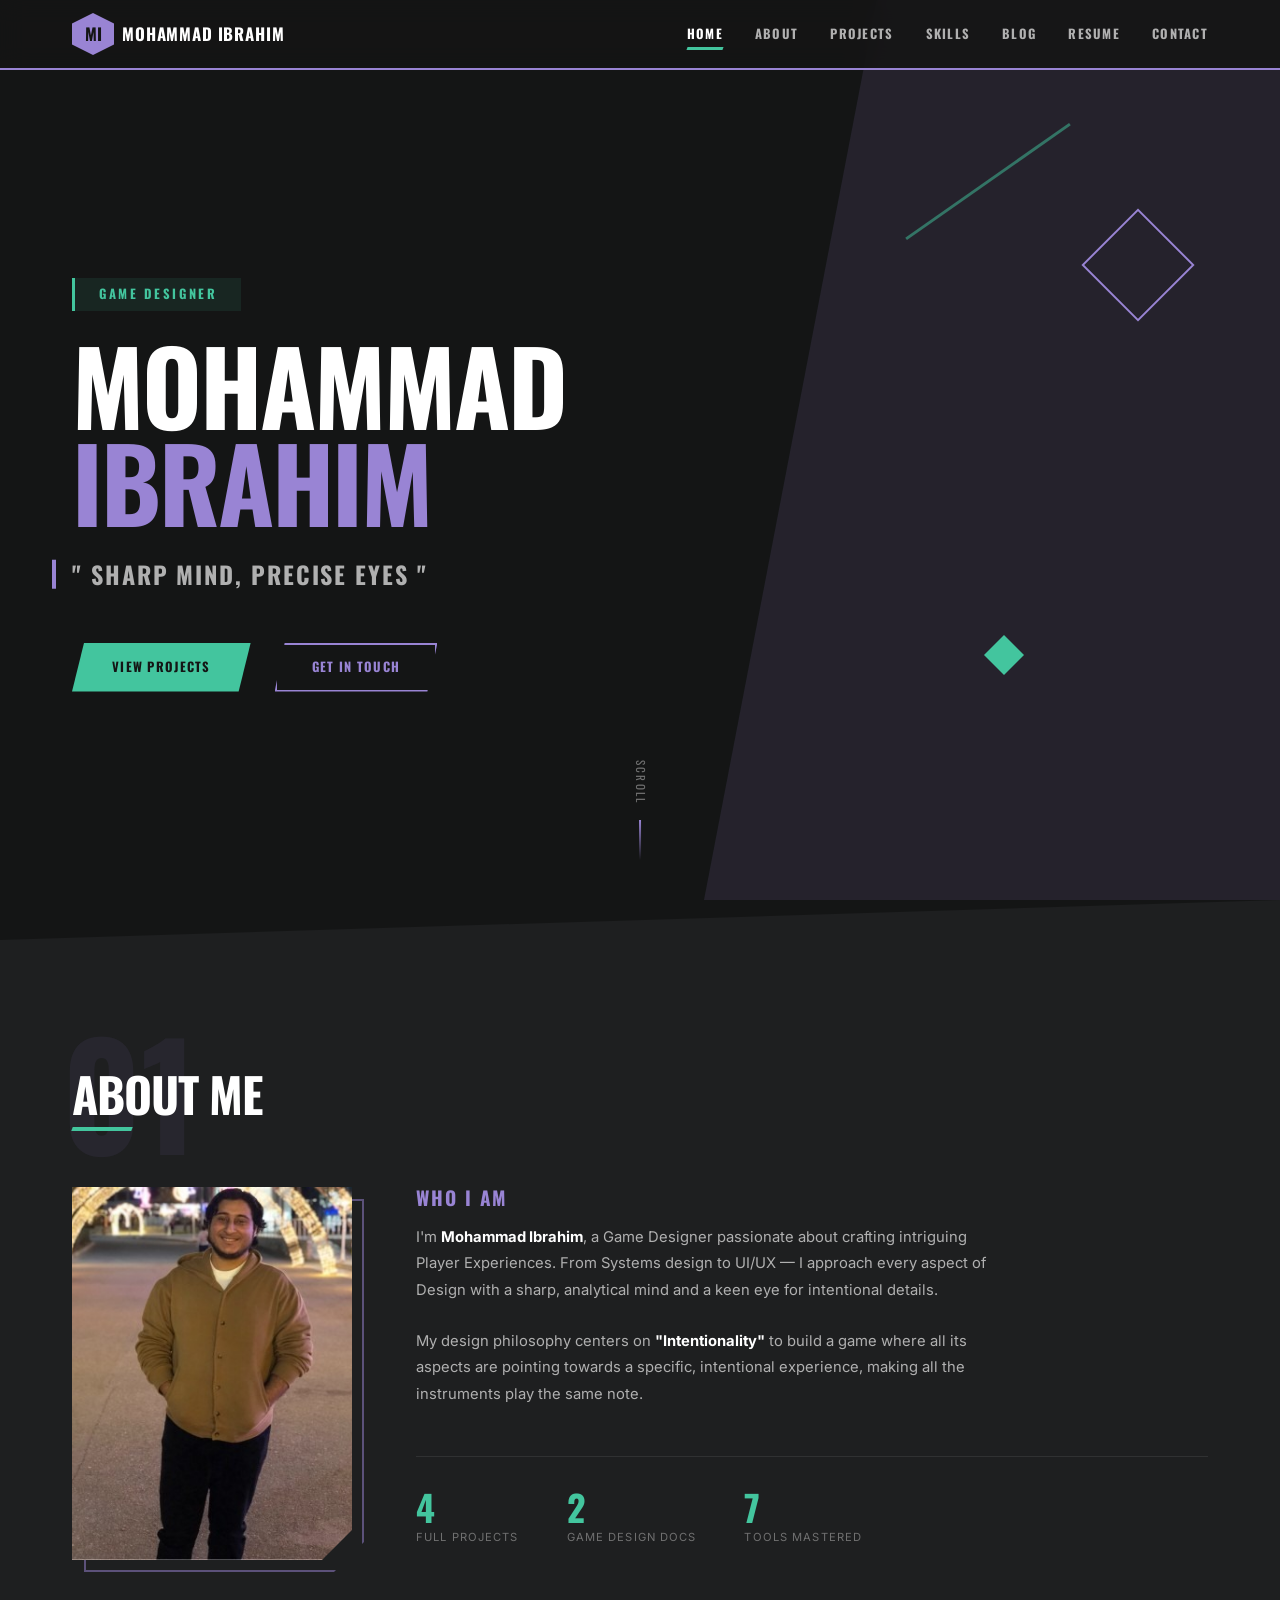
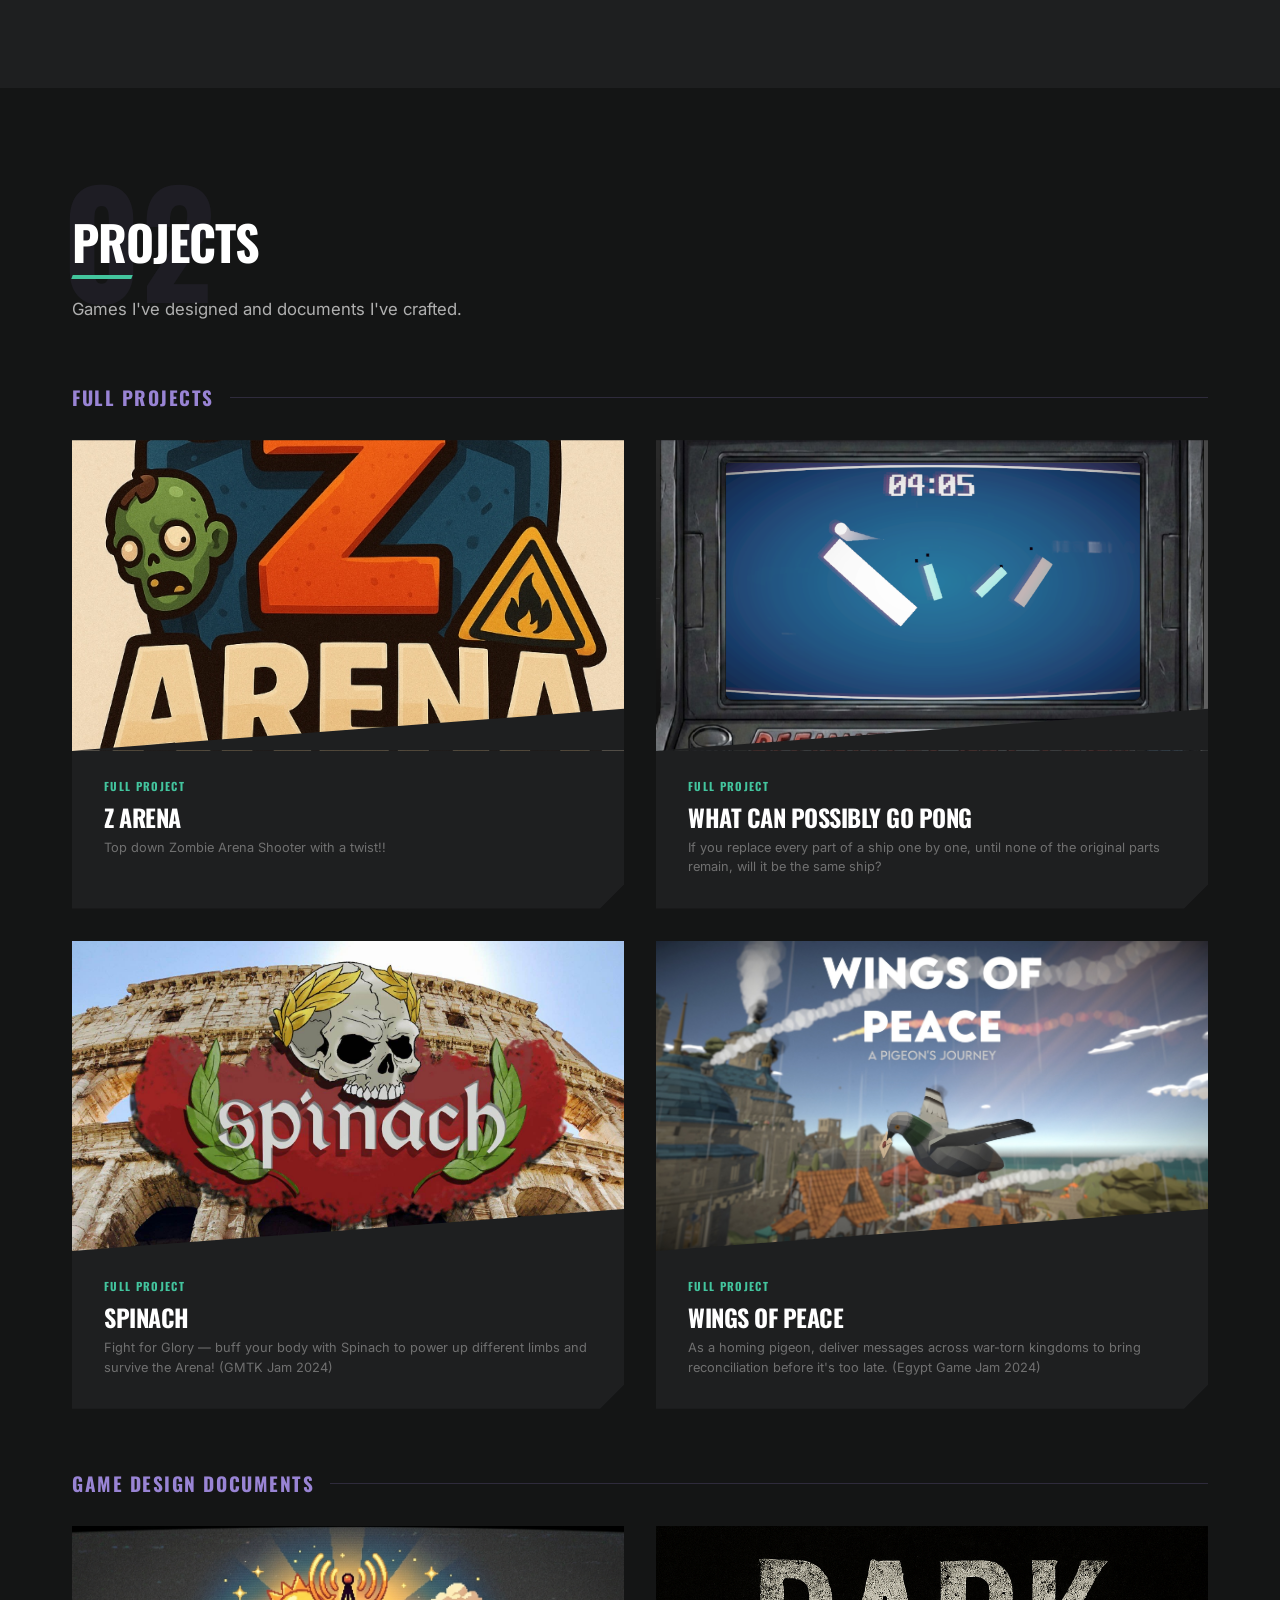
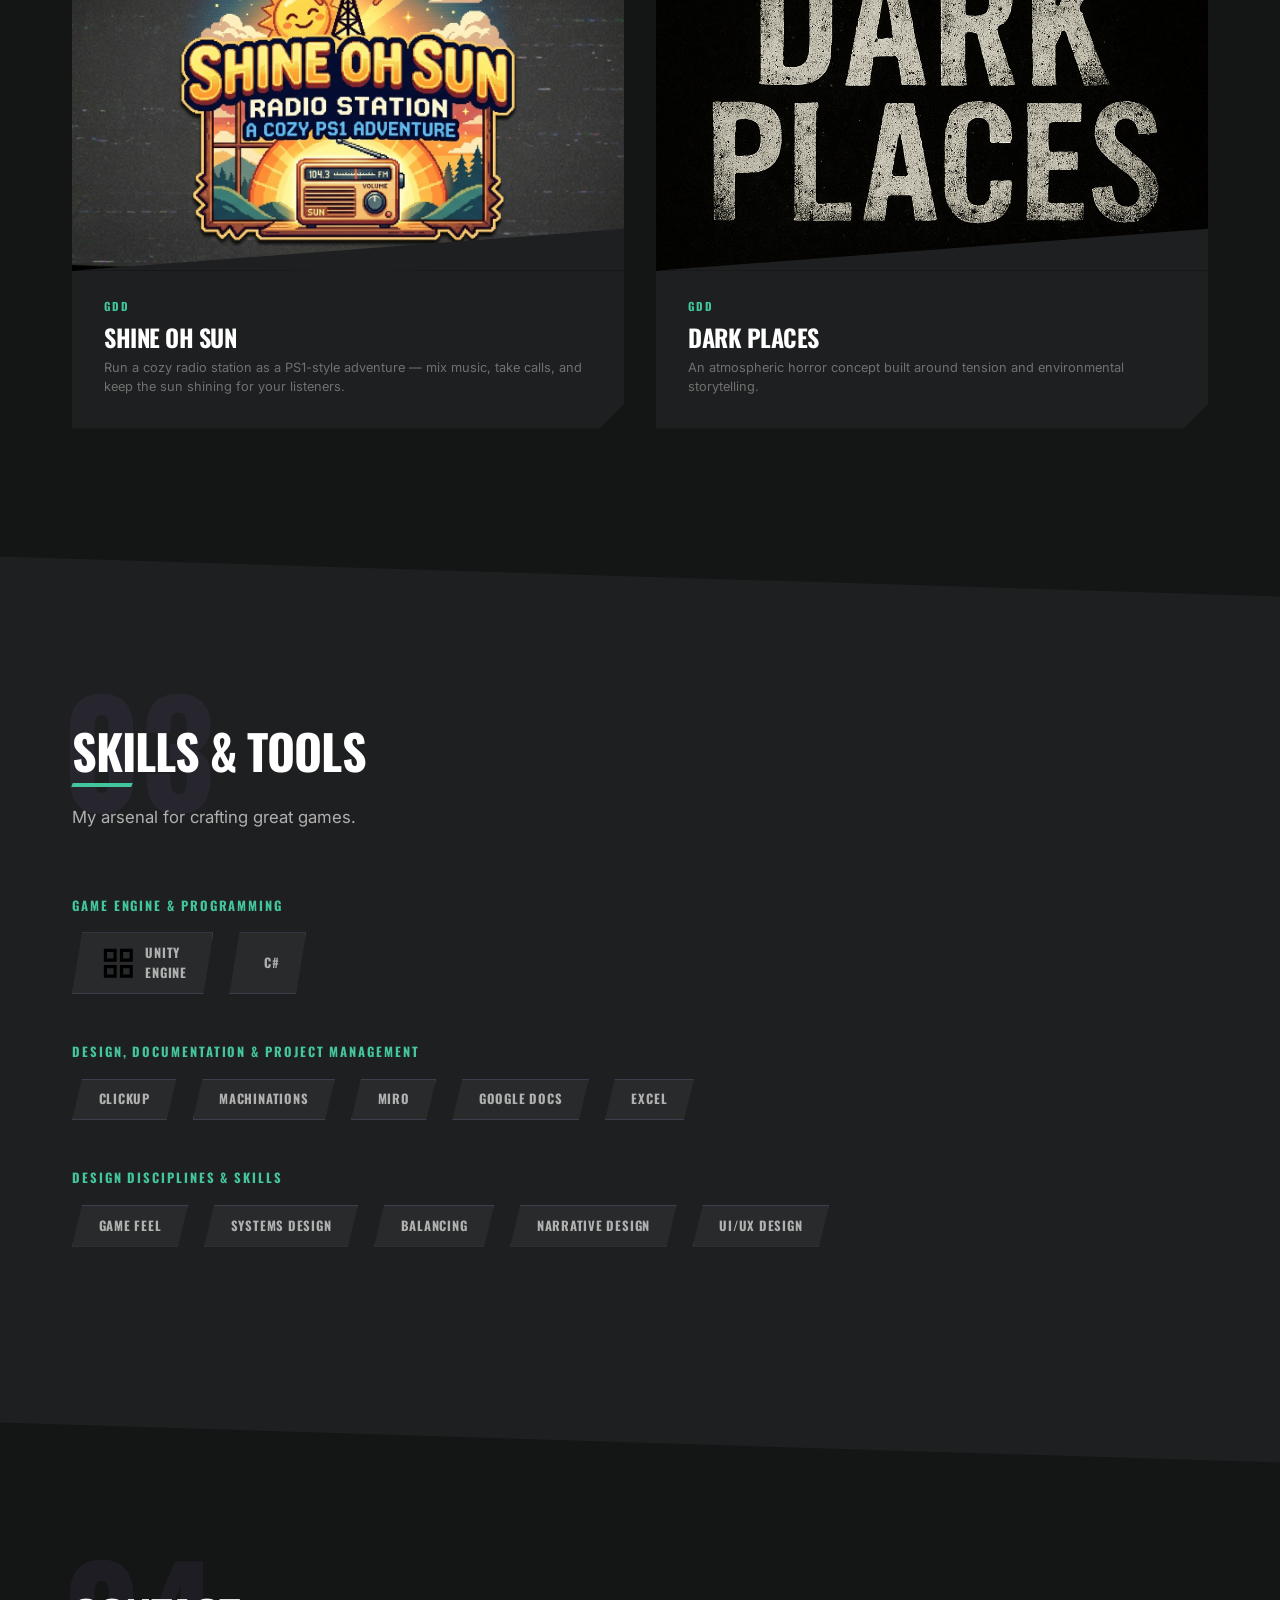
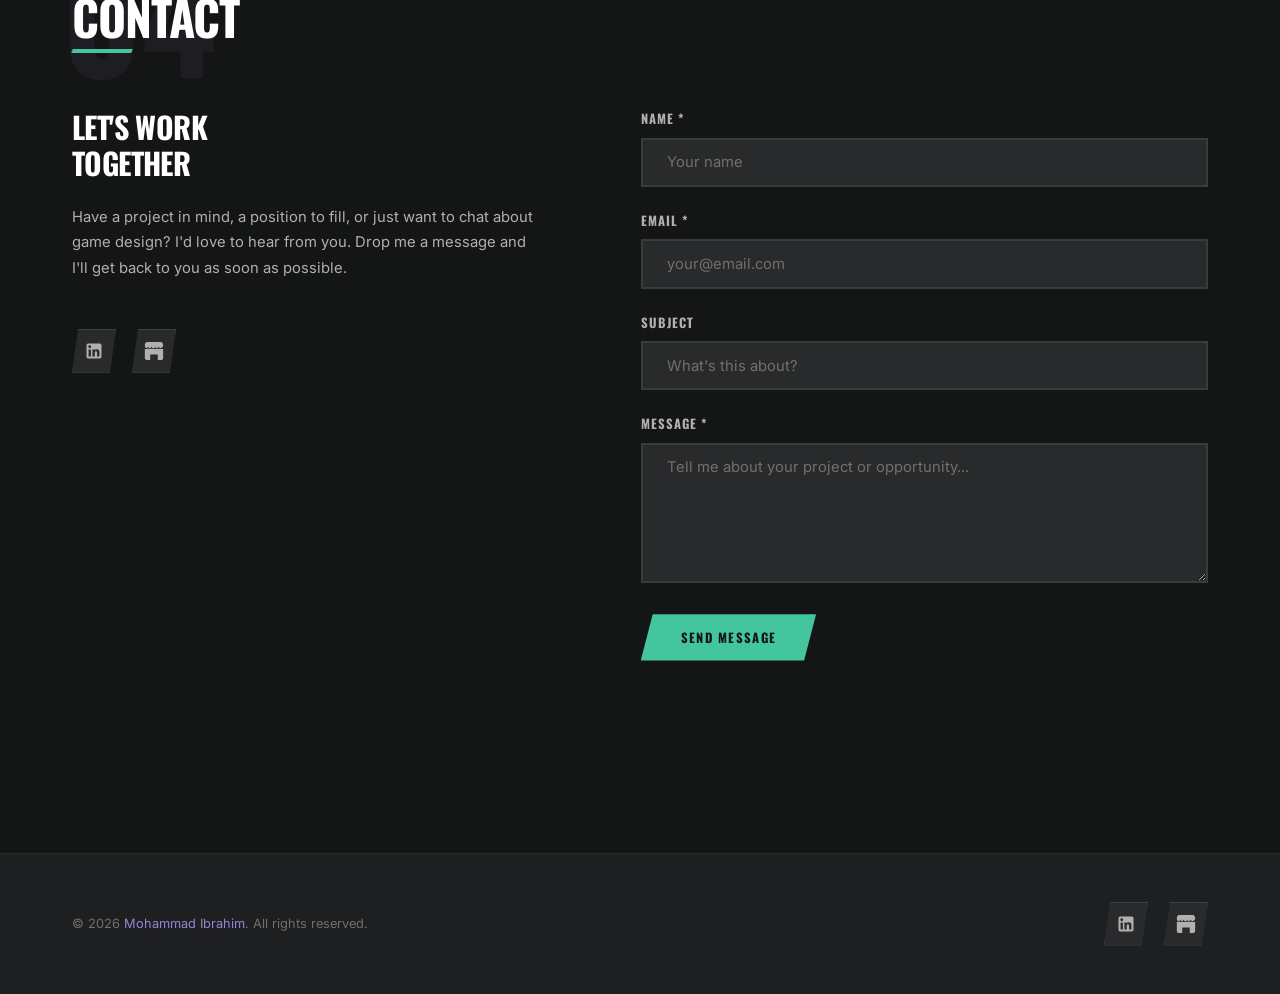
==== index.html @ 071a48aa "Add files via upload" ====
<!DOCTYPE html>
<html lang="en">
<head>
  <meta charset="UTF-8">
  <meta name="viewport" content="width=device-width, initial-scale=1.0">
  <title>Mohammad Ibrahim | Game Designer — Sharp Mind, Precise Eyes</title>
  <meta name="description" content="Portfolio of Mohammad Ibrahim, an all-around Game Designer. Explore projects, game design documents, and insights into game development.">
  <meta name="author" content="Mohammad Ibrahim">

  <!-- Open Graph -->
  <meta property="og:title" content="Mohammad Ibrahim | Game Designer">
  <meta property="og:description" content="Sharp Mind, Precise Eyes — Portfolio of an all-around Game Designer.">
  <meta property="og:type" content="website">

  <!-- Fonts -->
  <link rel="preconnect" href="https://fonts.googleapis.com">
  <link rel="preconnect" href="https://fonts.gstatic.com" crossorigin>
  <link href="https://fonts.googleapis.com/css2?family=Inter:wght@400;500;600&family=Oswald:wght@700;900&display=swap" rel="stylesheet">

  <!-- Styles -->
  <link rel="stylesheet" href="assets/css/variables.css">
  <link rel="stylesheet" href="assets/css/base.css">
  <link rel="stylesheet" href="assets/css/layout.css">
  <link rel="stylesheet" href="assets/css/components.css">
  <link rel="stylesheet" href="assets/css/animations.css">
  <link rel="stylesheet" href="assets/css/pages.css">
</head>
<body>

  <!-- ====== SKIP LINK (Accessibility) ====== -->
  <a href="#main-content" class="sr-only" style="position:absolute;top:-100px;left:0;background:var(--accent-purple);color:#fff;padding:0.5rem 1rem;z-index:9999;font-family:var(--font-display);">Skip to content</a>

  <!-- ====== NAVIGATION ====== -->
  <nav class="nav" id="navbar" role="navigation" aria-label="Main navigation">
    <div class="nav__inner">
      <a href="#hero" class="nav__logo" aria-label="Mohammad Ibrahim — Home">
        <div class="nav__monogram">MI</div>
        <span class="nav__logo-text">Mohammad Ibrahim</span>
      </a>

      <div class="nav__links" role="menubar">
        <a href="#hero" class="nav__link active" role="menuitem">Home</a>
        <a href="#about" class="nav__link" role="menuitem">About</a>
        <a href="#projects" class="nav__link" role="menuitem">Projects</a>
        <a href="#skills" class="nav__link" role="menuitem">Skills</a>
        <a href="blog/index.html" class="nav__link" role="menuitem">Blog</a>
        <a href="resume.html" class="nav__link" role="menuitem">Resume</a>
        <a href="#contact" class="nav__link" role="menuitem">Contact</a>
      </div>

      <button class="nav__hamburger" aria-label="Toggle menu" aria-expanded="false">
        <span class="nav__hamburger-line"></span>
        <span class="nav__hamburger-line"></span>
        <span class="nav__hamburger-line"></span>
      </button>
    </div>

    <!-- Mobile Menu -->
    <div class="nav__mobile-menu" role="menu">
      <a href="#hero" class="nav__link" role="menuitem">Home</a>
      <a href="#about" class="nav__link" role="menuitem">About</a>
      <a href="#projects" class="nav__link" role="menuitem">Projects</a>
      <a href="#skills" class="nav__link" role="menuitem">Skills</a>
      <a href="blog/index.html" class="nav__link" role="menuitem">Blog</a>
      <a href="resume.html" class="nav__link" role="menuitem">Resume</a>
      <a href="#contact" class="nav__link" role="menuitem">Contact</a>
    </div>
    <div class="nav__mobile-overlay"></div>
  </nav>


  <main id="main-content">

    <!-- ====== HERO SECTION ====== -->
    <section class="hero" id="hero">
      <!-- Decorative shapes -->
      <div class="hero__decor hero__decor--1"></div>
      <div class="hero__decor hero__decor--2"></div>

      <div class="hero__content">
        <div class="hero__label">Game Designer</div>

        <h1 class="hero__name">
          <span class="hero__name-line">Mohammad</span>
          <span class="hero__name-line">Ibrahim</span>
        </h1>

        <p class="hero__tagline">" Sharp Mind, Precise Eyes "</p>

        <div class="hero__cta">
          <a href="#projects" class="btn btn-primary">View Projects</a>
          <a href="#contact" class="btn btn-secondary">Get In Touch</a>
        </div>
      </div>

      <div class="hero__scroll">
        <span class="hero__scroll-text">Scroll</span>
        <div class="hero__scroll-line"></div>
      </div>
    </section>


    <!-- ====== ABOUT SECTION ====== -->
    <section class="about section" id="about">
      <div class="container">
        <div class="section-header animate-on-scroll">
          <span class="section-header__number">01</span>
          <h2 class="section-header__title">About Me</h2>
        </div>

        <div class="about__grid">
          <div class="about__image-frame animate-on-scroll from-left delay-2">
            <div class="about__image">
              <img src="assets/images/about/profile.jpg" alt="Mohammad Ibrahim" style="width: 100%; height: 100%; object-fit: cover; object-position: center;">
            </div>
          </div>

          <div class="about__text animate-on-scroll from-right delay-3">
            <h3>Who I Am</h3>
            <p>
              I'm <strong>Mohammad Ibrahim</strong>, a Game Designer passionate about crafting intriguing Player Experiences. From Systems design to UI/UX — I approach every aspect of Design with a sharp, analytical mind and a keen eye for intentional details.
            </p>
            <p>
              My design philosophy centers on <strong>"Intentionality"</strong> to build a game where all its aspects are pointing towards a specific, intentional experience, making all the instruments play the same note.
            </p>

            <div class="about__stats">
              <div class="about__stat">
                <div class="about__stat-number">4</div>
                <div class="about__stat-label">Full Projects</div>
              </div>
              <div class="about__stat">
                <div class="about__stat-number">2</div>
                <div class="about__stat-label">Game Design Docs</div>
              </div>
              <div class="about__stat">
                <div class="about__stat-number">7</div>
                <div class="about__stat-label">Tools Mastered</div>
              </div>
            </div>
          </div>
        </div>
      </div>
    </section>


    <!-- ====== PROJECTS SECTION ====== -->
    <section class="projects section" id="projects">
      <div class="container">
        <div class="section-header animate-on-scroll">
          <span class="section-header__number">02</span>
          <h2 class="section-header__title">Projects</h2>
          <p class="section-header__subtitle">Games I've designed and documents I've crafted.</p>
        </div>

        <!-- Full Projects -->
        <h3 class="projects__subtitle animate-on-scroll delay-1">Full Projects</h3>
        <div class="grid grid-2">
          <a href="projects/z-arena.html" class="project-card animate-on-scroll scale-in delay-2" id="project-z-arena">
            <div class="project-card__image">
              <img src="assets/images/projects/z-arena-cover.jpg" alt="Z Arena" style="width: 100%; height: 100%; object-fit: cover; object-position: center;">
            </div>
            <div class="project-card__content">
              <span class="project-card__tag">Full Project</span>
              <h4 class="project-card__title">Z Arena</h4>
              <p class="project-card__desc">Top down Zombie Arena Shooter with a twist!!</p>
            </div>
          </a>

          <a href="projects/pong.html" class="project-card animate-on-scroll scale-in delay-3" id="project-pong">
            <div class="project-card__image">
              <img src="assets/images/projects/pong-screenshot.png" alt="What Can Possibly Go PONG" style="width: 100%; height: 100%; object-fit: cover;">
            </div>
            <div class="project-card__content">
              <span class="project-card__tag">Full Project</span>
              <h4 class="project-card__title">What Can Possibly Go PONG</h4>
              <p class="project-card__desc">If you replace every part of a ship one by one, until none of the original parts remain, will it be the same ship?</p>
            </div>
          </a>

          <a href="projects/spinach.html" class="project-card animate-on-scroll scale-in delay-4" id="project-spinach">
            <div class="project-card__image">
              <img src="assets/images/projects/spinach-cover.jpg" alt="Spinach" style="width: 100%; height: 100%; object-fit: cover; object-position: center;">
            </div>
            <div class="project-card__content">
              <span class="project-card__tag">Full Project</span>
              <h4 class="project-card__title">Spinach</h4>
              <p class="project-card__desc">Fight for Glory — buff your body with Spinach to power up different limbs and survive the Arena! (GMTK Jam 2024)</p>
            </div>
          </a>

          <a href="projects/wings-of-peace.html" class="project-card animate-on-scroll scale-in delay-5" id="project-wings">
            <div class="project-card__image">
              <img src="assets/images/projects/wings-of-peace-cover.jpg" alt="Wings of Peace" style="width: 100%; height: 100%; object-fit: cover; object-position: center;">
            </div>
            <div class="project-card__content">
              <span class="project-card__tag">Full Project</span>
              <h4 class="project-card__title">Wings of Peace</h4>
              <p class="project-card__desc">As a homing pigeon, deliver messages across war-torn kingdoms to bring reconciliation before it's too late. (Egypt Game Jam 2024)</p>
            </div>
          </a>
        </div>

        <!-- Game Design Documents -->
        <h3 class="projects__subtitle animate-on-scroll delay-1">Game Design Documents</h3>
        <div class="grid grid-2">
          <a href="projects/shine-oh-sun.html" class="project-card project-card--gdd animate-on-scroll scale-in delay-2" id="gdd-shine-oh-sun">
            <div class="project-card__image">
              <img src="assets/images/projects/shine-oh-sun-cover.jpg" alt="Shine Oh Sun" style="width: 100%; height: 100%; object-fit: cover; object-position: center;">
            </div>
            <div class="project-card__content">
              <span class="project-card__tag">GDD</span>
              <h4 class="project-card__title">Shine Oh Sun</h4>
              <p class="project-card__desc">Run a cozy radio station as a PS1-style adventure — mix music, take calls, and keep the sun shining for your listeners.</p>
            </div>
          </a>

          <a href="projects/dark-places.html" class="project-card project-card--gdd animate-on-scroll scale-in delay-3" id="gdd-dark-places">
            <div class="project-card__image">
              <img src="assets/images/projects/dark-places-cover.jpg" alt="Dark Places" style="width: 100%; height: 100%; object-fit: cover; object-position: center;">
            </div>
            <div class="project-card__content">
              <span class="project-card__tag">GDD</span>
              <h4 class="project-card__title">Dark Places</h4>
              <p class="project-card__desc">An atmospheric horror concept built around tension and environmental storytelling.</p>
            </div>
          </a>
        </div>
      </div>
    </section>


    <!-- ====== SKILLS SECTION ====== -->
    <section class="skills section" id="skills">
      <div class="container">
        <div class="section-header animate-on-scroll">
          <span class="section-header__number">03</span>
          <h2 class="section-header__title">Skills & Tools</h2>
          <p class="section-header__subtitle">My arsenal for crafting great games.</p>
        </div>

        <div class="skills__category animate-on-scroll delay-1">
          <div class="skills__category-title">Game Engine & Programming</div>
          <div class="skills__badges">
            <div class="skill-badge">
              <svg class="skill-badge__icon" viewBox="0 0 24 24"><path d="M3 3h8v8H3V3m2 2v4h4V5H5m8-2h8v8h-8V3m2 2v4h4V5h-4M3 13h8v8H3v-8m2 2v4h4v-4H5m8-2h8v8h-8v-8m2 2v4h4v-4h-4"/></svg>
              Unity Engine
            </div>
            <div class="skill-badge">
              <svg class="skill-badge__icon" viewBox="0 0 24 24"><path d="M12 2L2 7v10l10 5 10-5V7L12 2m0 2.18l8 4v7.64l-8 4-8-4V8.18l8-4"/></svg>
              C#
            </div>
          </div>
        </div>

        <div class="skills__category animate-on-scroll delay-2">
          <div class="skills__category-title">Design, Documentation & Project Management</div>
          <div class="skills__badges">
            <div class="skill-badge">ClickUp</div>
            <div class="skill-badge">Machinations</div>
            <div class="skill-badge">Miro</div>
            <div class="skill-badge">Google Docs</div>
            <div class="skill-badge">Excel</div>
          </div>
        </div>

        <div class="skills__category animate-on-scroll delay-3">
          <div class="skills__category-title">Design Disciplines & Skills</div>
          <div class="skills__badges">
            <div class="skill-badge">Game Feel</div>
            <div class="skill-badge">Systems Design</div>
            <div class="skill-badge">Balancing</div>
            <div class="skill-badge">Narrative Design</div>
            <div class="skill-badge">UI/UX Design</div>
          </div>
        </div>
      </div>
    </section>


    <!-- ====== CONTACT SECTION ====== -->
    <section class="contact section" id="contact">
      <div class="container">
        <div class="section-header animate-on-scroll">
          <span class="section-header__number">04</span>
          <h2 class="section-header__title">Contact</h2>
        </div>

        <div class="contact__grid">
          <!-- Left: Info -->
          <div class="contact__info animate-on-scroll from-left delay-2">
            <h3>Let's Work<br>Together</h3>
            <p>
              Have a project in mind, a position to fill, or just want to chat about game design? I'd love to hear from you. Drop me a message and I'll get back to you as soon as possible.
            </p>

            <div class="contact__social">
              <a href="https://www.linkedin.com/in/mohmed-ibrahim-661569291/" target="_blank" rel="noopener noreferrer" class="btn btn-icon" aria-label="LinkedIn Profile">
                <svg viewBox="0 0 24 24"><path d="M19 3a2 2 0 0 1 2 2v14a2 2 0 0 1-2 2H5a2 2 0 0 1-2-2V5a2 2 0 0 1 2-2h14m-.5 15.5v-5.3a3.26 3.26 0 0 0-3.26-3.26c-.85 0-1.84.52-2.32 1.3v-1.11h-2.79v8.37h2.79v-4.93c0-.77.62-1.4 1.39-1.4a1.4 1.4 0 0 1 1.4 1.4v4.93h2.79M6.88 8.56a1.68 1.68 0 0 0 1.68-1.68c0-.93-.75-1.69-1.68-1.69a1.69 1.69 0 0 0-1.69 1.69c0 .93.76 1.68 1.69 1.68m1.39 9.94v-8.37H5.5v8.37h2.77z"/></svg>
              </a>
              <a href="https://itch.io/profile/falcon-eye" target="_blank" rel="noopener noreferrer" class="btn btn-icon" aria-label="Itch.io Profile">
                <svg viewBox="0 0 24 24"><path d="M3.13 1.34C2.13 1.92 1 3.62 1 4.78v1.03c0 1.47.85 2.74 2.01 2.74 1.16 0 2.12-.95 2.12-2.12 0 1.17.85 2.12 2.01 2.12s2.12-.95 2.12-2.12c0 1.17.72 2.12 1.87 2.12h.74c1.15 0 1.87-.95 1.87-2.12 0 1.17.97 2.12 2.12 2.12 1.16 0 2.01-.95 2.01-2.12 0 1.17.97 2.12 2.12 2.12C21.15 8.55 23 7.28 23 5.81V4.78c0-1.16-1.13-2.86-2.13-3.44H3.13zM1 9.17v11.34c0 .98.56 1.74 1.57 2.15h4.93v-6.54h9v6.54h4.93c1.01-.41 1.57-1.17 1.57-2.15V9.17c-.5.33-1.37.57-2 .57-.87 0-1.61-.33-2.24-.82-.63.49-1.25.82-2.12.82s-1.61-.33-2.24-.82c-.63.49-1.37.82-2.24.82h-.32c-.87 0-1.61-.33-2.24-.82-.63.49-1.25.82-2.12.82s-1.61-.33-2.24-.82c-.63.49-1.37.82-2.24.82-.63 0-1.5-.24-2-.57z"/></svg>
              </a>
            </div>
          </div>

          <!-- Right: Form -->
          <div class="animate-on-scroll from-right delay-3">
            <form id="contact-form" action="https://formspree.io/f/YOUR_FORM_ID" method="POST">
              <div class="form-group">
                <label for="contact-name" class="form-label">Name *</label>
                <input type="text" id="contact-name" name="name" class="form-input" placeholder="Your name" required>
              </div>

              <div class="form-group">
                <label for="contact-email" class="form-label">Email *</label>
                <input type="email" id="contact-email" name="email" class="form-input" placeholder="your@email.com" required>
              </div>

              <div class="form-group">
                <label for="contact-subject" class="form-label">Subject</label>
                <input type="text" id="contact-subject" name="subject" class="form-input" placeholder="What's this about?">
              </div>

              <div class="form-group">
                <label for="contact-message" class="form-label">Message *</label>
                <textarea id="contact-message" name="message" class="form-textarea" placeholder="Tell me about your project or opportunity..." required></textarea>
              </div>

              <!-- Honeypot anti-spam -->
              <input type="text" name="_gotcha" style="display:none">

              <button type="submit" class="btn btn-primary" id="contact-submit">Send Message</button>

              <div id="form-status" class="contact__form-status"></div>
            </form>
          </div>
        </div>
      </div>
    </section>

  </main>


  <!-- ====== FOOTER ====== -->
  <footer class="footer" role="contentinfo">
    <div class="container">
      <div class="footer__inner">
        <p class="footer__text">
          &copy; 2026 <span>Mohammad Ibrahim</span>. All rights reserved.
        </p>
        <div class="footer__links">
          <a href="https://www.linkedin.com/in/mohmed-ibrahim-661569291/" target="_blank" rel="noopener noreferrer" class="btn btn-icon" aria-label="LinkedIn">
            <svg viewBox="0 0 24 24"><path d="M19 3a2 2 0 0 1 2 2v14a2 2 0 0 1-2 2H5a2 2 0 0 1-2-2V5a2 2 0 0 1 2-2h14m-.5 15.5v-5.3a3.26 3.26 0 0 0-3.26-3.26c-.85 0-1.84.52-2.32 1.3v-1.11h-2.79v8.37h2.79v-4.93c0-.77.62-1.4 1.39-1.4a1.4 1.4 0 0 1 1.4 1.4v4.93h2.79M6.88 8.56a1.68 1.68 0 0 0 1.68-1.68c0-.93-.75-1.69-1.68-1.69a1.69 1.69 0 0 0-1.69 1.69c0 .93.76 1.68 1.69 1.68m1.39 9.94v-8.37H5.5v8.37h2.77z"/></svg>
          </a>
          <a href="https://itch.io/profile/falcon-eye" target="_blank" rel="noopener noreferrer" class="btn btn-icon" aria-label="Itch.io">
            <svg viewBox="0 0 24 24"><path d="M3.13 1.34C2.13 1.92 1 3.62 1 4.78v1.03c0 1.47.85 2.74 2.01 2.74 1.16 0 2.12-.95 2.12-2.12 0 1.17.85 2.12 2.01 2.12s2.12-.95 2.12-2.12c0 1.17.72 2.12 1.87 2.12h.74c1.15 0 1.87-.95 1.87-2.12 0 1.17.97 2.12 2.12 2.12 1.16 0 2.01-.95 2.01-2.12 0 1.17.97 2.12 2.12 2.12C21.15 8.55 23 7.28 23 5.81V4.78c0-1.16-1.13-2.86-2.13-3.44H3.13zM1 9.17v11.34c0 .98.56 1.74 1.57 2.15h4.93v-6.54h9v6.54h4.93c1.01-.41 1.57-1.17 1.57-2.15V9.17c-.5.33-1.37.57-2 .57-.87 0-1.61-.33-2.24-.82-.63.49-1.25.82-2.12.82s-1.61-.33-2.24-.82-.63.49-1.37.82-2.24.82h-.32c-.87 0-1.61-.33-2.24-.82-.63.49-1.25.82-2.12.82s-1.61-.33-2.24-.82c-.63.49-1.37.82-2.24.82-.63 0-1.5-.24-2-.57z"/></svg>
          </a>
        </div>
      </div>
    </div>
  </footer>

  <!-- Scripts -->
  <script src="assets/js/main.js"></script>
  <script src="assets/js/animations.js"></script>
  <script src="assets/js/contact.js"></script>

</body>
</html>
---- assets/css/variables.css ----
/* ============================================
   DESIGN TOKENS — Persona 5 Inspired
   ============================================ */

:root {
  /* ---- Colors ---- */
  --bg-primary:    #141515;
  --bg-secondary:  #1E1F20;
  --bg-tertiary:   #282A2B;
  --text-primary:  #FFFFFF;
  --text-secondary:#B0B0B0;
  --text-muted:    #707070;

  --accent-purple:       #9984D4;
  --accent-purple-light: #B3A3E0;
  --accent-purple-dark:  #7A68B8;
  --accent-teal:         #43C59E;
  --accent-teal-light:   #6AD4B5;
  --accent-teal-dark:    #359B7A;

  --accent-purple-glow:   rgba(153, 132, 212, 0.35);
  --accent-teal-glow:     rgba(67, 197, 158, 0.35);
  --accent-purple-subtle: rgba(153, 132, 212, 0.08);
  --accent-teal-subtle:   rgba(67, 197, 158, 0.08);

  /* ---- Typography ---- */
  --font-display: 'Oswald', sans-serif;
  --font-body:    'Inter', sans-serif;

  --text-xs:   clamp(0.7rem, 0.8vw, 0.75rem);
  --text-sm:   clamp(0.8rem, 0.9vw, 0.875rem);
  --text-base: clamp(0.925rem, 1vw, 1rem);
  --text-lg:   clamp(1.05rem, 1.2vw, 1.125rem);
  --text-xl:   clamp(1.15rem, 1.5vw, 1.25rem);
  --text-2xl:  clamp(1.4rem, 2vw, 1.5rem);
  --text-3xl:  clamp(1.7rem, 2.5vw, 1.875rem);
  --text-4xl:  clamp(2rem, 3vw, 2.25rem);
  --text-5xl:  clamp(2.5rem, 4vw, 3rem);
  --text-6xl:  clamp(3rem, 5vw, 3.75rem);
  --text-hero: clamp(3.5rem, 8vw, 7rem);

  /* ---- Spacing ---- */
  --space-xs:  0.25rem;
  --space-sm:  0.5rem;
  --space-md:  1rem;
  --space-lg:  1.5rem;
  --space-xl:  2rem;
  --space-2xl: 3rem;
  --space-3xl: 4rem;
  --space-4xl: 6rem;
  --space-5xl: 8rem;

  /* ---- Layout ---- */
  --max-width:  1200px;
  --nav-height: 70px;

  /* ---- Transitions (P5 = fast, snappy, punchy) ---- */
  --transition-fast:        150ms ease;
  --transition-base:        300ms ease;
  --transition-slow:        500ms ease;
  --transition-p5:          400ms cubic-bezier(0.25, 0.46, 0.45, 0.94);
  --transition-p5-snap:     300ms cubic-bezier(0.68, -0.55, 0.265, 1.55);
  --transition-p5-dramatic: 600ms cubic-bezier(0.77, 0, 0.175, 1);

  /* ---- Shadows ---- */
  --shadow-sm:     0 2px 4px rgba(0,0,0,0.3);
  --shadow-md:     0 4px 12px rgba(0,0,0,0.4);
  --shadow-lg:     0 8px 24px rgba(0,0,0,0.5);
  --shadow-purple: 0 4px 24px var(--accent-purple-glow);
  --shadow-teal:   0 4px 24px var(--accent-teal-glow);

  /* ---- Z-Index ---- */
  --z-base:    1;
  --z-overlay: 10;
  --z-nav:     100;
  --z-modal:   1000;
}
---- assets/css/base.css ----
/* ============================================
   BASE STYLES — Reset, Typography, Globals
   ============================================ */

/* --- Reset --- */
*, *::before, *::after {
  margin: 0;
  padding: 0;
  box-sizing: border-box;
}

html {
  scroll-behavior: smooth;
  scroll-padding-top: var(--nav-height);
}

body {
  font-family: var(--font-body);
  font-size: var(--text-base);
  line-height: 1.6;
  color: var(--text-primary);
  background-color: var(--bg-primary);
  overflow-x: hidden;
  -webkit-font-smoothing: antialiased;
  -moz-osx-font-smoothing: grayscale;
}

/* --- Typography --- */
h1, h2, h3, h4, h5, h6 {
  font-family: var(--font-display);
  font-weight: 900;
  text-transform: uppercase;
  line-height: 1.1;
  letter-spacing: -0.02em;
  color: var(--text-primary);
}

h1 { font-size: var(--text-hero); }
h2 { font-size: var(--text-5xl); }
h3 { font-size: var(--text-3xl); }
h4 { font-size: var(--text-2xl); }
h5 { font-size: var(--text-xl); }

p {
  color: var(--text-secondary);
  line-height: 1.7;
  max-width: 65ch;
}

strong { color: var(--text-primary); }

a {
  color: var(--accent-purple);
  text-decoration: none;
  transition: color var(--transition-fast);
}

a:hover {
  color: var(--accent-purple-light);
}

/* --- Selection --- */
::selection {
  background: var(--accent-purple);
  color: var(--text-primary);
}

/* --- Scrollbar --- */
::-webkit-scrollbar { width: 8px; }
::-webkit-scrollbar-track { background: var(--bg-primary); }
::-webkit-scrollbar-thumb {
  background: var(--accent-purple-dark);
  border-radius: 4px;
}
::-webkit-scrollbar-thumb:hover {
  background: var(--accent-purple);
}

/* --- Base Elements --- */
img {
  max-width: 100%;
  height: auto;
  display: block;
}

ul, ol { list-style: none; }

button {
  font-family: var(--font-body);
  cursor: pointer;
  border: none;
  outline: none;
  background: none;
}

input, textarea, select {
  font-family: var(--font-body);
  font-size: var(--text-base);
}
---- assets/css/layout.css ----
/* ============================================
   LAYOUT — Container, Grid, Section, Responsive
   ============================================ */

.container {
  width: 100%;
  max-width: var(--max-width);
  margin: 0 auto;
  padding: 0 var(--space-xl);
}

.section {
  padding: var(--space-5xl) 0;
  position: relative;
}

/* --- Grid --- */
.grid {
  display: grid;
  gap: var(--space-xl);
}

.grid-2 { grid-template-columns: repeat(2, 1fr); }
.grid-3 { grid-template-columns: repeat(3, 1fr); }
.grid-4 { grid-template-columns: repeat(4, 1fr); }

/* --- Flex Utilities --- */
.flex         { display: flex; }
.flex-center  { display: flex; align-items: center; justify-content: center; }
.flex-between { display: flex; align-items: center; justify-content: space-between; }
.flex-col     { flex-direction: column; }
.flex-wrap    { flex-wrap: wrap; }
.gap-sm       { gap: var(--space-sm); }
.gap-md       { gap: var(--space-md); }
.gap-lg       { gap: var(--space-lg); }
.gap-xl       { gap: var(--space-xl); }

/* --- Text Align --- */
.text-center { text-align: center; }

/* --- Responsive --- */
@media (max-width: 1024px) {
  .grid-4 { grid-template-columns: repeat(2, 1fr); }
  .grid-3 { grid-template-columns: repeat(2, 1fr); }
}

@media (max-width: 768px) {
  .grid-2,
  .grid-3,
  .grid-4 { grid-template-columns: 1fr; }

  .container { padding: 0 var(--space-md); }
  .section   { padding: var(--space-3xl) 0; }
}
---- assets/css/components.css ----
/* ============================================
   COMPONENTS — Nav, Buttons, Cards, Tags, Forms
   ============================================ */

/* ======================
   NAVIGATION
   ====================== */
.nav {
  position: fixed;
  top: 0;
  left: 0;
  width: 100%;
  height: var(--nav-height);
  background: rgba(20, 21, 21, 0.85);
  backdrop-filter: blur(12px);
  -webkit-backdrop-filter: blur(12px);
  z-index: var(--z-nav);
  border-bottom: 2px solid var(--accent-purple);
}

.nav__inner {
  display: flex;
  align-items: center;
  justify-content: space-between;
  height: 100%;
  max-width: var(--max-width);
  margin: 0 auto;
  padding: 0 var(--space-xl);
}

.nav__logo {
  display: flex;
  align-items: center;
  gap: var(--space-sm);
  text-decoration: none;
  color: var(--text-primary);
  z-index: var(--z-nav);
}

.nav__monogram {
  width: 42px;
  height: 42px;
  background: var(--accent-purple);
  display: flex;
  align-items: center;
  justify-content: center;
  font-family: var(--font-display);
  font-weight: 900;
  font-size: var(--text-lg);
  color: var(--bg-primary);
  clip-path: polygon(50% 0%, 100% 25%, 100% 75%, 50% 100%, 0% 75%, 0% 25%);
  transition: transform var(--transition-p5-snap);
}

.nav__logo:hover .nav__monogram {
  transform: rotate(30deg) scale(1.1);
}

.nav__logo-text {
  font-family: var(--font-display);
  font-weight: 700;
  font-size: var(--text-lg);
  text-transform: uppercase;
  letter-spacing: 0.05em;
}

.nav__links {
  display: flex;
  align-items: center;
  gap: var(--space-xl);
}

.nav__link {
  font-family: var(--font-display);
  font-weight: 700;
  font-size: var(--text-sm);
  text-transform: uppercase;
  letter-spacing: 0.1em;
  color: var(--text-secondary);
  text-decoration: none;
  position: relative;
  padding: var(--space-xs) 0;
  transition: color var(--transition-fast);
}

.nav__link::after {
  content: '';
  position: absolute;
  bottom: -2px;
  left: 0;
  width: 0;
  height: 3px;
  background: var(--accent-teal);
  transform: skewX(-20deg);
  transition: width var(--transition-p5);
}

.nav__link:hover,
.nav__link.active {
  color: var(--text-primary);
}

.nav__link:hover::after,
.nav__link.active::after {
  width: 100%;
}

/* Hamburger */
.nav__hamburger {
  display: none;
  flex-direction: column;
  gap: 5px;
  cursor: pointer;
  z-index: var(--z-nav);
  padding: var(--space-sm);
}

.nav__hamburger-line {
  width: 28px;
  height: 3px;
  background: var(--text-primary);
  transition: transform var(--transition-p5), opacity var(--transition-fast);
  transform-origin: center;
}

.nav__hamburger.active .nav__hamburger-line:nth-child(1) {
  transform: rotate(45deg) translate(5px, 6px);
}
.nav__hamburger.active .nav__hamburger-line:nth-child(2) {
  opacity: 0;
}
.nav__hamburger.active .nav__hamburger-line:nth-child(3) {
  transform: rotate(-45deg) translate(5px, -6px);
}

/* Mobile Nav */
.nav__mobile-menu {
  display: none;
  position: fixed;
  top: 0;
  right: -100%;
  width: 70%;
  max-width: 320px;
  height: 100vh;
  background: var(--bg-secondary);
  border-left: 3px solid var(--accent-purple);
  padding: calc(var(--nav-height) + var(--space-2xl)) var(--space-2xl) var(--space-2xl);
  flex-direction: column;
  gap: var(--space-lg);
  transition: right var(--transition-p5-dramatic);
  z-index: calc(var(--z-nav) - 1);
}

.nav__mobile-menu.open { right: 0; }

.nav__mobile-menu .nav__link { font-size: var(--text-2xl); display: block; }

.nav__mobile-overlay {
  display: none;
  position: fixed;
  inset: 0;
  background: rgba(0,0,0,0.6);
  z-index: calc(var(--z-nav) - 2);
  opacity: 0;
  transition: opacity var(--transition-base);
}

.nav__mobile-overlay.visible { opacity: 1; }

@media (max-width: 768px) {
  .nav__links { display: none; }
  .nav__hamburger { display: flex; }
  .nav__mobile-menu { display: flex; }
}

/* ======================
   BUTTONS
   ====================== */
.btn {
  display: inline-flex;
  align-items: center;
  justify-content: center;
  gap: var(--space-sm);
  font-family: var(--font-display);
  font-weight: 700;
  font-size: var(--text-sm);
  text-transform: uppercase;
  letter-spacing: 0.1em;
  padding: 0.85rem 2rem;
  cursor: pointer;
  border: none;
  text-decoration: none;
  transition: transform var(--transition-p5-snap), box-shadow var(--transition-p5), background var(--transition-fast);
}

.btn-primary {
  background: var(--accent-teal);
  color: var(--bg-primary);
  clip-path: polygon(12px 0, 100% 0, calc(100% - 12px) 100%, 0 100%);
  padding: 0.85rem 2.5rem;
}

.btn-primary:hover {
  background: var(--accent-teal-light);
  transform: translateY(-3px);
  box-shadow: var(--shadow-teal);
  color: var(--bg-primary);
}

.btn-secondary {
  background: transparent;
  color: var(--accent-purple);
  border: 2px solid var(--accent-purple);
  clip-path: polygon(10px 0, 100% 0, calc(100% - 10px) 100%, 0 100%);
  padding: 0.75rem 2.2rem;
}

.btn-secondary:hover {
  background: var(--accent-purple-subtle);
  color: var(--accent-purple-light);
  transform: translateY(-3px);
  box-shadow: var(--shadow-purple);
}

.btn-icon {
  width: 44px;
  height: 44px;
  padding: 0;
  background: var(--bg-tertiary);
  color: var(--text-secondary);
  border: 1px solid rgba(255,255,255,0.1);
  clip-path: polygon(6px 0, 100% 0, calc(100% - 6px) 100%, 0 100%);
  transition: all var(--transition-p5-snap);
}

.btn-icon:hover {
  background: var(--accent-purple);
  color: var(--bg-primary);
  transform: translateY(-3px) scale(1.05);
  box-shadow: var(--shadow-purple);
}

.btn-icon svg { width: 20px; height: 20px; fill: currentColor; }

/* ======================
   SECTION HEADER
   ====================== */
.section-header {
  position: relative;
  margin-bottom: var(--space-3xl);
}

.section-header__number {
  font-family: var(--font-display);
  font-size: clamp(5rem, 12vw, 9rem);
  font-weight: 900;
  color: var(--accent-purple-subtle);
  position: absolute;
  top: -50px;
  left: -10px;
  line-height: 1;
  user-select: none;
  pointer-events: none;
  z-index: 0;
}

.section-header__title {
  position: relative;
  z-index: 1;
  display: inline-block;
}

.section-header__title::after {
  content: '';
  position: absolute;
  bottom: -10px;
  left: 0;
  width: 60px;
  height: 4px;
  background: var(--accent-teal);
  transform: skewX(-20deg);
}

.section-header__subtitle {
  margin-top: var(--space-lg);
  font-size: var(--text-lg);
  color: var(--text-secondary);
  position: relative;
  z-index: 1;
}

/* ======================
   PROJECT CARDS
   ====================== */
.project-card {
  background: var(--bg-secondary);
  position: relative;
  overflow: hidden;
  clip-path: polygon(0 0, 100% 0, 100% calc(100% - 24px), calc(100% - 24px) 100%, 0 100%);
  transition: transform var(--transition-p5), box-shadow var(--transition-p5);
  cursor: pointer;
  text-decoration: none;
  color: var(--text-primary);
  display: block;
}

.project-card:hover {
  transform: translateY(-8px);
  box-shadow: var(--shadow-purple);
  color: var(--text-primary);
}

.project-card__image {
  width: 100%;
  aspect-ratio: 16 / 9;
  background: linear-gradient(135deg, var(--accent-purple-dark) 0%, var(--bg-tertiary) 100%);
  position: relative;
  overflow: hidden;
}

.project-card__image::after {
  content: '';
  position: absolute;
  bottom: 0;
  right: 0;
  width: 100%;
  height: 60px;
  background: var(--bg-secondary);
  clip-path: polygon(0 100%, 100% 30%, 100% 100%);
}

.project-card__content { padding: var(--space-lg) var(--space-xl) var(--space-xl); }

.project-card__tag {
  display: inline-block;
  font-family: var(--font-display);
  font-weight: 700;
  font-size: var(--text-xs);
  text-transform: uppercase;
  letter-spacing: 0.12em;
  color: var(--accent-teal);
  margin-bottom: var(--space-sm);
}

.project-card__title { font-size: var(--text-2xl); margin-bottom: var(--space-sm); }

.project-card__desc { font-size: var(--text-sm); color: var(--text-muted); line-height: 1.5; }

.project-card--gdd .project-card__image {
  aspect-ratio: 16 / 10;
  background: linear-gradient(135deg, var(--accent-teal-dark) 0%, var(--bg-tertiary) 100%);
}

.project-card--gdd:hover { box-shadow: var(--shadow-teal); }

/* ======================
   SKILL BADGES
   ====================== */
.skill-badge {
  display: inline-flex;
  align-items: center;
  gap: var(--space-sm);
  background: var(--bg-tertiary);
  border: 1px solid rgba(153, 132, 212, 0.2);
  clip-path: polygon(10px 0, 100% 0, calc(100% - 10px) 100%, 0 100%);
  padding: 0.6rem 1.6rem;
  font-family: var(--font-display);
  font-weight: 700;
  font-size: var(--text-sm);
  text-transform: uppercase;
  letter-spacing: 0.06em;
  color: var(--text-secondary);
  transition: all var(--transition-p5-snap);
}

.skill-badge:hover {
  background: var(--accent-purple);
  color: var(--bg-primary);
  transform: translateY(-3px);
  box-shadow: var(--shadow-purple);
}

/* ======================
   FORM ELEMENTS
   ====================== */
.form-group { margin-bottom: var(--space-lg); }

.form-label {
  display: block;
  font-family: var(--font-display);
  font-weight: 700;
  font-size: var(--text-sm);
  text-transform: uppercase;
  letter-spacing: 0.08em;
  color: var(--text-secondary);
  margin-bottom: var(--space-sm);
}

.form-input,
.form-textarea {
  width: 100%;
  padding: 0.85rem var(--space-lg);
  background: var(--bg-tertiary);
  border: 2px solid rgba(255, 255, 255, 0.08);
  color: var(--text-primary);
  font-size: var(--text-base);
  transition: border-color var(--transition-fast), box-shadow var(--transition-fast);
}

.form-input:focus,
.form-textarea:focus {
  outline: none;
  border-color: var(--accent-purple);
  box-shadow: 0 0 0 3px var(--accent-purple-glow);
}

.form-textarea { min-height: 140px; resize: vertical; }

.form-input::placeholder,
.form-textarea::placeholder { color: var(--text-muted); }
---- assets/css/animations.css ----
/* ============================================
   ANIMATIONS — Persona 5 Style
   ============================================ */

/* --- Keyframes --- */
@keyframes slideInLeft {
  from { opacity: 0; transform: translateX(-80px) skewX(5deg); }
  to   { opacity: 1; transform: translateX(0) skewX(0); }
}

@keyframes slideInRight {
  from { opacity: 0; transform: translateX(80px) skewX(-5deg); }
  to   { opacity: 1; transform: translateX(0) skewX(0); }
}

@keyframes slideInUp {
  from { opacity: 0; transform: translateY(50px); }
  to   { opacity: 1; transform: translateY(0); }
}

@keyframes fadeIn {
  from { opacity: 0; }
  to   { opacity: 1; }
}

@keyframes skewIn {
  0%   { opacity: 0; transform: skewX(-20deg) translateX(-50px); }
  60%  { transform: skewX(4deg) translateX(5px); }
  100% { opacity: 1; transform: skewX(0) translateX(0); }
}

@keyframes bounceDown {
  0%, 100% { transform: translateY(0) rotate(45deg); }
  50%      { transform: translateY(12px) rotate(45deg); }
}

@keyframes glitchFlicker {
  0%, 100% { opacity: 1; transform: translate(0); }
  10%      { opacity: 0.8; transform: translate(-2px, 1px); }
  20%      { opacity: 1; transform: translate(1px, -1px); }
  30%      { opacity: 0.85; transform: translate(-1px, 0); }
  40%      { opacity: 1; transform: translate(0); }
}

@keyframes pulseGlow {
  0%, 100% { box-shadow: 0 0 8px var(--accent-purple-glow); }
  50%      { box-shadow: 0 0 25px var(--accent-purple-glow), 0 0 50px var(--accent-purple-glow); }
}

@keyframes diagonalSlide {
  from { transform: translateX(-100%) skewX(-15deg); }
  to   { transform: translateX(0) skewX(-15deg); }
}

@keyframes expandWidth {
  from { width: 0; }
  to   { width: 60px; }
}

/* --- Scroll-Triggered Animation Classes --- */
.animate-on-scroll {
  opacity: 0;
  transform: translateY(30px);
  transition: opacity var(--transition-p5-dramatic),
              transform var(--transition-p5-dramatic);
}

.animate-on-scroll.animate-visible {
  opacity: 1;
  transform: translateY(0);
}

.animate-on-scroll.from-left {
  transform: translateX(-60px) skewX(3deg);
}
.animate-on-scroll.from-left.animate-visible {
  transform: translateX(0) skewX(0);
}

.animate-on-scroll.from-right {
  transform: translateX(60px) skewX(-3deg);
}
.animate-on-scroll.from-right.animate-visible {
  transform: translateX(0) skewX(0);
}

.animate-on-scroll.scale-in {
  transform: scale(0.92);
}
.animate-on-scroll.scale-in.animate-visible {
  transform: scale(1);
}

/* --- Stagger Delays --- */
.delay-1 { transition-delay: 100ms; }
.delay-2 { transition-delay: 200ms; }
.delay-3 { transition-delay: 300ms; }
.delay-4 { transition-delay: 400ms; }
.delay-5 { transition-delay: 500ms; }
.delay-6 { transition-delay: 600ms; }
.delay-7 { transition-delay: 700ms; }
.delay-8 { transition-delay: 800ms; }

/* --- Accessibility: Reduced Motion --- */
@media (prefers-reduced-motion: reduce) {
  .animate-on-scroll {
    opacity: 1;
    transform: none;
    transition: none;
  }
  *,
  *::before,
  *::after {
    animation-duration: 0.01ms !important;
    animation-iteration-count: 1 !important;
    transition-duration: 0.01ms !important;
  }
}
---- assets/css/pages.css ----
/* ============================================
   PAGE STYLES — Hero, About, Projects, Skills, Contact
   ============================================ */

/* ======================
   HERO SECTION
   ====================== */
.hero {
  min-height: 100vh;
  display: flex;
  align-items: center;
  position: relative;
  overflow: hidden;
  padding-top: var(--nav-height);
}

/* Diagonal purple accent panel */
.hero::before {
  content: '';
  position: absolute;
  top: 0;
  right: 0;
  width: 45%;
  height: 100%;
  background: var(--accent-purple);
  clip-path: polygon(30% 0, 100% 0, 100% 100%, 0% 100%);
  z-index: 0;
  opacity: 0.12;
}

/* Decorative angular line */
.hero::after {
  content: '';
  position: absolute;
  top: 20%;
  right: 15%;
  width: 200px;
  height: 3px;
  background: var(--accent-teal);
  transform: rotate(-35deg);
  z-index: 1;
  opacity: 0.5;
}

.hero__content {
  position: relative;
  z-index: 2;
  max-width: var(--max-width);
  margin: 0 auto;
  padding: 0 var(--space-xl);
  width: 100%;
}

.hero__label {
  display: inline-block;
  font-family: var(--font-display);
  font-weight: 700;
  font-size: var(--text-sm);
  text-transform: uppercase;
  letter-spacing: 0.2em;
  color: var(--accent-teal);
  margin-bottom: var(--space-lg);
  padding: 0.4rem 1.5rem;
  background: rgba(67, 197, 158, 0.1);
  border-left: 3px solid var(--accent-teal);
  animation: slideInLeft 0.6s var(--transition-p5) both;
  animation-delay: 0.2s;
}

.hero__name {
  font-size: var(--text-hero);
  line-height: 0.95;
  margin-bottom: var(--space-lg);
  color: var(--text-primary);
}

.hero__name-line {
  display: block;
  animation: slideInLeft 0.7s cubic-bezier(0.25, 0.46, 0.45, 0.94) both;
}

.hero__name-line:nth-child(1) { animation-delay: 0.4s; }
.hero__name-line:nth-child(2) {
  animation-delay: 0.55s;
  color: var(--accent-purple);
}

.hero__tagline {
  font-family: var(--font-display);
  font-size: var(--text-2xl);
  font-weight: 700;
  color: var(--text-secondary);
  text-transform: uppercase;
  letter-spacing: 0.08em;
  margin-bottom: var(--space-2xl);
  position: relative;
  display: inline-block;
  animation: slideInLeft 0.6s cubic-bezier(0.25, 0.46, 0.45, 0.94) both;
  animation-delay: 0.75s;
}

/* Tagline accent bar */
.hero__tagline::before {
  content: '';
  position: absolute;
  left: -20px;
  top: 50%;
  transform: translateY(-50%);
  width: 4px;
  height: 70%;
  background: var(--accent-purple);
}

.hero__cta {
  display: flex;
  gap: var(--space-lg);
  flex-wrap: wrap;
  animation: slideInUp 0.6s cubic-bezier(0.25, 0.46, 0.45, 0.94) both;
  animation-delay: 0.95s;
}

/* Scroll indicator */
.hero__scroll {
  position: absolute;
  bottom: 40px;
  left: 50%;
  transform: translateX(-50%);
  display: flex;
  flex-direction: column;
  align-items: center;
  gap: var(--space-sm);
  animation: fadeIn 0.6s ease both;
  animation-delay: 1.4s;
}

.hero__scroll-text {
  font-family: var(--font-display);
  font-size: var(--text-xs);
  text-transform: uppercase;
  letter-spacing: 0.2em;
  color: var(--text-muted);
  writing-mode: vertical-rl;
  margin-bottom: var(--space-sm);
}

.hero__scroll-line {
  width: 2px;
  height: 40px;
  background: linear-gradient(to bottom, var(--accent-purple), transparent);
  animation: bounceDown 2s ease-in-out infinite;
}

/* Decorative scattered shapes */
.hero__decor {
  position: absolute;
  z-index: 1;
  pointer-events: none;
}

.hero__decor--1 {
  top: 25%;
  right: 8%;
  width: 80px;
  height: 80px;
  border: 2px solid var(--accent-purple);
  opacity: 0.15;
  transform: rotate(45deg);
  animation: fadeIn 1s ease both;
  animation-delay: 1.2s;
}

.hero__decor--2 {
  bottom: 25%;
  right: 20%;
  width: 40px;
  height: 40px;
  background: var(--accent-teal);
  opacity: 0.08;
  clip-path: polygon(50% 0%, 100% 50%, 50% 100%, 0% 50%);
  animation: fadeIn 1s ease both;
  animation-delay: 1.4s;
}

@media (max-width: 768px) {
  .hero { min-height: 100svh; padding-top: calc(var(--nav-height) + var(--space-xl)); }
  .hero::before { width: 60%; opacity: 0.08; }
  .hero::after { display: none; }
  .hero__tagline::before { display: none; }
  .hero__scroll { display: none; }
}


/* ======================
   ABOUT SECTION
   ====================== */
.about {
  position: relative;
  background: var(--bg-secondary);
  clip-path: polygon(0 40px, 100% 0, 100% 100%, 0 100%);
  padding-top: calc(var(--space-5xl) + 40px);
}

.about__grid {
  display: grid;
  grid-template-columns: 280px 1fr;
  gap: var(--space-3xl);
  align-items: start;
}

.about__image-frame {
  position: relative;
}

/* Angular image container */
.about__image {
  width: 100%;
  aspect-ratio: 3 / 4;
  background: linear-gradient(135deg, var(--accent-purple-dark), var(--bg-tertiary));
  clip-path: polygon(0 0, 100% 0, 100% calc(100% - 30px), calc(100% - 30px) 100%, 0 100%);
  position: relative;
  overflow: hidden;
}

/* Decorative border offset */
.about__image-frame::after {
  content: '';
  position: absolute;
  top: 12px;
  left: 12px;
  width: 100%;
  height: 100%;
  border: 2px solid var(--accent-purple);
  clip-path: polygon(0 0, 100% 0, 100% calc(100% - 30px), calc(100% - 30px) 100%, 0 100%);
  z-index: -1;
  opacity: 0.5;
}

.about__text h3 {
  color: var(--accent-purple);
  margin-bottom: var(--space-md);
  font-size: var(--text-xl);
  letter-spacing: 0.1em;
}

.about__text p {
  margin-bottom: var(--space-lg);
  font-size: var(--text-base);
  line-height: 1.8;
}

.about__stats {
  display: flex;
  gap: var(--space-2xl);
  margin-top: var(--space-2xl);
  padding-top: var(--space-xl);
  border-top: 1px solid rgba(255,255,255,0.08);
}

.about__stat-number {
  font-family: var(--font-display);
  font-size: var(--text-4xl);
  font-weight: 900;
  color: var(--accent-teal);
  line-height: 1;
}

.about__stat-label {
  font-size: var(--text-xs);
  text-transform: uppercase;
  letter-spacing: 0.1em;
  color: var(--text-muted);
  margin-top: var(--space-xs);
}

@media (max-width: 768px) {
  .about { clip-path: polygon(0 20px, 100% 0, 100% 100%, 0 100%); }
  .about__grid { grid-template-columns: 1fr; }
  .about__image-frame { max-width: 240px; margin: 0 auto; }
  .about__stats { gap: var(--space-xl); }
}


/* ======================
   PROJECTS SECTION
   ====================== */
.projects { position: relative; }

.projects__subtitle {
  font-family: var(--font-display);
  font-weight: 700;
  font-size: var(--text-xl);
  text-transform: uppercase;
  color: var(--accent-purple);
  letter-spacing: 0.08em;
  margin-bottom: var(--space-xl);
  margin-top: var(--space-3xl);
  display: flex;
  align-items: center;
  gap: var(--space-md);
}

.projects__subtitle::after {
  content: '';
  flex: 1;
  height: 1px;
  background: rgba(153, 132, 212, 0.2);
}

.projects__subtitle:first-of-type { margin-top: 0; }


/* ======================
   SKILLS SECTION
   ====================== */
.skills {
  position: relative;
  background: var(--bg-secondary);
  clip-path: polygon(0 0, 100% 40px, 100% 100%, 0 calc(100% - 40px));
  padding-top: calc(var(--space-5xl) + 40px);
  padding-bottom: calc(var(--space-5xl) + 40px);
}

.skills__category {
  margin-bottom: var(--space-2xl);
}

.skills__category-title {
  font-family: var(--font-display);
  font-weight: 700;
  font-size: var(--text-sm);
  text-transform: uppercase;
  letter-spacing: 0.15em;
  color: var(--accent-teal);
  margin-bottom: var(--space-md);
}

.skills__badges {
  display: flex;
  flex-wrap: wrap;
  gap: var(--space-md);
}


/* ======================
   CONTACT SECTION
   ====================== */
.contact { position: relative; }

.contact__grid {
  display: grid;
  grid-template-columns: 1fr 1.2fr;
  gap: var(--space-4xl);
  align-items: start;
}

.contact__info h3 {
  font-size: var(--text-3xl);
  margin-bottom: var(--space-lg);
  line-height: 1.2;
}

.contact__info p {
  margin-bottom: var(--space-2xl);
}

.contact__social {
  display: flex;
  gap: var(--space-md);
}

.contact__form-status {
  padding: var(--space-md) var(--space-lg);
  margin-top: var(--space-md);
  font-family: var(--font-display);
  font-weight: 700;
  text-transform: uppercase;
  font-size: var(--text-sm);
  letter-spacing: 0.05em;
  display: none;
}

.contact__form-status--success {
  display: block;
  background: rgba(67, 197, 158, 0.1);
  color: var(--accent-teal);
  border-left: 3px solid var(--accent-teal);
}

.contact__form-status--error {
  display: block;
  background: rgba(220, 80, 80, 0.1);
  color: #e05555;
  border-left: 3px solid #e05555;
}

@media (max-width: 768px) {
  .contact__grid { grid-template-columns: 1fr; }
}


/* ======================
   FOOTER
   ====================== */
.footer {
  background: var(--bg-secondary);
  padding: var(--space-2xl) 0;
  border-top: 1px solid rgba(255,255,255,0.05);
  margin-top: var(--space-3xl);
}

.footer__inner {
  display: flex;
  align-items: center;
  justify-content: space-between;
  flex-wrap: wrap;
  gap: var(--space-md);
}

.footer__text {
  font-size: var(--text-sm);
  color: var(--text-muted);
}

.footer__text span {
  color: var(--accent-purple);
}

.footer__links {
  display: flex;
  gap: var(--space-md);
}


/* ============================================
   PROJECT DETAIL PAGE
   ============================================ */

/* --- Detail Hero Banner --- */
.detail-hero {
  position: relative;
  min-height: 50vh;
  display: flex;
  align-items: flex-end;
  overflow: hidden;
  padding-top: var(--nav-height);
}

.detail-hero__bg {
  position: absolute;
  inset: 0;
  z-index: 0;
}

.detail-hero__bg--project {
  background: linear-gradient(135deg, var(--accent-purple-dark) 0%, var(--bg-primary) 60%, var(--bg-secondary) 100%);
}

.detail-hero__bg--gdd {
  background: linear-gradient(135deg, var(--accent-teal-dark) 0%, var(--bg-primary) 60%, var(--bg-secondary) 100%);
}

/* Angular overlay at bottom */
.detail-hero__bg::after {
  content: '';
  position: absolute;
  bottom: 0;
  left: 0;
  width: 100%;
  height: 120px;
  background: var(--bg-primary);
  clip-path: polygon(0 60%, 100% 0, 100% 100%, 0 100%);
}

/* Decorative diagonal line */
.detail-hero::before {
  content: '';
  position: absolute;
  top: 30%;
  right: 10%;
  width: 250px;
  height: 3px;
  background: var(--accent-purple);
  transform: rotate(-30deg);
  opacity: 0.2;
  z-index: 1;
}

.detail-hero__content {
  position: relative;
  z-index: 2;
  max-width: var(--max-width);
  margin: 0 auto;
  padding: var(--space-3xl) var(--space-xl);
  width: 100%;
}

.detail-hero__back {
  display: inline-flex;
  align-items: center;
  gap: var(--space-sm);
  font-family: var(--font-display);
  font-weight: 700;
  font-size: var(--text-sm);
  text-transform: uppercase;
  letter-spacing: 0.1em;
  color: var(--text-secondary);
  text-decoration: none;
  margin-bottom: var(--space-2xl);
  transition: color var(--transition-fast), transform var(--transition-fast);
}

.detail-hero__back:hover {
  color: var(--accent-purple);
  transform: translateX(-4px);
}

.detail-hero__back svg {
  width: 18px;
  height: 18px;
  fill: currentColor;
}

.detail-hero__tag {
  display: inline-block;
  font-family: var(--font-display);
  font-weight: 700;
  font-size: var(--text-xs);
  text-transform: uppercase;
  letter-spacing: 0.15em;
  padding: 0.35rem 1.2rem;
  margin-bottom: var(--space-md);
}

.detail-hero__tag--project {
  background: rgba(153, 132, 212, 0.15);
  color: var(--accent-purple);
  border-left: 3px solid var(--accent-purple);
}

.detail-hero__tag--gdd {
  background: rgba(67, 197, 158, 0.15);
  color: var(--accent-teal);
  border-left: 3px solid var(--accent-teal);
}

.detail-hero__title {
  font-size: var(--text-6xl);
  margin-bottom: var(--space-md);
  animation: slideInLeft 0.6s cubic-bezier(0.25, 0.46, 0.45, 0.94) both;
  animation-delay: 0.2s;
}

.detail-hero__subtitle {
  font-size: var(--text-lg);
  color: var(--text-secondary);
  max-width: 600px;
  animation: slideInLeft 0.5s cubic-bezier(0.25, 0.46, 0.45, 0.94) both;
  animation-delay: 0.4s;
}

/* --- Metadata Bar --- */
.detail-meta {
  display: flex;
  flex-wrap: wrap;
  gap: var(--space-md);
  padding: var(--space-xl) 0;
  margin-bottom: var(--space-2xl);
  border-bottom: 1px solid rgba(255,255,255,0.08);
}

.detail-meta__item {
  display: flex;
  align-items: center;
  gap: var(--space-sm);
  background: var(--bg-secondary);
  padding: 0.5rem 1.2rem;
  clip-path: polygon(8px 0, 100% 0, calc(100% - 8px) 100%, 0 100%);
}

.detail-meta__label {
  font-family: var(--font-display);
  font-size: var(--text-xs);
  text-transform: uppercase;
  letter-spacing: 0.1em;
  color: var(--text-muted);
}

.detail-meta__value {
  font-family: var(--font-display);
  font-weight: 700;
  font-size: var(--text-sm);
  text-transform: uppercase;
  color: var(--accent-purple);
}

/* --- Detail Content Sections --- */
.detail-section {
  margin-bottom: var(--space-3xl);
}

.detail-section__title {
  font-size: var(--text-2xl);
  margin-bottom: var(--space-lg);
  display: flex;
  align-items: center;
  gap: var(--space-md);
}

.detail-section__title::before {
  content: '';
  width: 4px;
  height: 24px;
  background: var(--accent-teal);
  transform: skewX(-10deg);
  flex-shrink: 0;
}

.detail-section p {
  margin-bottom: var(--space-md);
  line-height: 1.8;
}

.detail-section ul {
  list-style: none;
  padding: 0;
}

.detail-section li {
  position: relative;
  padding-left: var(--space-xl);
  margin-bottom: var(--space-md);
  color: var(--text-secondary);
  line-height: 1.7;
}

.detail-section li::before {
  content: '▸';
  position: absolute;
  left: 0;
  color: var(--accent-teal);
  font-size: var(--text-lg);
}

/* --- Media Gallery --- */
.detail-gallery {
  display: grid;
  grid-template-columns: repeat(auto-fill, minmax(280px, 1fr));
  gap: var(--space-md);
  margin-top: var(--space-lg);
}

.detail-gallery__item {
  aspect-ratio: 16 / 9;
  background: var(--bg-secondary);
  border: 1px solid rgba(255,255,255,0.05);
  overflow: hidden;
  position: relative;
  cursor: pointer;
  transition: transform var(--transition-p5), box-shadow var(--transition-p5);
  display: flex;
  align-items: center;
  justify-content: center;
}

.detail-gallery__item:hover {
  transform: scale(1.03);
  box-shadow: var(--shadow-purple);
}

.detail-gallery__placeholder {
  font-family: var(--font-display);
  font-size: var(--text-sm);
  text-transform: uppercase;
  letter-spacing: 0.1em;
  color: var(--text-muted);
}

/* --- Video Embed Area --- */
.detail-video {
  width: 100%;
  aspect-ratio: 16 / 9;
  background: var(--bg-secondary);
  border: 1px solid rgba(255,255,255,0.05);
  display: flex;
  align-items: center;
  justify-content: center;
  margin-top: var(--space-lg);
}

.detail-video__placeholder {
  text-align: center;
  color: var(--text-muted);
}

.detail-video__placeholder svg {
  width: 48px;
  height: 48px;
  fill: var(--accent-purple);
  margin-bottom: var(--space-sm);
  opacity: 0.5;
}

/* --- Detail Links / CTA --- */
.detail-links {
  display: flex;
  flex-wrap: wrap;
  gap: var(--space-md);
  margin-top: var(--space-xl);
}

/* --- Prev/Next Navigation --- */
.detail-nav {
  display: flex;
  justify-content: space-between;
  align-items: stretch;
  gap: var(--space-xl);
  margin-top: var(--space-4xl);
  padding-top: var(--space-2xl);
  border-top: 1px solid rgba(255,255,255,0.08);
}

.detail-nav__link {
  display: flex;
  flex-direction: column;
  gap: var(--space-xs);
  text-decoration: none;
  padding: var(--space-lg);
  background: var(--bg-secondary);
  flex: 1;
  transition: transform var(--transition-p5), box-shadow var(--transition-p5);
  clip-path: polygon(0 0, 100% 0, 100% calc(100% - 12px), calc(100% - 12px) 100%, 0 100%);
}

.detail-nav__link:hover {
  transform: translateY(-4px);
  box-shadow: var(--shadow-purple);
}

.detail-nav__link--next {
  text-align: right;
  clip-path: polygon(0 0, 100% 0, 100% 100%, 12px 100%, 0 calc(100% - 12px));
}

.detail-nav__direction {
  font-family: var(--font-display);
  font-size: var(--text-xs);
  text-transform: uppercase;
  letter-spacing: 0.15em;
  color: var(--text-muted);
}

.detail-nav__title {
  font-family: var(--font-display);
  font-weight: 700;
  font-size: var(--text-lg);
  text-transform: uppercase;
  color: var(--accent-purple);
}

@media (max-width: 768px) {
  .detail-hero { min-height: 40vh; }
  .detail-hero__title { font-size: var(--text-4xl); }
  .detail-meta { gap: var(--space-sm); }
  .detail-nav { flex-direction: column; }
  .detail-gallery { grid-template-columns: 1fr; }
}


/* ============================================
   BLOG LISTING PAGE
   ============================================ */
.blog-header {
  padding-top: calc(var(--nav-height) + var(--space-4xl));
  padding-bottom: var(--space-2xl);
  position: relative;
}

.blog-card {
  display: flex;
  gap: var(--space-2xl);
  background: var(--bg-secondary);
  padding: var(--space-xl);
  margin-bottom: var(--space-xl);
  clip-path: polygon(0 0, 100% 0, 100% calc(100% - 16px), calc(100% - 16px) 100%, 0 100%);
  text-decoration: none;
  color: var(--text-primary);
  transition: transform var(--transition-p5), box-shadow var(--transition-p5);
}

.blog-card:hover {
  transform: translateY(-4px);
  box-shadow: var(--shadow-purple);
  color: var(--text-primary);
}

.blog-card__image {
  width: 260px;
  min-height: 160px;
  flex-shrink: 0;
  background: linear-gradient(135deg, var(--accent-purple-dark), var(--bg-tertiary));
  clip-path: polygon(0 0, 100% 0, 100% calc(100% - 16px), calc(100% - 16px) 100%, 0 100%);
}

.blog-card__content {
  display: flex;
  flex-direction: column;
  justify-content: center;
}

.blog-card__meta {
  font-family: var(--font-display);
  font-size: var(--text-xs);
  text-transform: uppercase;
  letter-spacing: 0.1em;
  color: var(--text-muted);
  margin-bottom: var(--space-sm);
}

.blog-card__title {
  font-size: var(--text-2xl);
  margin-bottom: var(--space-sm);
}

.blog-card__excerpt {
  font-size: var(--text-sm);
  color: var(--text-secondary);
  line-height: 1.6;
  margin-bottom: var(--space-md);
}

.blog-card__read-more {
  font-family: var(--font-display);
  font-weight: 700;
  font-size: var(--text-sm);
  text-transform: uppercase;
  letter-spacing: 0.1em;
  color: var(--accent-teal);
}

@media (max-width: 768px) {
  .blog-card { flex-direction: column; }
  .blog-card__image { width: 100%; min-height: 180px; }
}


/* ============================================
   BLOG POST PAGE
   ============================================ */
.post-header {
  padding-top: calc(var(--nav-height) + var(--space-4xl));
  padding-bottom: var(--space-2xl);
}

.post-header__meta {
  font-family: var(--font-display);
  font-size: var(--text-sm);
  text-transform: uppercase;
  letter-spacing: 0.1em;
  color: var(--text-muted);
  margin-bottom: var(--space-md);
}

.post-header__title {
  font-size: var(--text-5xl);
  margin-bottom: var(--space-md);
}

.post-content {
  max-width: 750px;
}

.post-content p {
  margin-bottom: var(--space-lg);
  line-height: 1.85;
  font-size: var(--text-lg);
}

.post-content h2 {
  font-size: var(--text-3xl);
  margin-top: var(--space-3xl);
  margin-bottom: var(--space-lg);
}

.post-content h3 {
  font-size: var(--text-2xl);
  margin-top: var(--space-2xl);
  margin-bottom: var(--space-md);
}

.post-content blockquote {
  border-left: 4px solid var(--accent-purple);
  padding: var(--space-md) var(--space-xl);
  margin: var(--space-xl) 0;
  background: var(--accent-purple-subtle);
  font-style: italic;
  color: var(--text-secondary);
}

.post-content ul, .post-content ol {
  padding-left: var(--space-xl);
  margin-bottom: var(--space-lg);
}

.post-content li {
  margin-bottom: var(--space-sm);
  color: var(--text-secondary);
  line-height: 1.7;
  position: relative;
  padding-left: var(--space-md);
}

.post-content li::before {
  content: '▸';
  position: absolute;
  left: 0;
  color: var(--accent-teal);
}

.post-nav {
  margin-top: var(--space-4xl);
  padding-top: var(--space-2xl);
  border-top: 1px solid rgba(255,255,255,0.08);
  display: flex;
  justify-content: space-between;
}

/* ============================================
   RESUME PAGE
   ============================================ */
.resume-page {
  padding-top: calc(var(--nav-height) + var(--space-4xl));
}

.resume-preview {
  width: 100%;
  min-height: 80vh;
  background: var(--bg-secondary);
  border: 1px solid rgba(255,255,255,0.08);
  margin-top: var(--space-xl);
}

.resume-preview iframe {
  width: 100%;
  height: 80vh;
  border: none;
}

.resume-actions {
  display: flex;
  gap: var(--space-lg);
  margin-top: var(--space-xl);
}
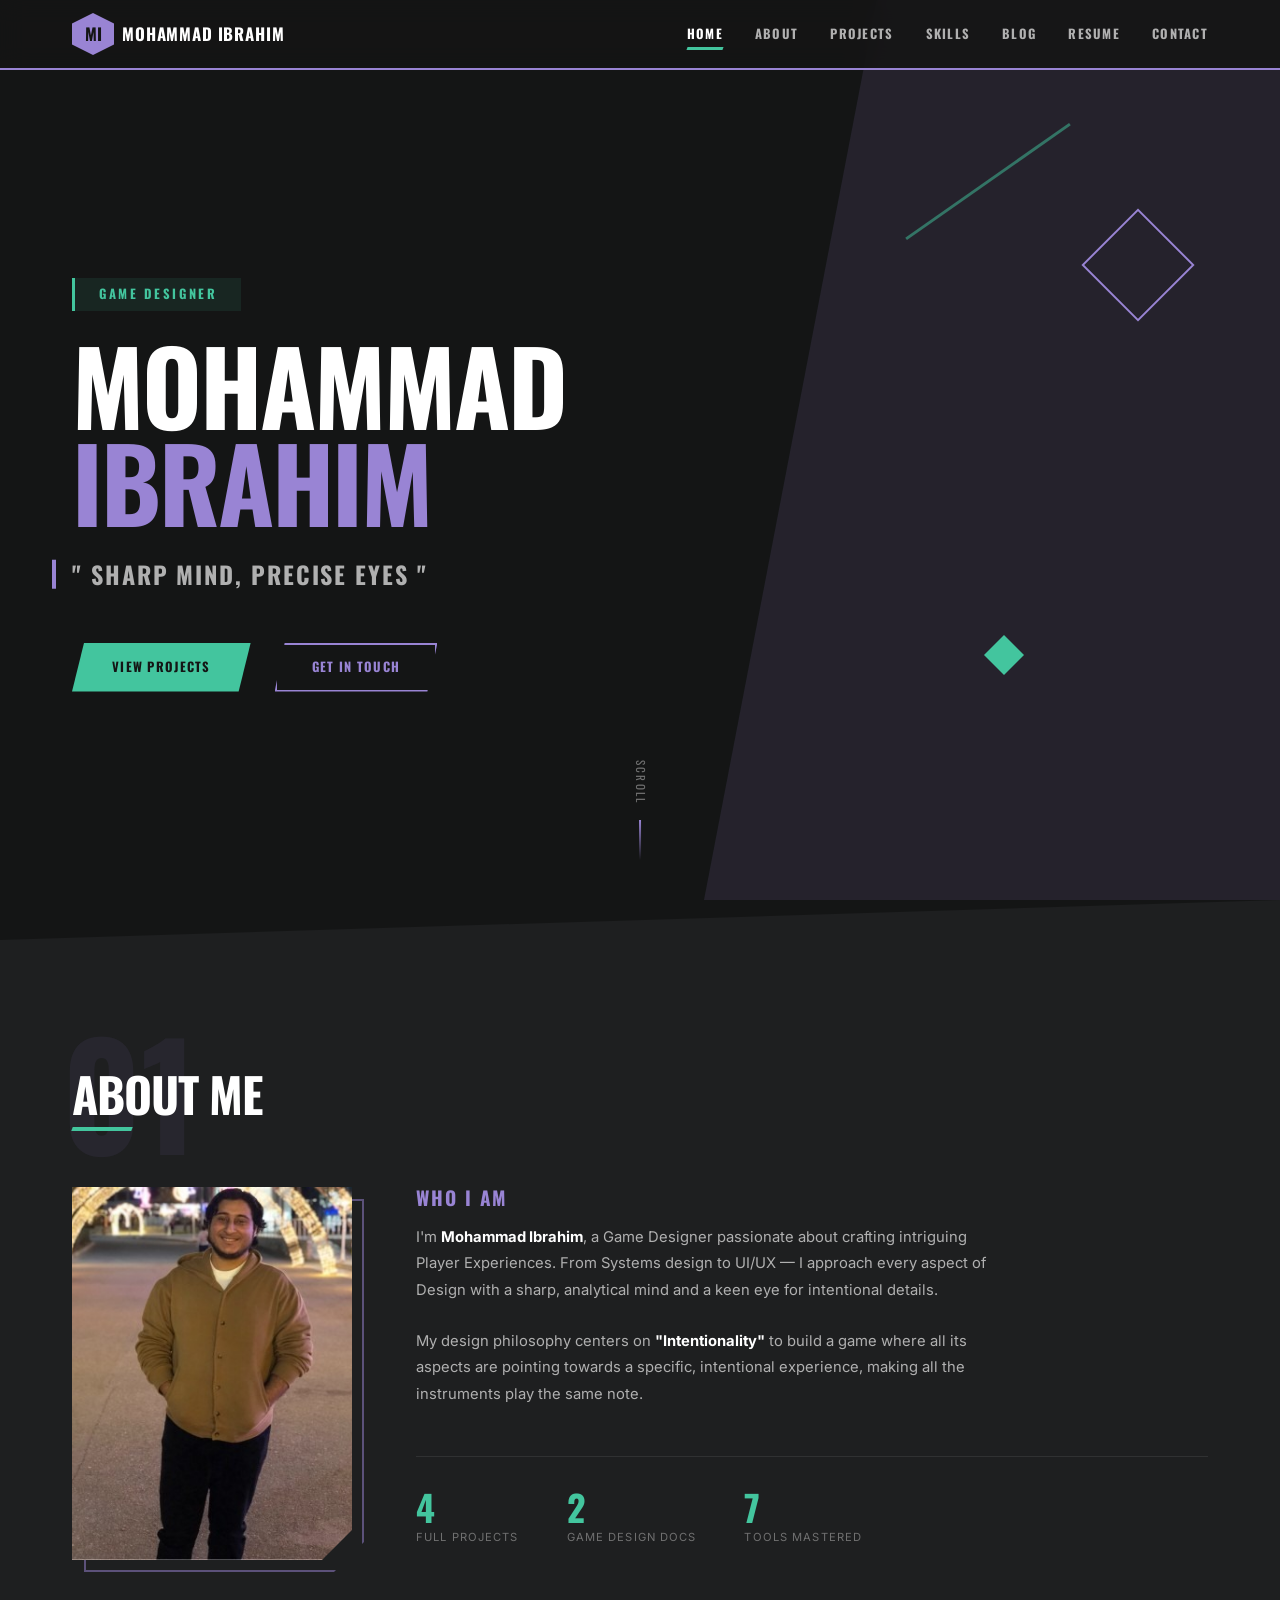
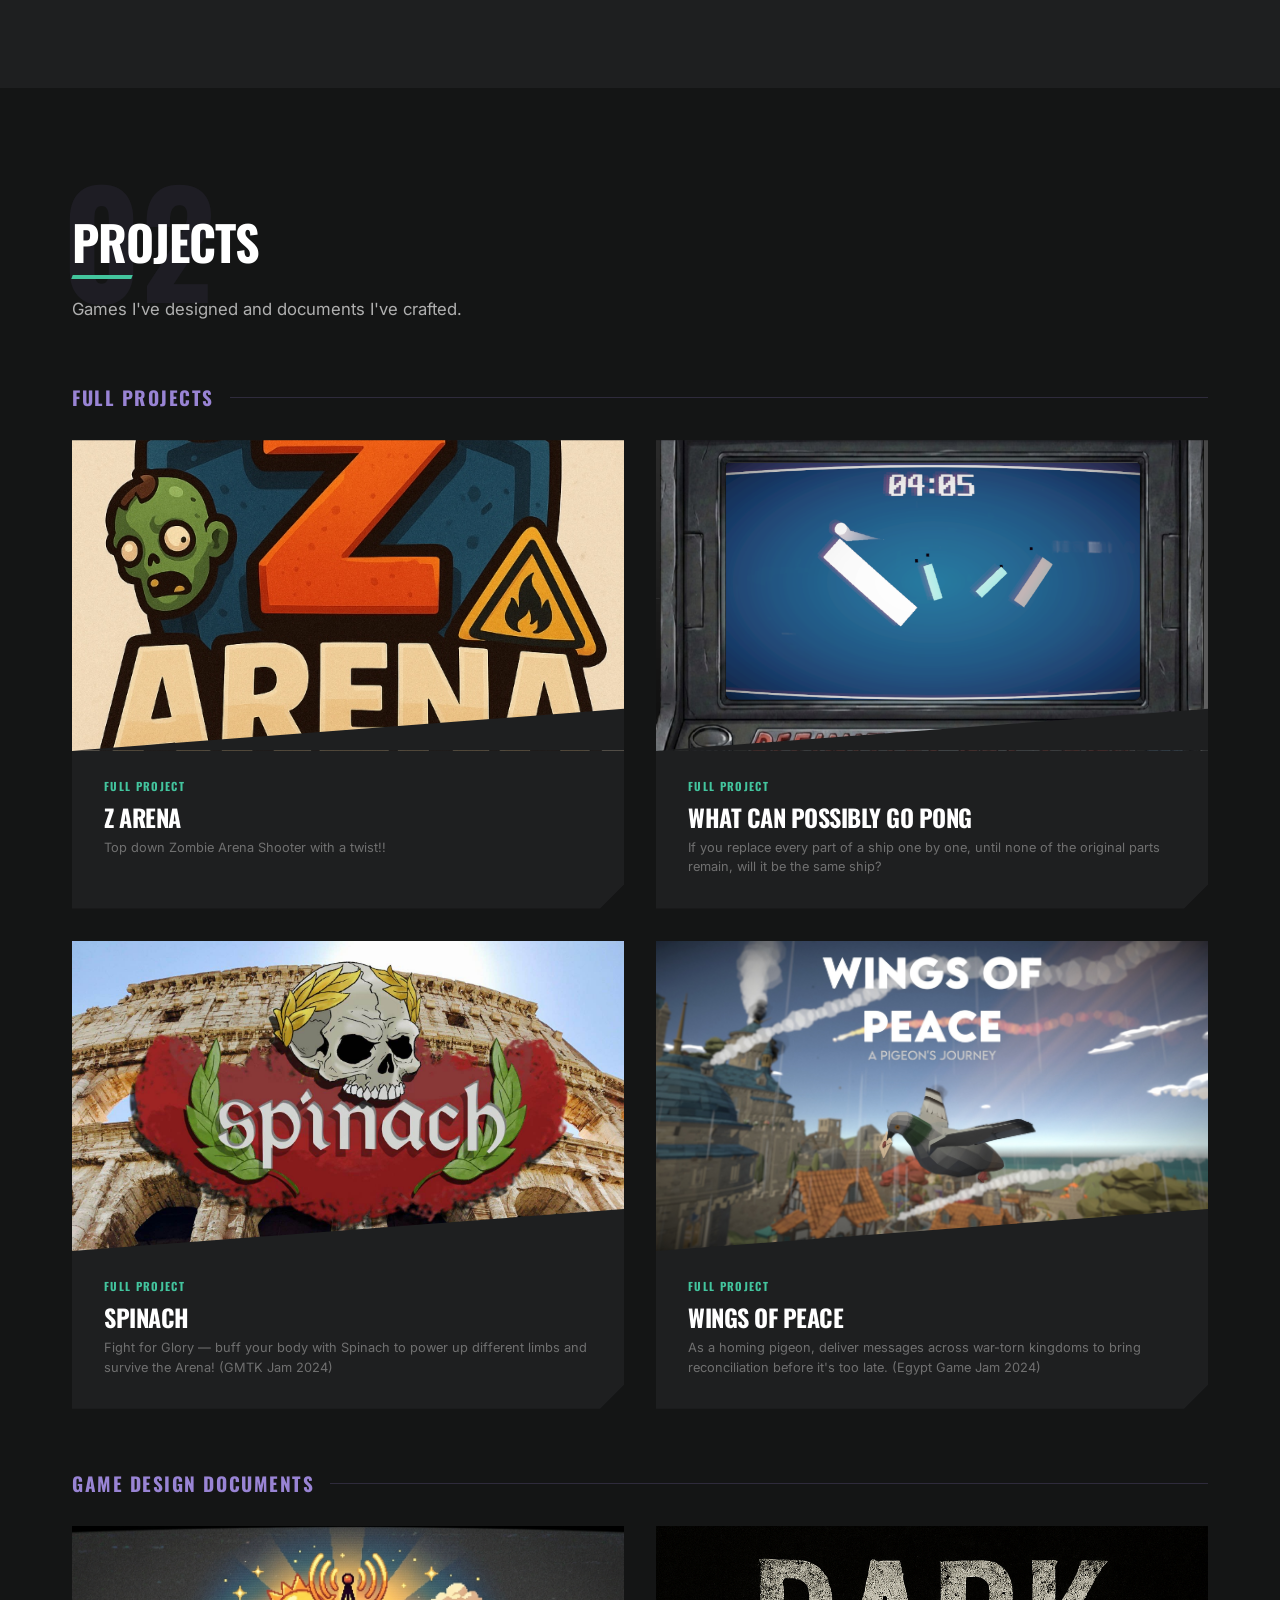
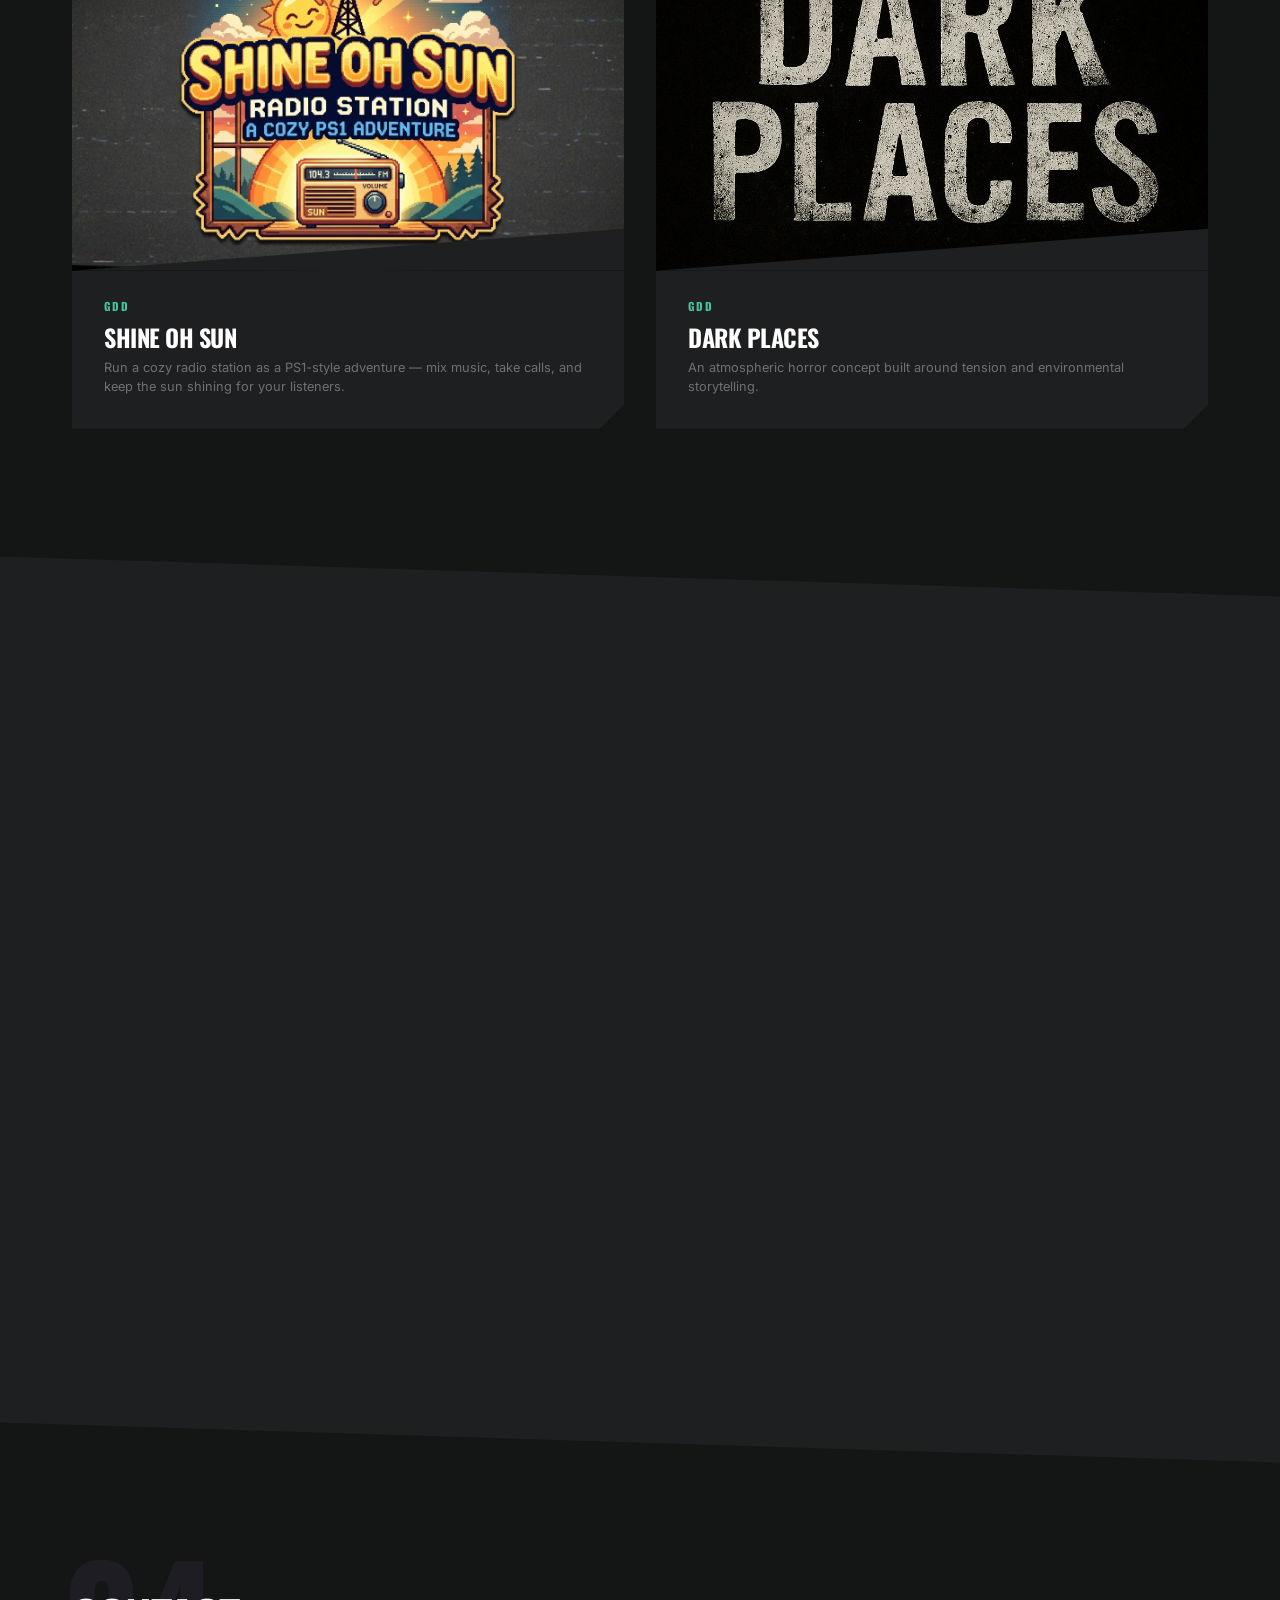
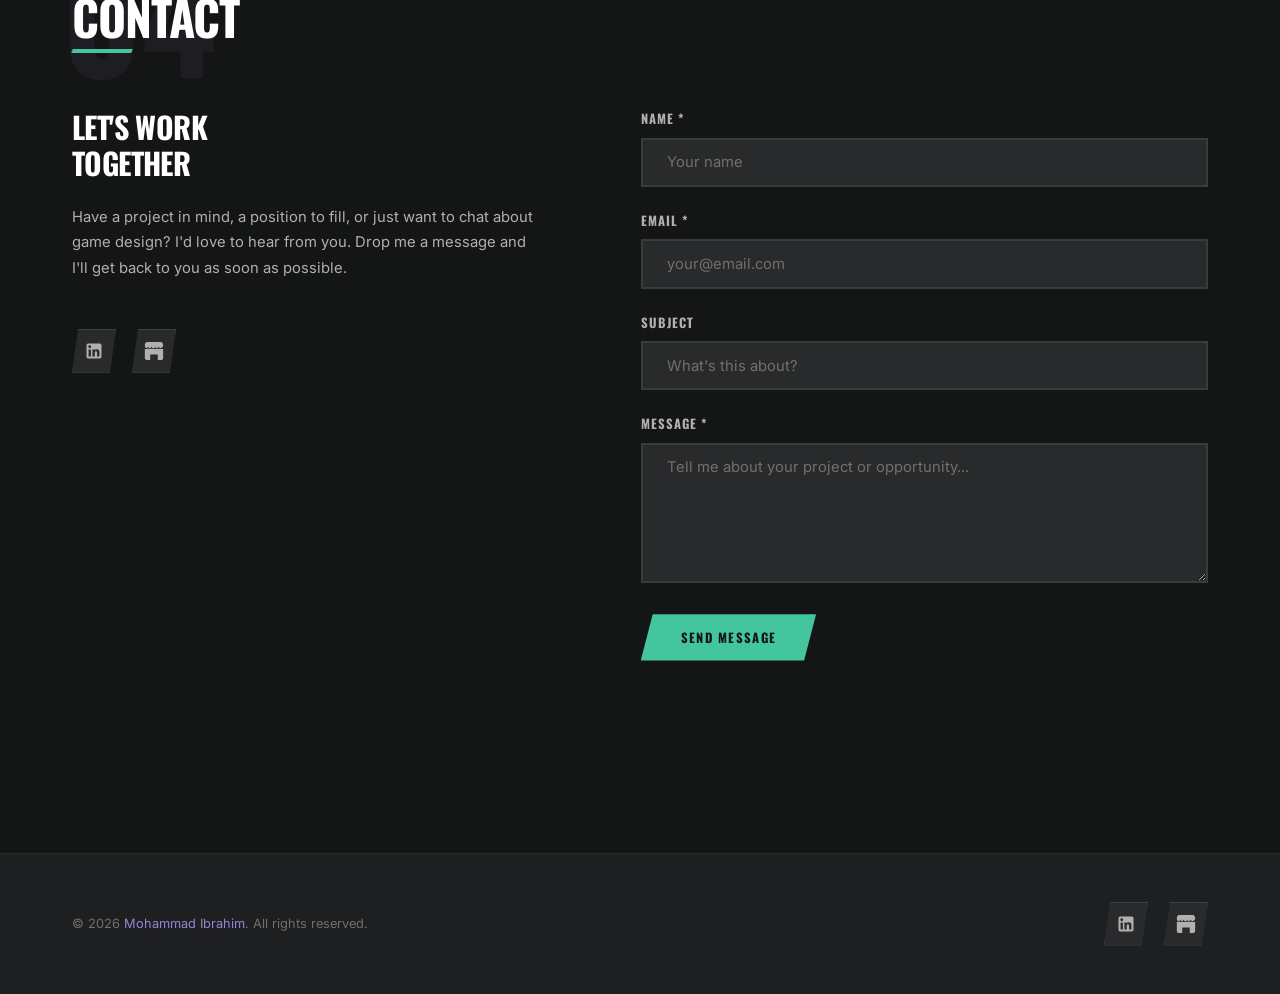
==== commit 8a2310d9: "Add files via upload" ====
--- a/index.html
+++ b/index.html
@@ -306,7 +306,7 @@
 
           <!-- Right: Form -->
           <div class="animate-on-scroll from-right delay-3">
-            <form id="contact-form" action="https://formspree.io/f/YOUR_FORM_ID" method="POST">
+            <form id="contact-form" action="https://formspree.io/f/mojyzaqr" method="POST">
               <div class="form-group">
                 <label for="contact-name" class="form-label">Name *</label>
                 <input type="text" id="contact-name" name="name" class="form-input" placeholder="Your name" required>
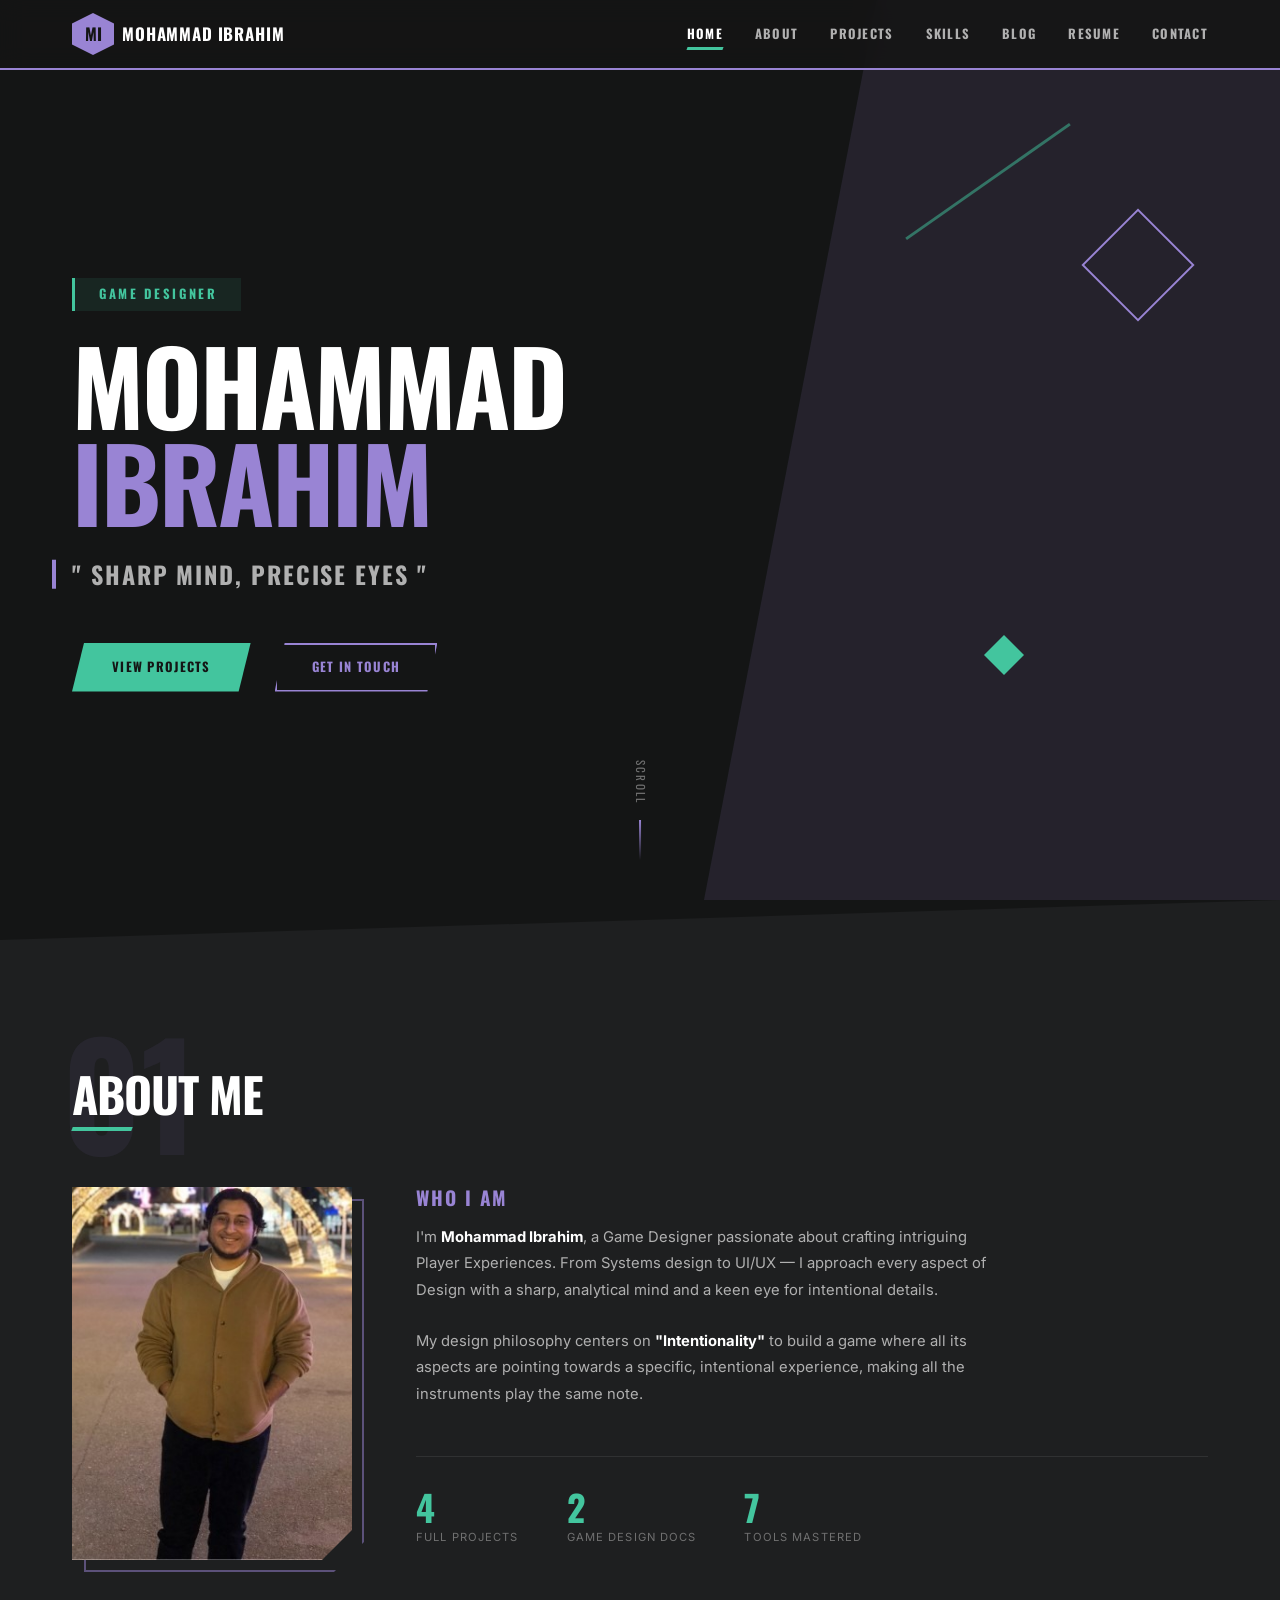
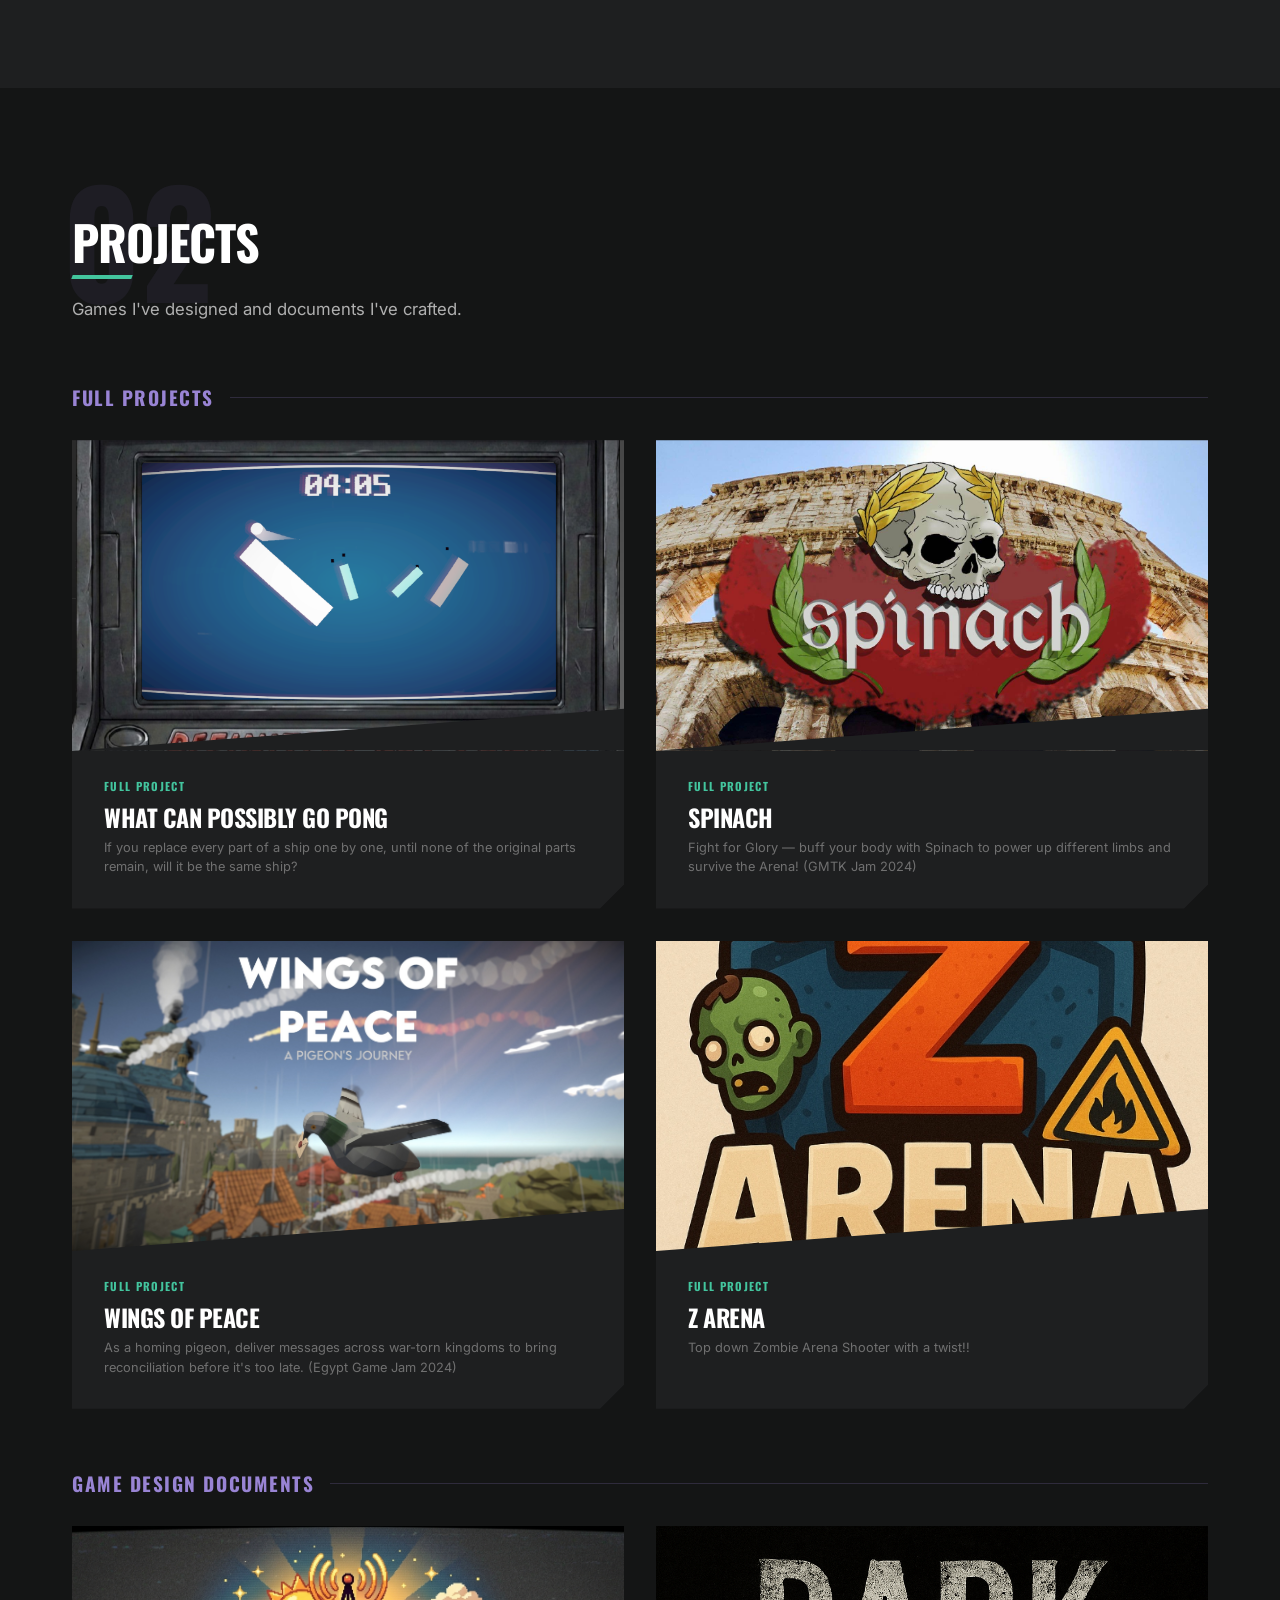
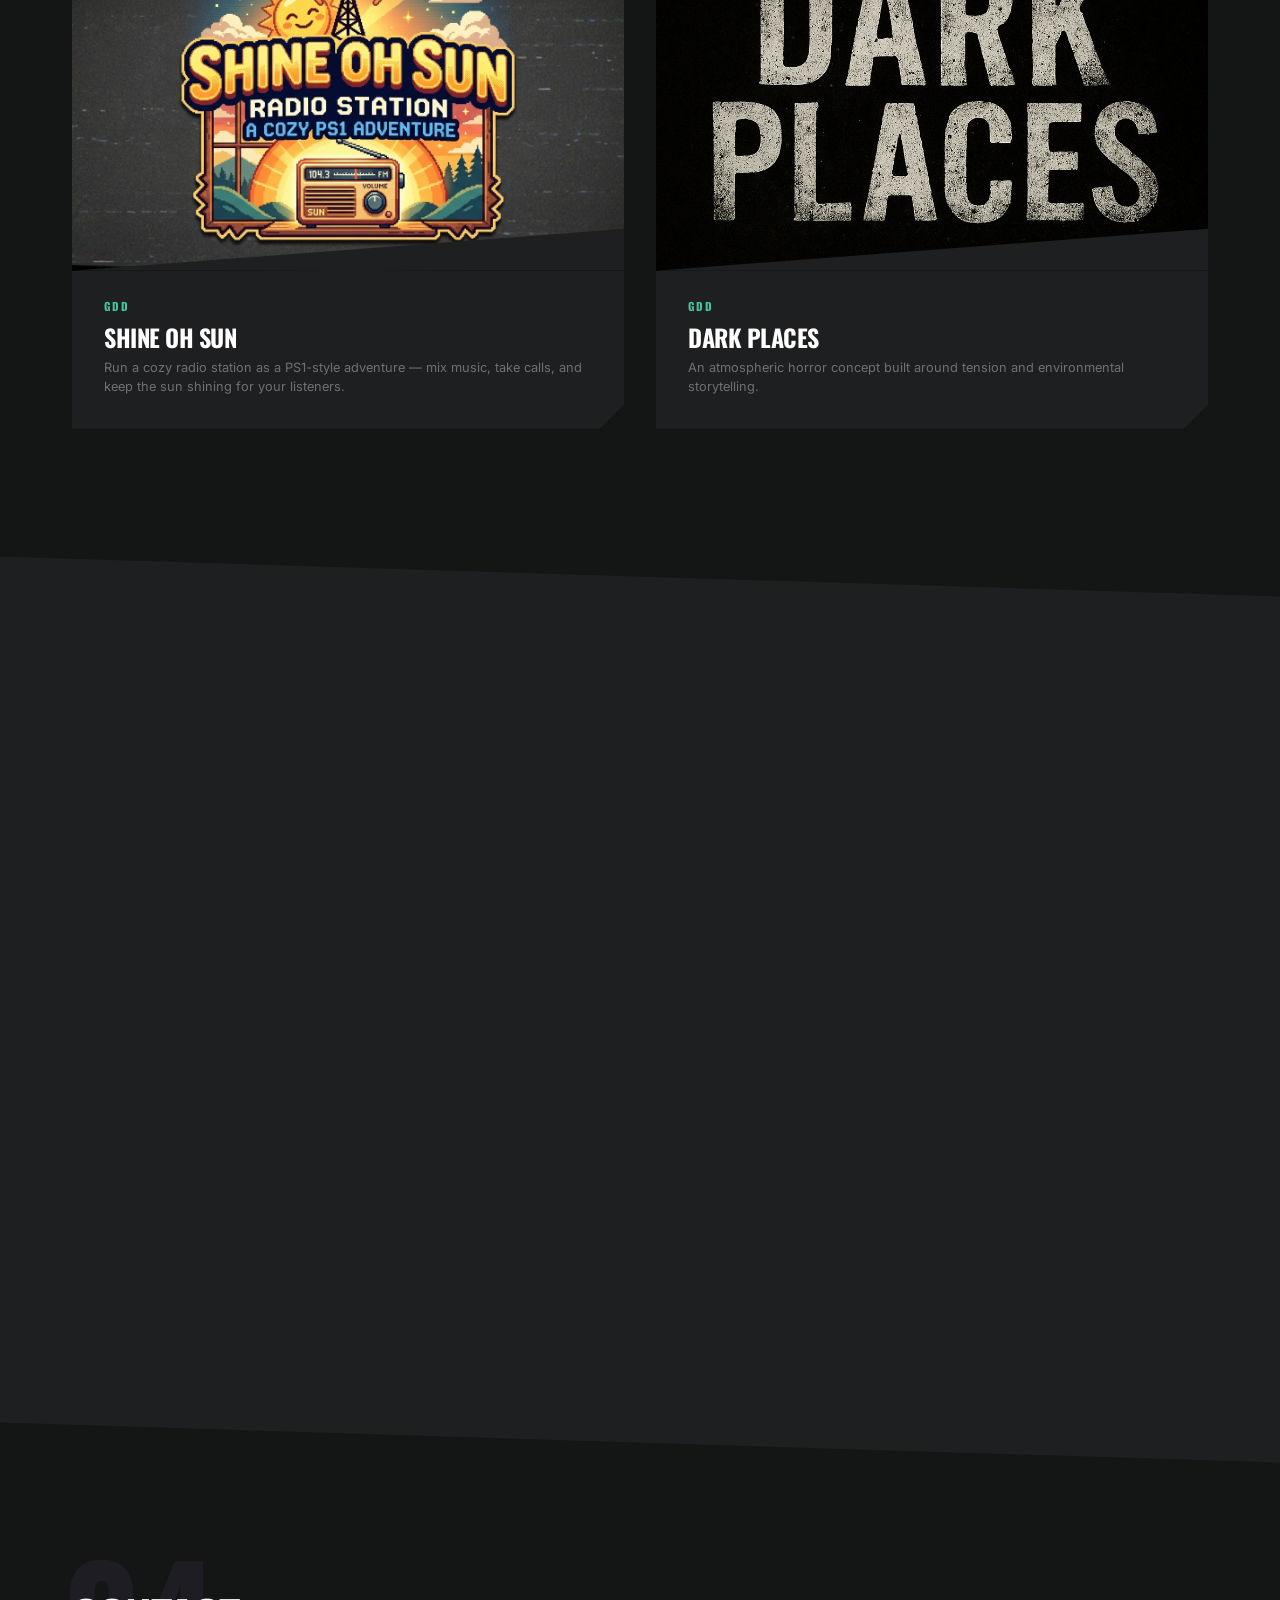
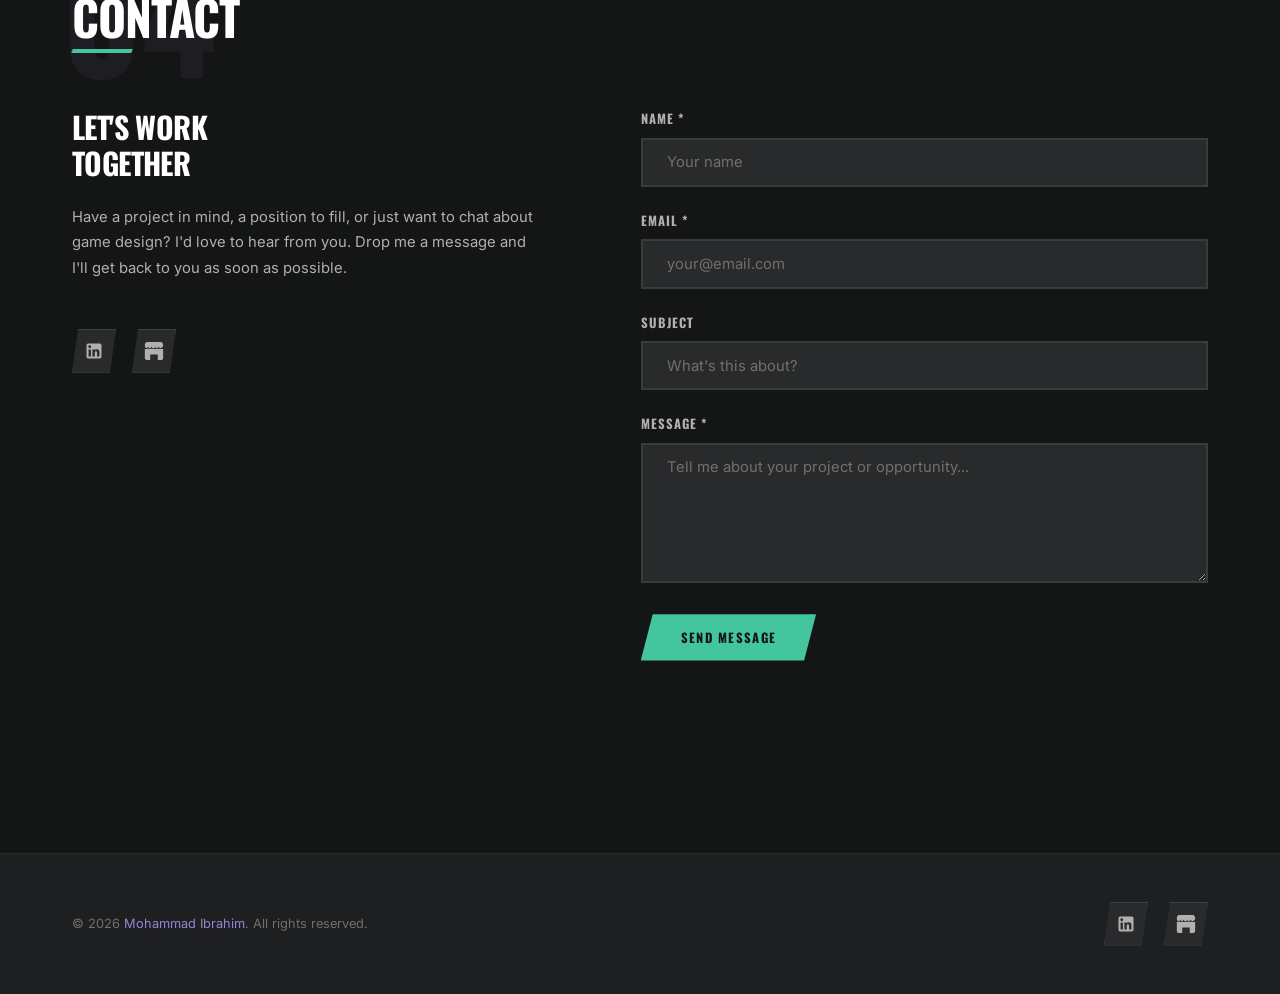
==== commit 1948b601: "Add files via upload" ====
--- a/index.html
+++ b/index.html
@@ -156,7 +156,40 @@
         <!-- Full Projects -->
         <h3 class="projects__subtitle animate-on-scroll delay-1">Full Projects</h3>
         <div class="grid grid-2">
-          <a href="projects/z-arena.html" class="project-card animate-on-scroll scale-in delay-2" id="project-z-arena">
+          <a href="projects/pong.html" class="project-card animate-on-scroll scale-in delay-2" id="project-pong">
+            <div class="project-card__image">
+              <img src="assets/images/projects/pong-screenshot.png" alt="What Can Possibly Go PONG" style="width: 100%; height: 100%; object-fit: cover;">
+            </div>
+            <div class="project-card__content">
+              <span class="project-card__tag">Full Project</span>
+              <h4 class="project-card__title">What Can Possibly Go PONG</h4>
+              <p class="project-card__desc">If you replace every part of a ship one by one, until none of the original parts remain, will it be the same ship?</p>
+            </div>
+          </a>
+
+          <a href="projects/spinach.html" class="project-card animate-on-scroll scale-in delay-3" id="project-spinach">
+            <div class="project-card__image">
+              <img src="assets/images/projects/spinach-cover.jpg" alt="Spinach" style="width: 100%; height: 100%; object-fit: cover; object-position: center;">
+            </div>
+            <div class="project-card__content">
+              <span class="project-card__tag">Full Project</span>
+              <h4 class="project-card__title">Spinach</h4>
+              <p class="project-card__desc">Fight for Glory — buff your body with Spinach to power up different limbs and survive the Arena! (GMTK Jam 2024)</p>
+            </div>
+          </a>
+
+          <a href="projects/wings-of-peace.html" class="project-card animate-on-scroll scale-in delay-4" id="project-wings">
+            <div class="project-card__image">
+              <img src="assets/images/projects/wings-of-peace-cover.jpg" alt="Wings of Peace" style="width: 100%; height: 100%; object-fit: cover; object-position: center;">
+            </div>
+            <div class="project-card__content">
+              <span class="project-card__tag">Full Project</span>
+              <h4 class="project-card__title">Wings of Peace</h4>
+              <p class="project-card__desc">As a homing pigeon, deliver messages across war-torn kingdoms to bring reconciliation before it's too late. (Egypt Game Jam 2024)</p>
+            </div>
+          </a>
+
+          <a href="projects/z-arena.html" class="project-card animate-on-scroll scale-in delay-5" id="project-z-arena">
             <div class="project-card__image">
               <img src="assets/images/projects/z-arena-cover.jpg" alt="Z Arena" style="width: 100%; height: 100%; object-fit: cover; object-position: center;">
             </div>
@@ -164,39 +197,6 @@
               <span class="project-card__tag">Full Project</span>
               <h4 class="project-card__title">Z Arena</h4>
               <p class="project-card__desc">Top down Zombie Arena Shooter with a twist!!</p>
-            </div>
-          </a>
-
-          <a href="projects/pong.html" class="project-card animate-on-scroll scale-in delay-3" id="project-pong">
-            <div class="project-card__image">
-              <img src="assets/images/projects/pong-screenshot.png" alt="What Can Possibly Go PONG" style="width: 100%; height: 100%; object-fit: cover;">
-            </div>
-            <div class="project-card__content">
-              <span class="project-card__tag">Full Project</span>
-              <h4 class="project-card__title">What Can Possibly Go PONG</h4>
-              <p class="project-card__desc">If you replace every part of a ship one by one, until none of the original parts remain, will it be the same ship?</p>
-            </div>
-          </a>
-
-          <a href="projects/spinach.html" class="project-card animate-on-scroll scale-in delay-4" id="project-spinach">
-            <div class="project-card__image">
-              <img src="assets/images/projects/spinach-cover.jpg" alt="Spinach" style="width: 100%; height: 100%; object-fit: cover; object-position: center;">
-            </div>
-            <div class="project-card__content">
-              <span class="project-card__tag">Full Project</span>
-              <h4 class="project-card__title">Spinach</h4>
-              <p class="project-card__desc">Fight for Glory — buff your body with Spinach to power up different limbs and survive the Arena! (GMTK Jam 2024)</p>
-            </div>
-          </a>
-
-          <a href="projects/wings-of-peace.html" class="project-card animate-on-scroll scale-in delay-5" id="project-wings">
-            <div class="project-card__image">
-              <img src="assets/images/projects/wings-of-peace-cover.jpg" alt="Wings of Peace" style="width: 100%; height: 100%; object-fit: cover; object-position: center;">
-            </div>
-            <div class="project-card__content">
-              <span class="project-card__tag">Full Project</span>
-              <h4 class="project-card__title">Wings of Peace</h4>
-              <p class="project-card__desc">As a homing pigeon, deliver messages across war-torn kingdoms to bring reconciliation before it's too late. (Egypt Game Jam 2024)</p>
             </div>
           </a>
         </div>
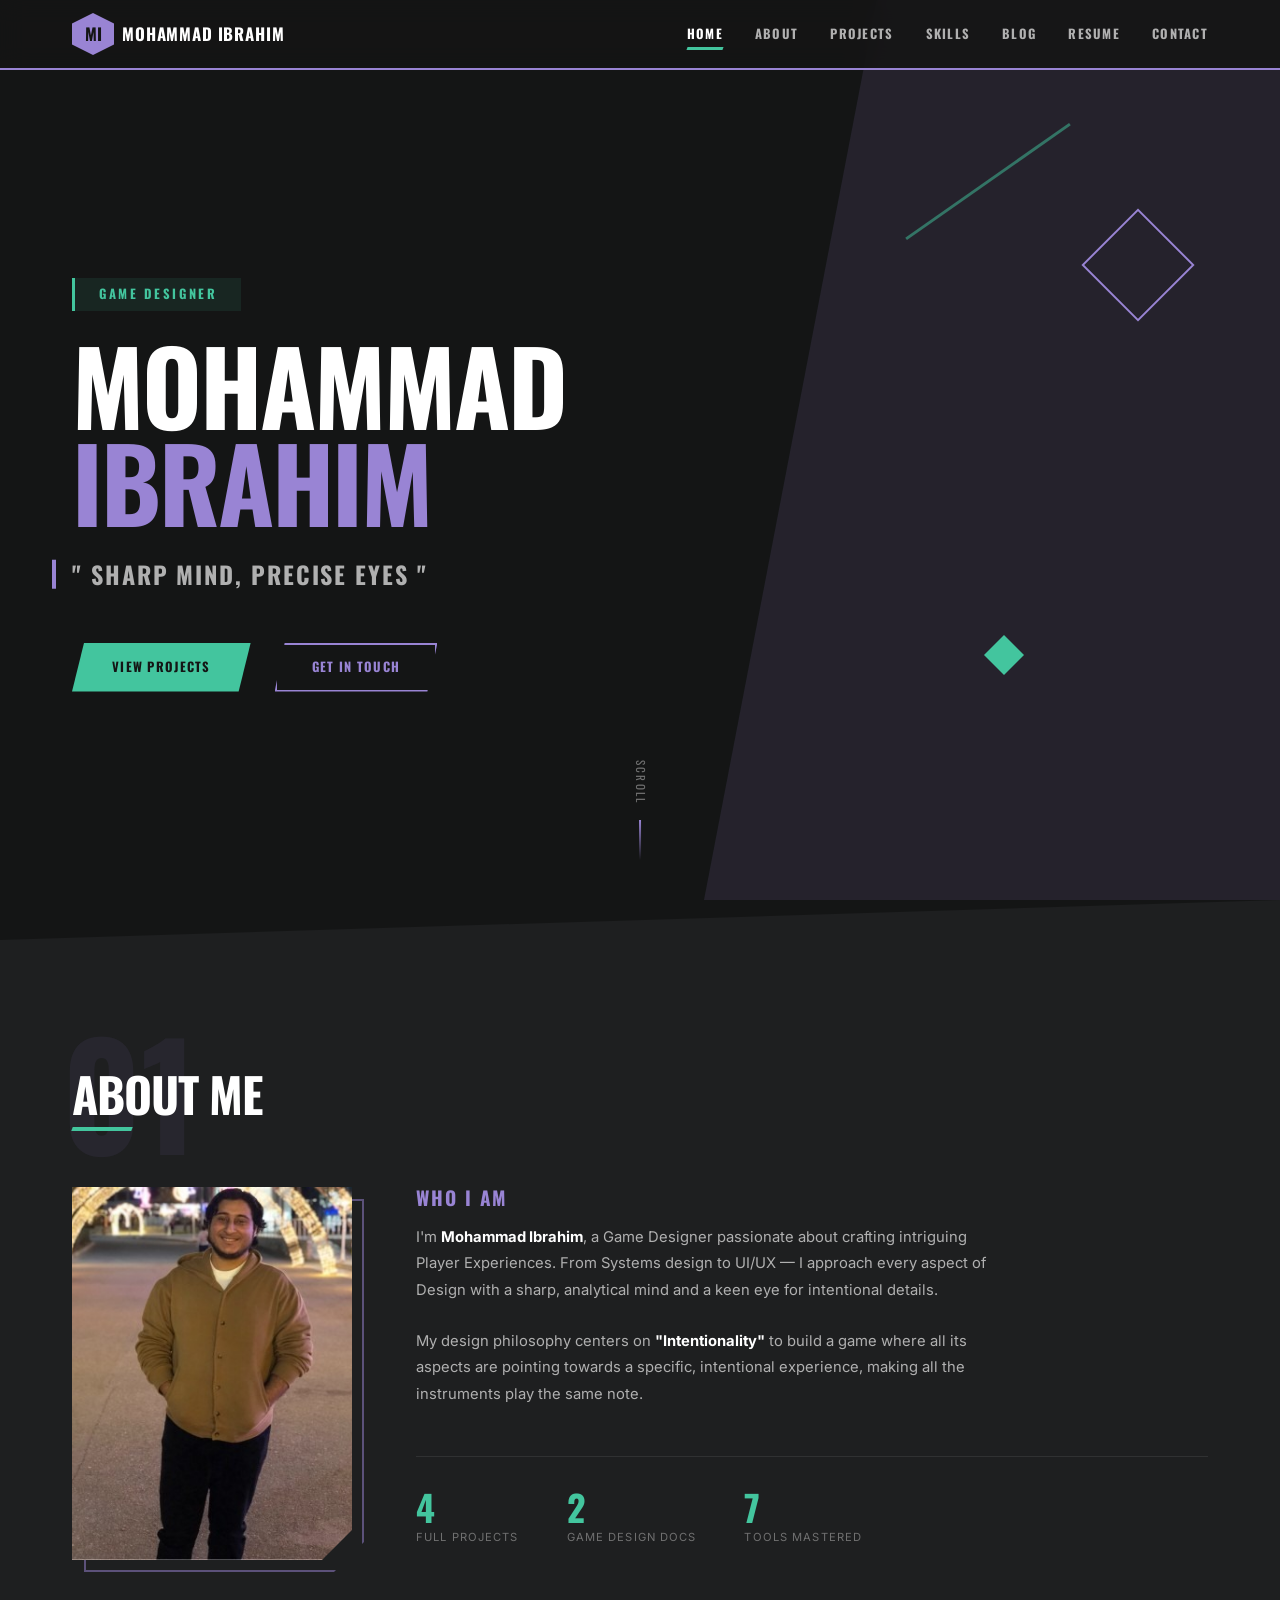
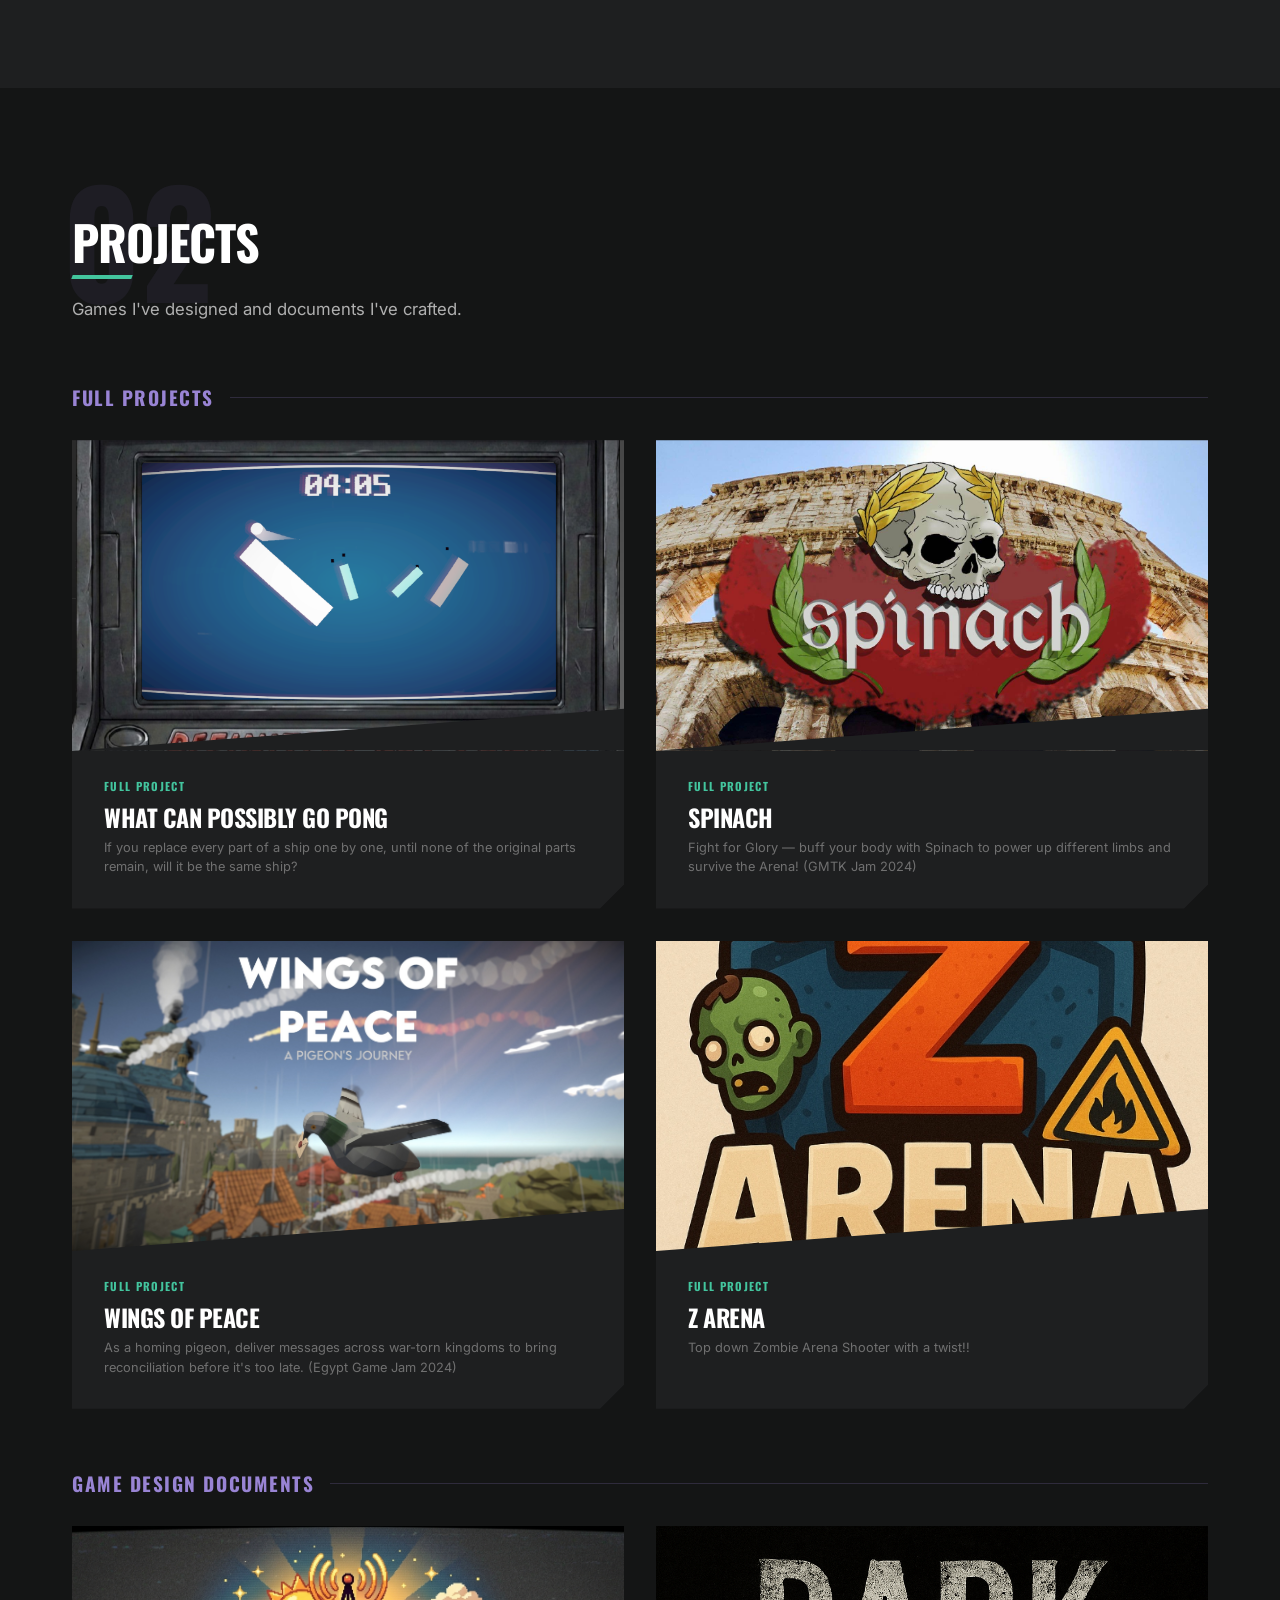
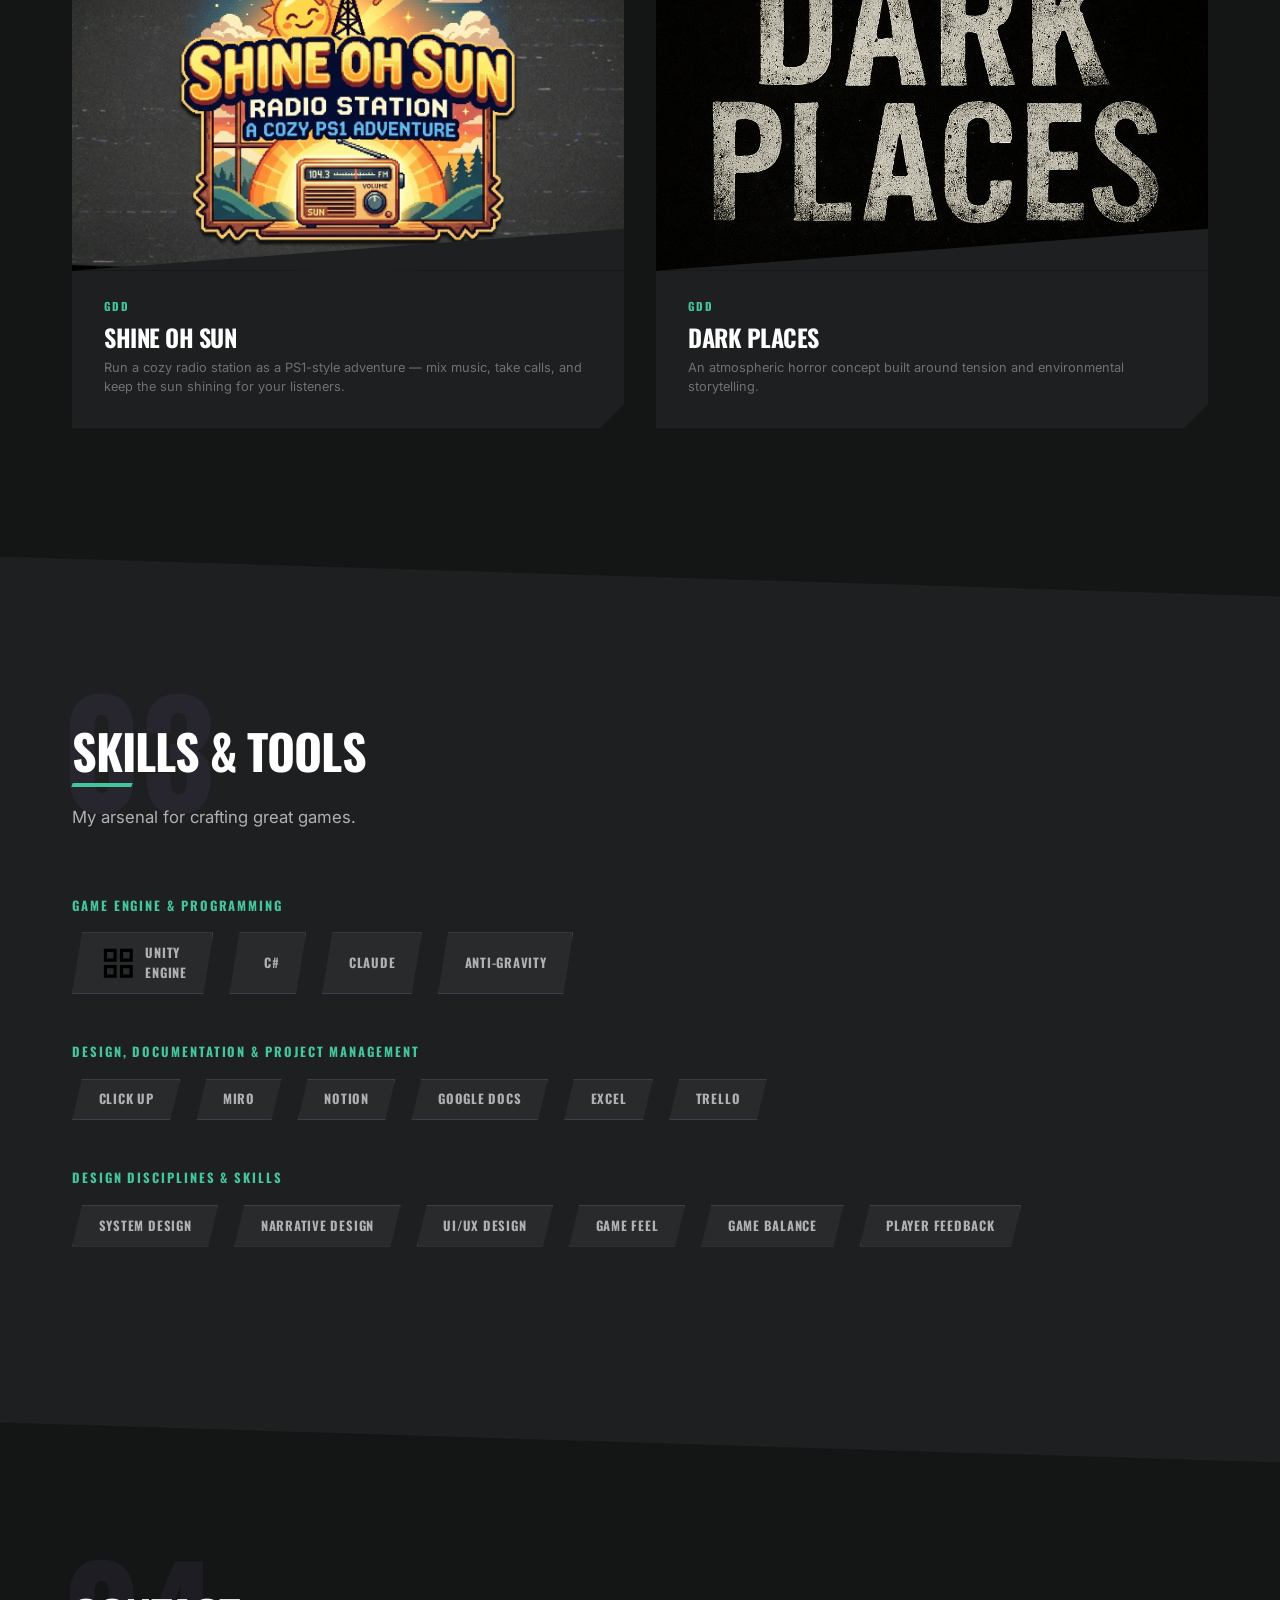
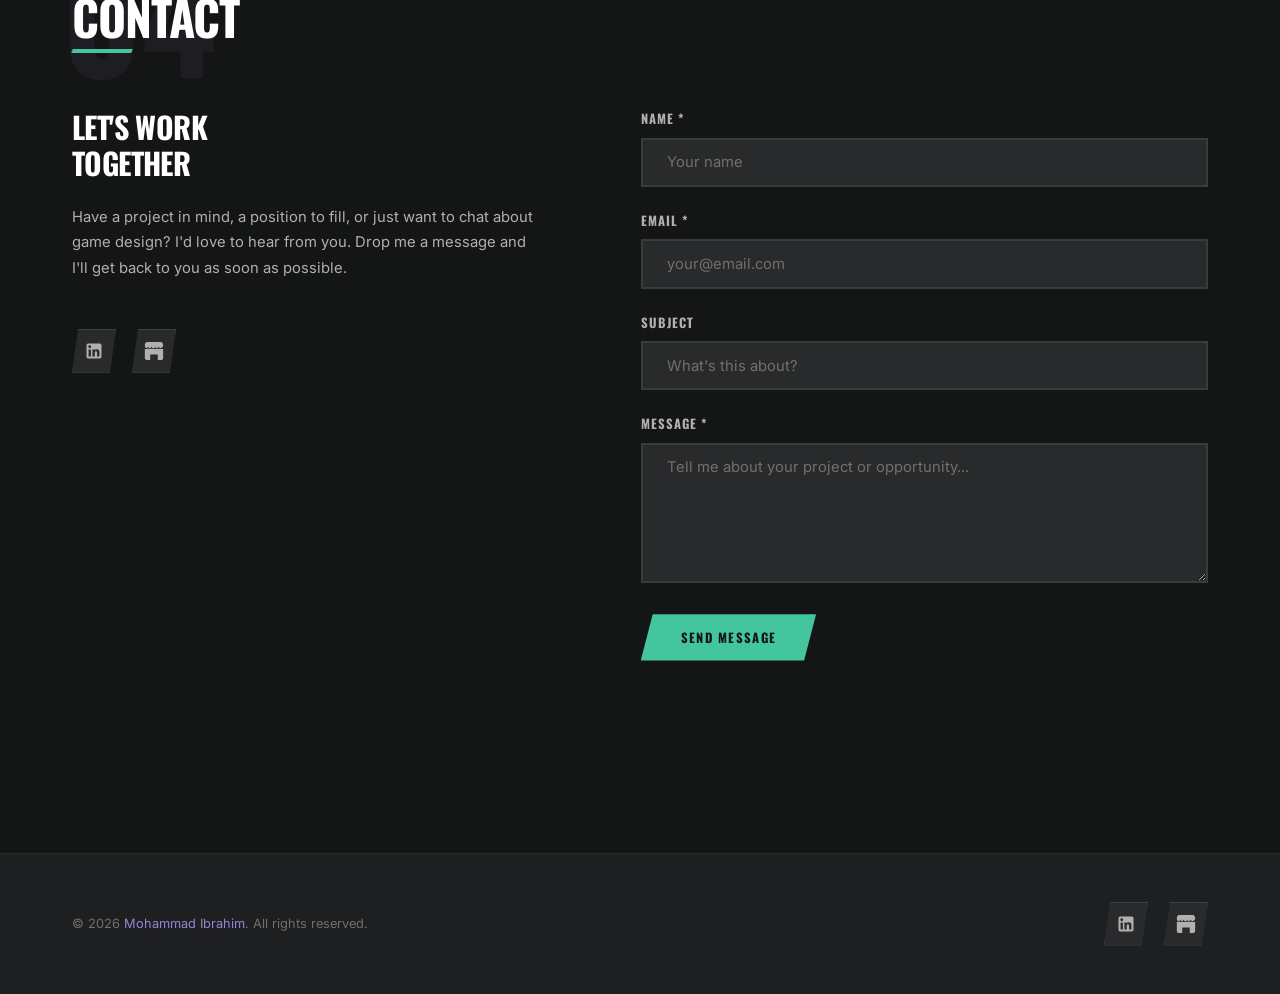
==== commit f670f26a: "Changed and Reordered Skills and Tools" ====
--- a/index.html
+++ b/index.html
@@ -250,28 +250,32 @@
               <svg class="skill-badge__icon" viewBox="0 0 24 24"><path d="M12 2L2 7v10l10 5 10-5V7L12 2m0 2.18l8 4v7.64l-8 4-8-4V8.18l8-4"/></svg>
               C#
             </div>
+            <div class="skill-badge">Claude</div>
+            <div class="skill-badge">Anti-Gravity</div>
           </div>
         </div>
 
         <div class="skills__category animate-on-scroll delay-2">
           <div class="skills__category-title">Design, Documentation & Project Management</div>
           <div class="skills__badges">
-            <div class="skill-badge">ClickUp</div>
-            <div class="skill-badge">Machinations</div>
+            <div class="skill-badge">Click Up</div>
             <div class="skill-badge">Miro</div>
+            <div class="skill-badge">Notion</div>
             <div class="skill-badge">Google Docs</div>
             <div class="skill-badge">Excel</div>
+            <div class="skill-badge">Trello</div>
           </div>
         </div>
 
         <div class="skills__category animate-on-scroll delay-3">
           <div class="skills__category-title">Design Disciplines & Skills</div>
           <div class="skills__badges">
-            <div class="skill-badge">Game Feel</div>
-            <div class="skill-badge">Systems Design</div>
-            <div class="skill-badge">Balancing</div>
+            <div class="skill-badge">System Design</div>
             <div class="skill-badge">Narrative Design</div>
             <div class="skill-badge">UI/UX Design</div>
+            <div class="skill-badge">Game Feel</div>
+            <div class="skill-badge">Game Balance</div>
+            <div class="skill-badge">Player Feedback</div>
           </div>
         </div>
       </div>
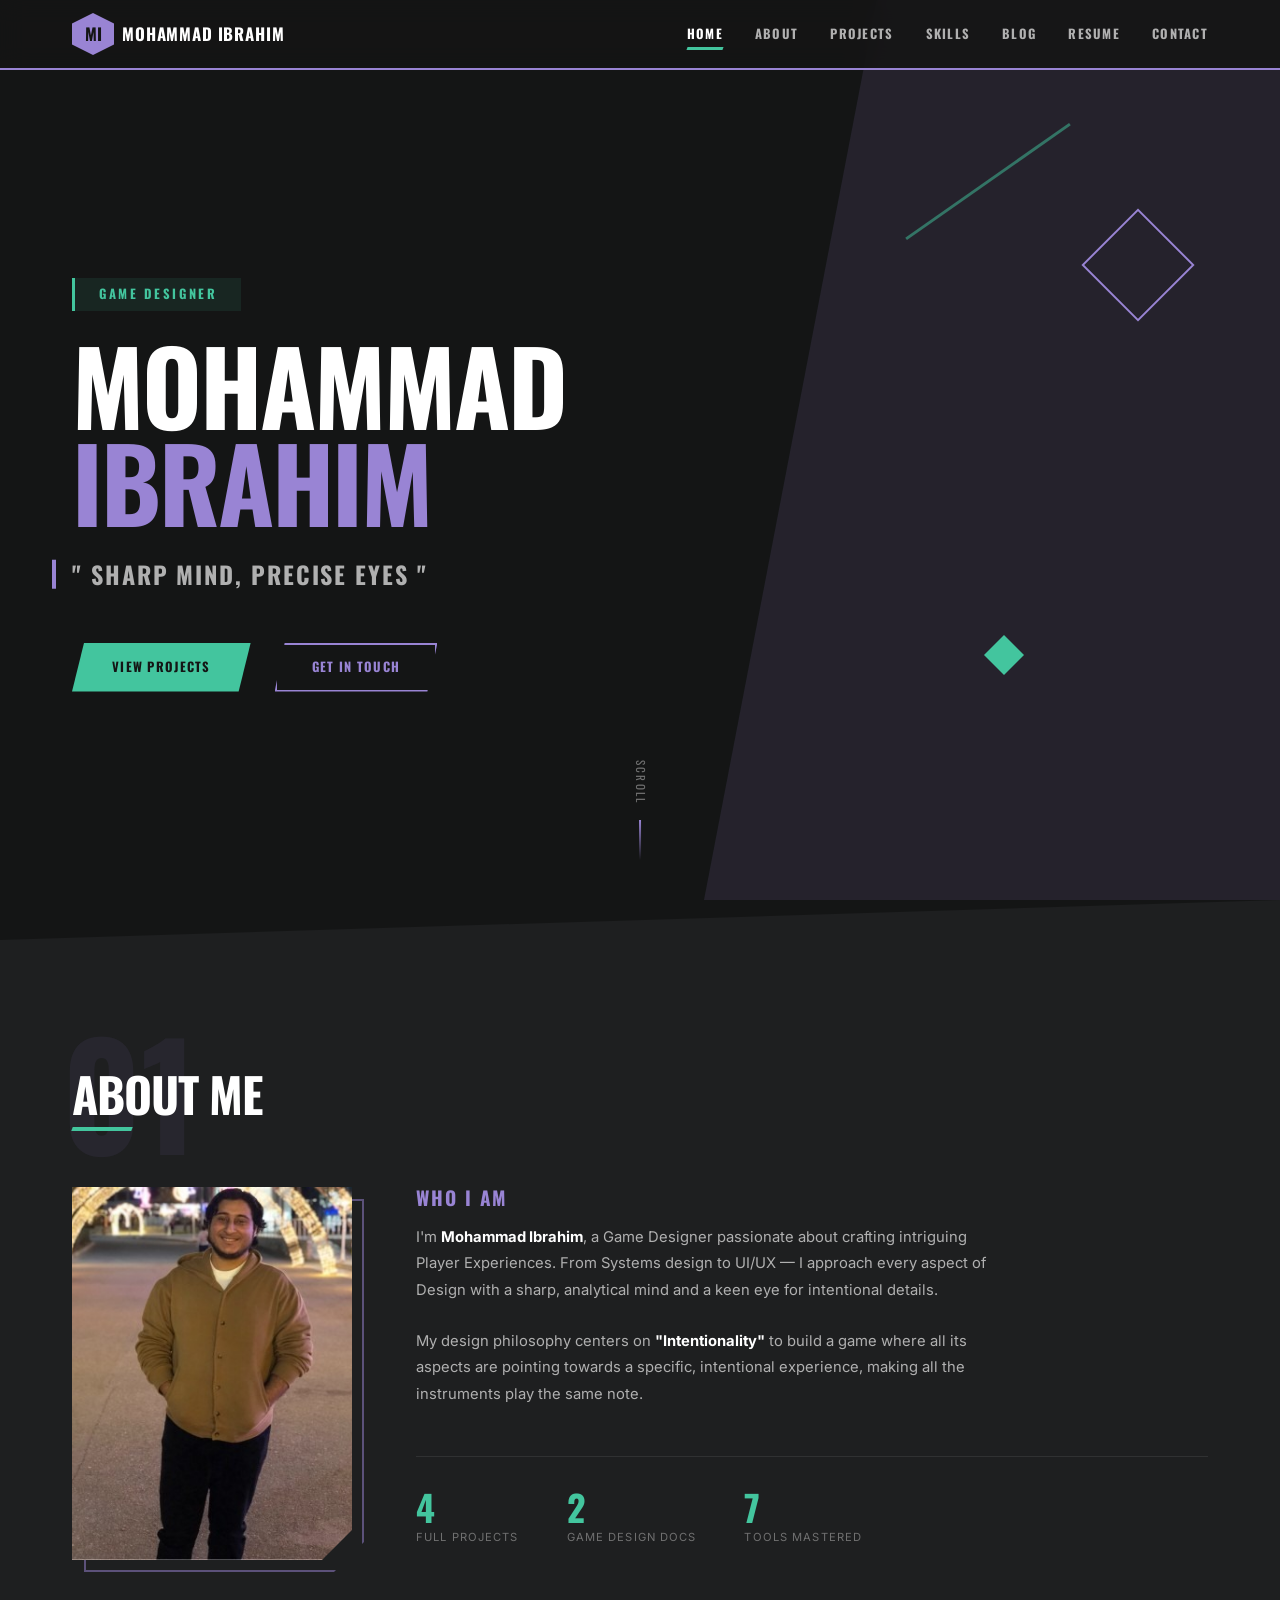
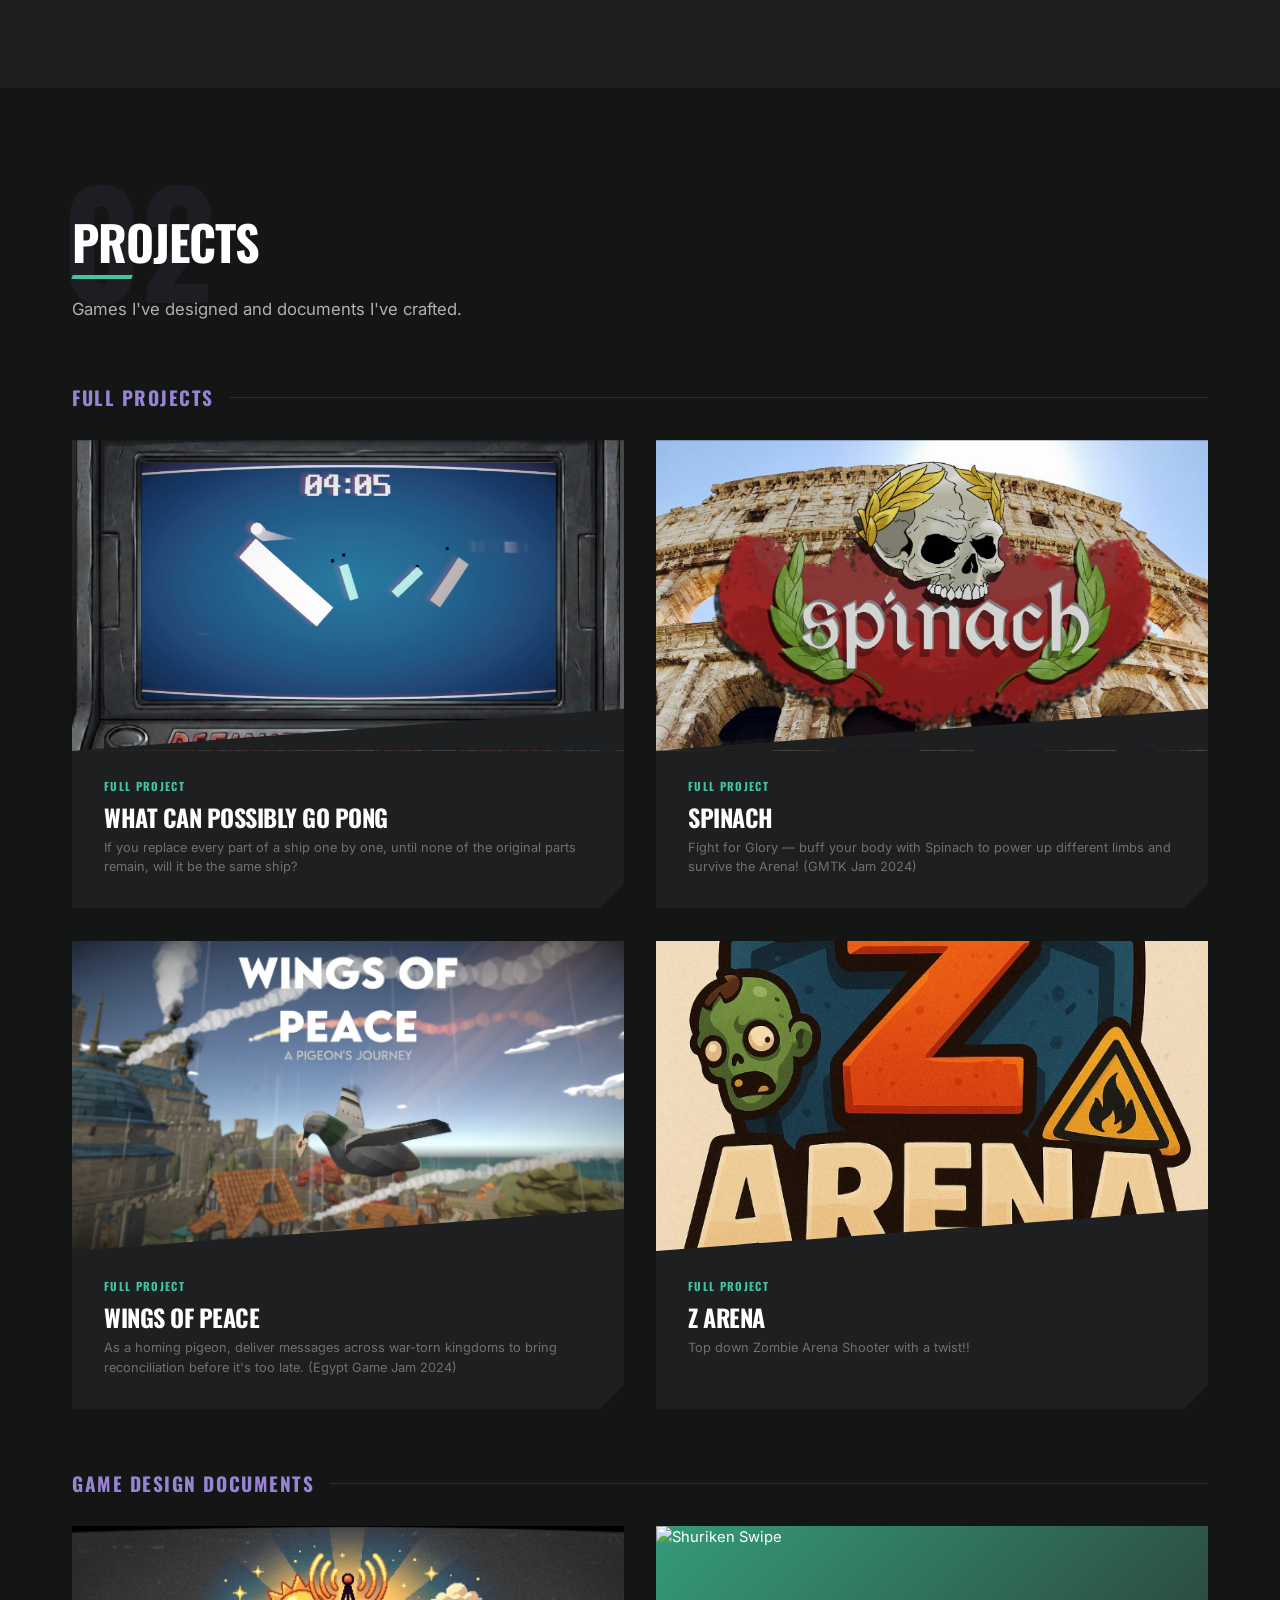
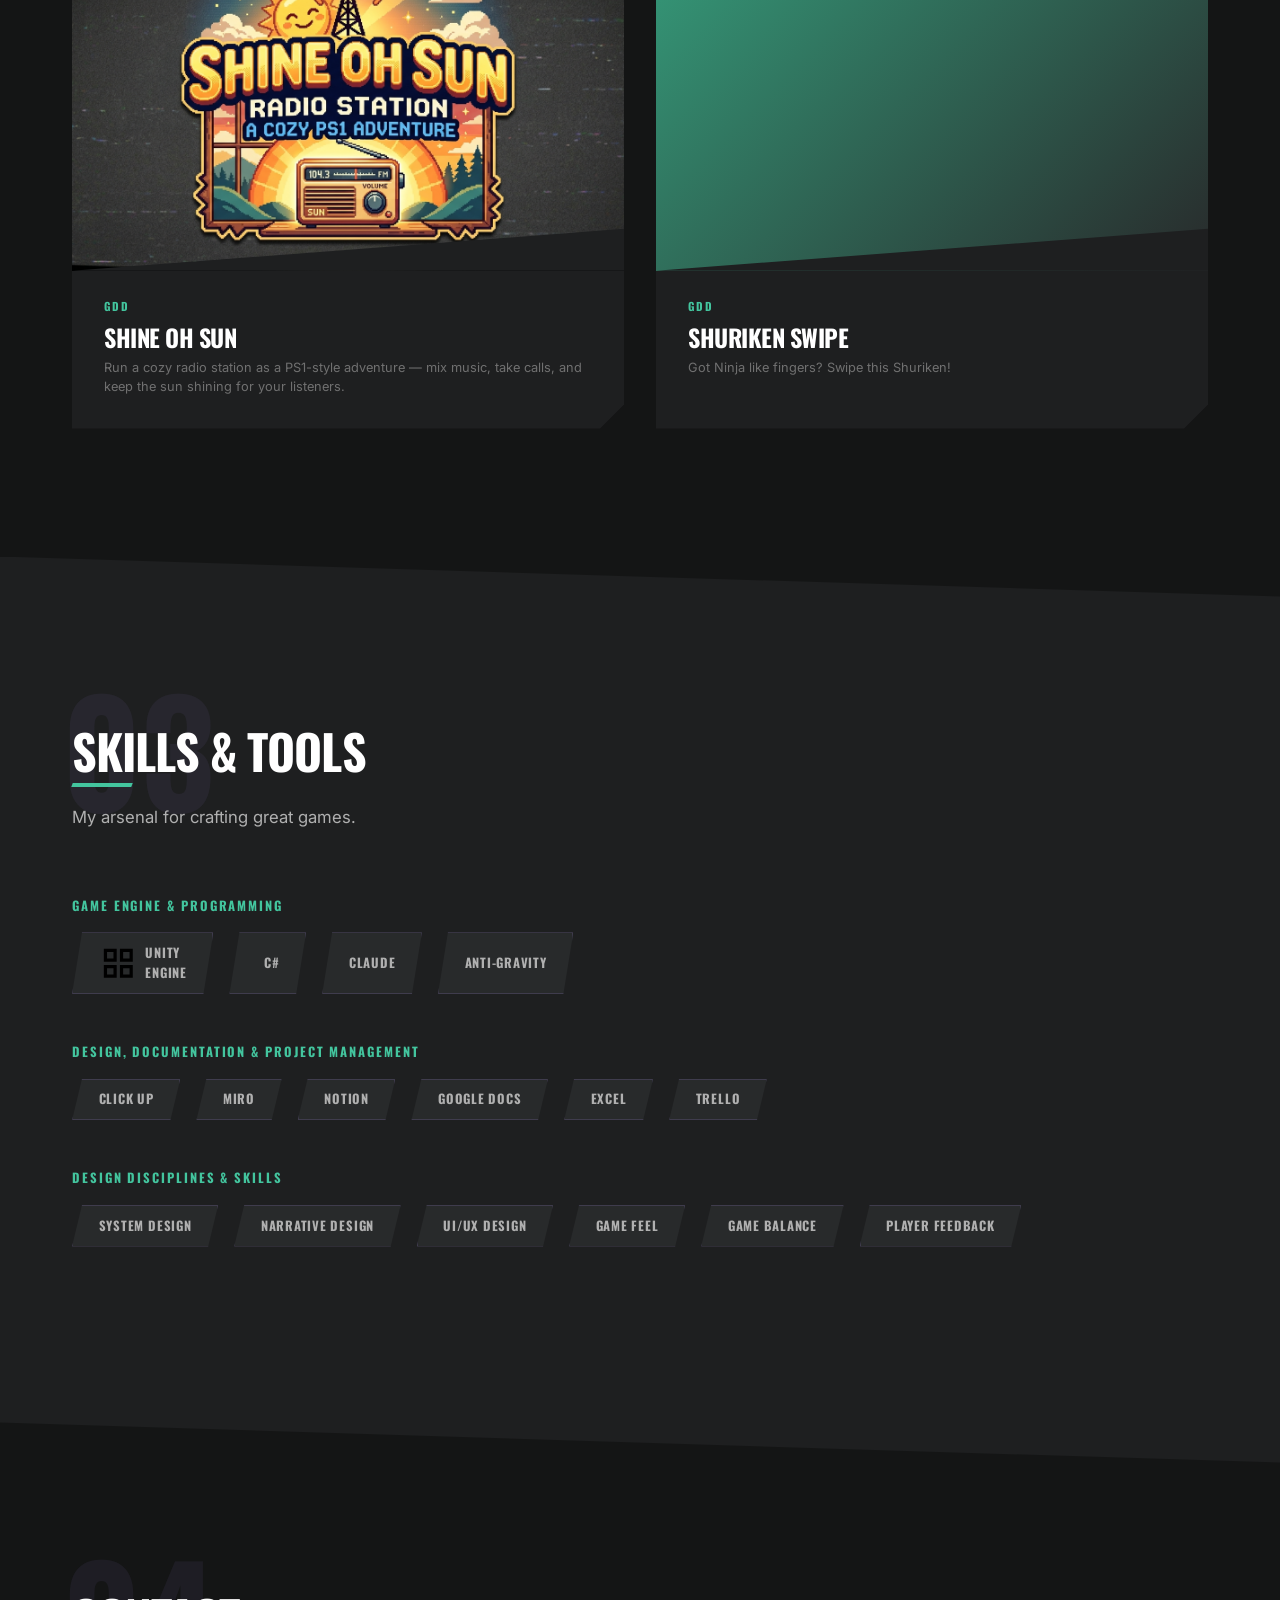
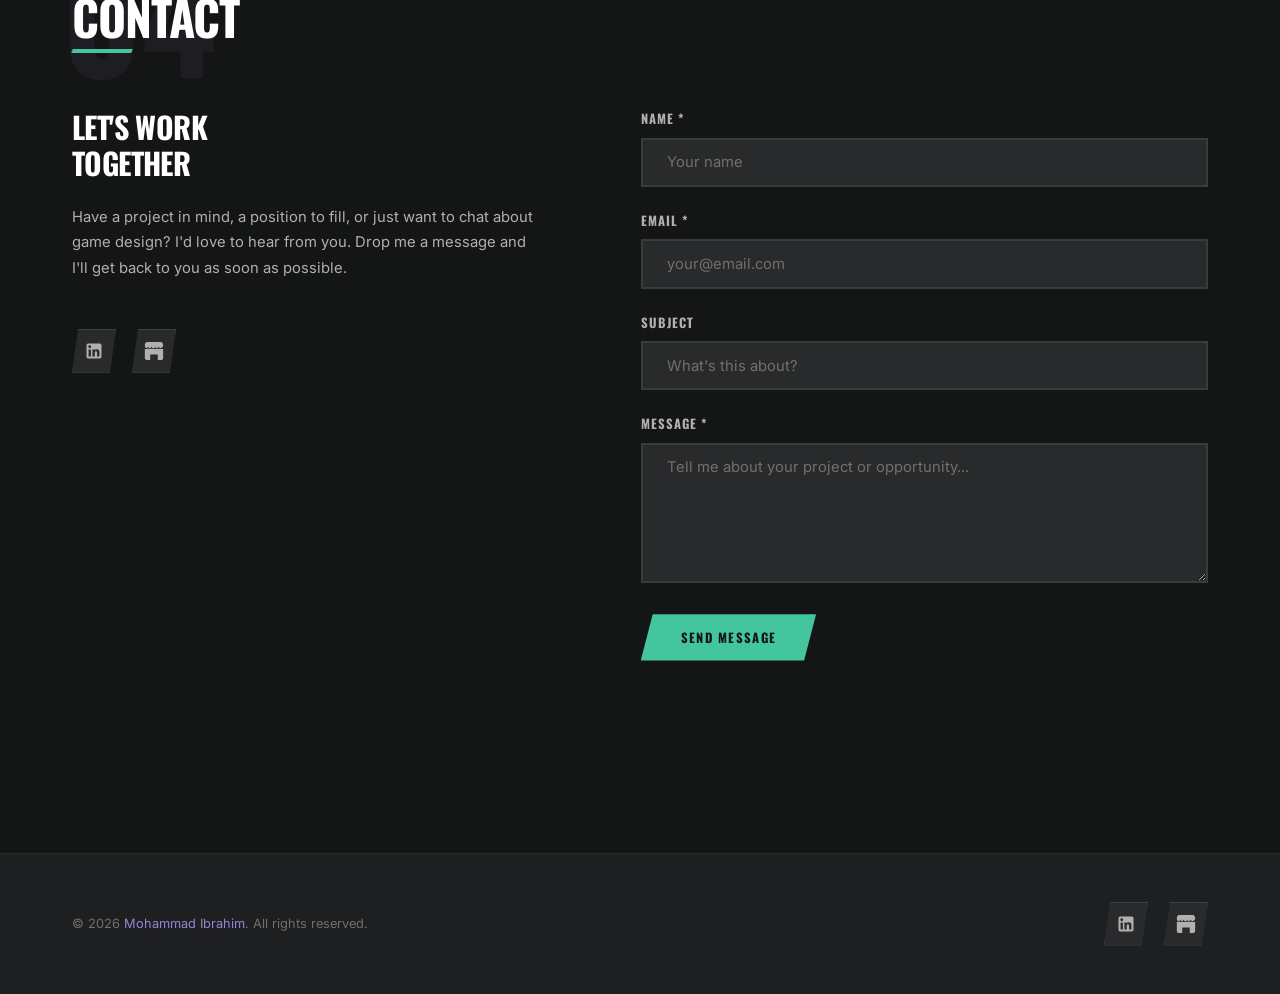
==== commit 52fc28e2: "Removed Dark Places GDD , Added Shuriken Swipe GDD" ====
--- a/index.html
+++ b/index.html
@@ -215,14 +215,14 @@
             </div>
           </a>
 
-          <a href="projects/dark-places.html" class="project-card project-card--gdd animate-on-scroll scale-in delay-3" id="gdd-dark-places">
-            <div class="project-card__image">
-              <img src="assets/images/projects/dark-places-cover.jpg" alt="Dark Places" style="width: 100%; height: 100%; object-fit: cover; object-position: center;">
+          <a href="projects/shuriken-swipe.html" class="project-card project-card--gdd animate-on-scroll scale-in delay-3" id="gdd-shuriken-swipe">
+            <div class="project-card__image">
+              <img src="assets/images/projects/shuriken-swipe-cover.png" alt="Shuriken Swipe" style="width: 100%; height: 100%; object-fit: cover; object-position: center;">
             </div>
             <div class="project-card__content">
               <span class="project-card__tag">GDD</span>
-              <h4 class="project-card__title">Dark Places</h4>
-              <p class="project-card__desc">An atmospheric horror concept built around tension and environmental storytelling.</p>
+              <h4 class="project-card__title">Shuriken Swipe</h4>
+              <p class="project-card__desc">Got Ninja like fingers? Swipe this Shuriken!</p>
             </div>
           </a>
         </div>
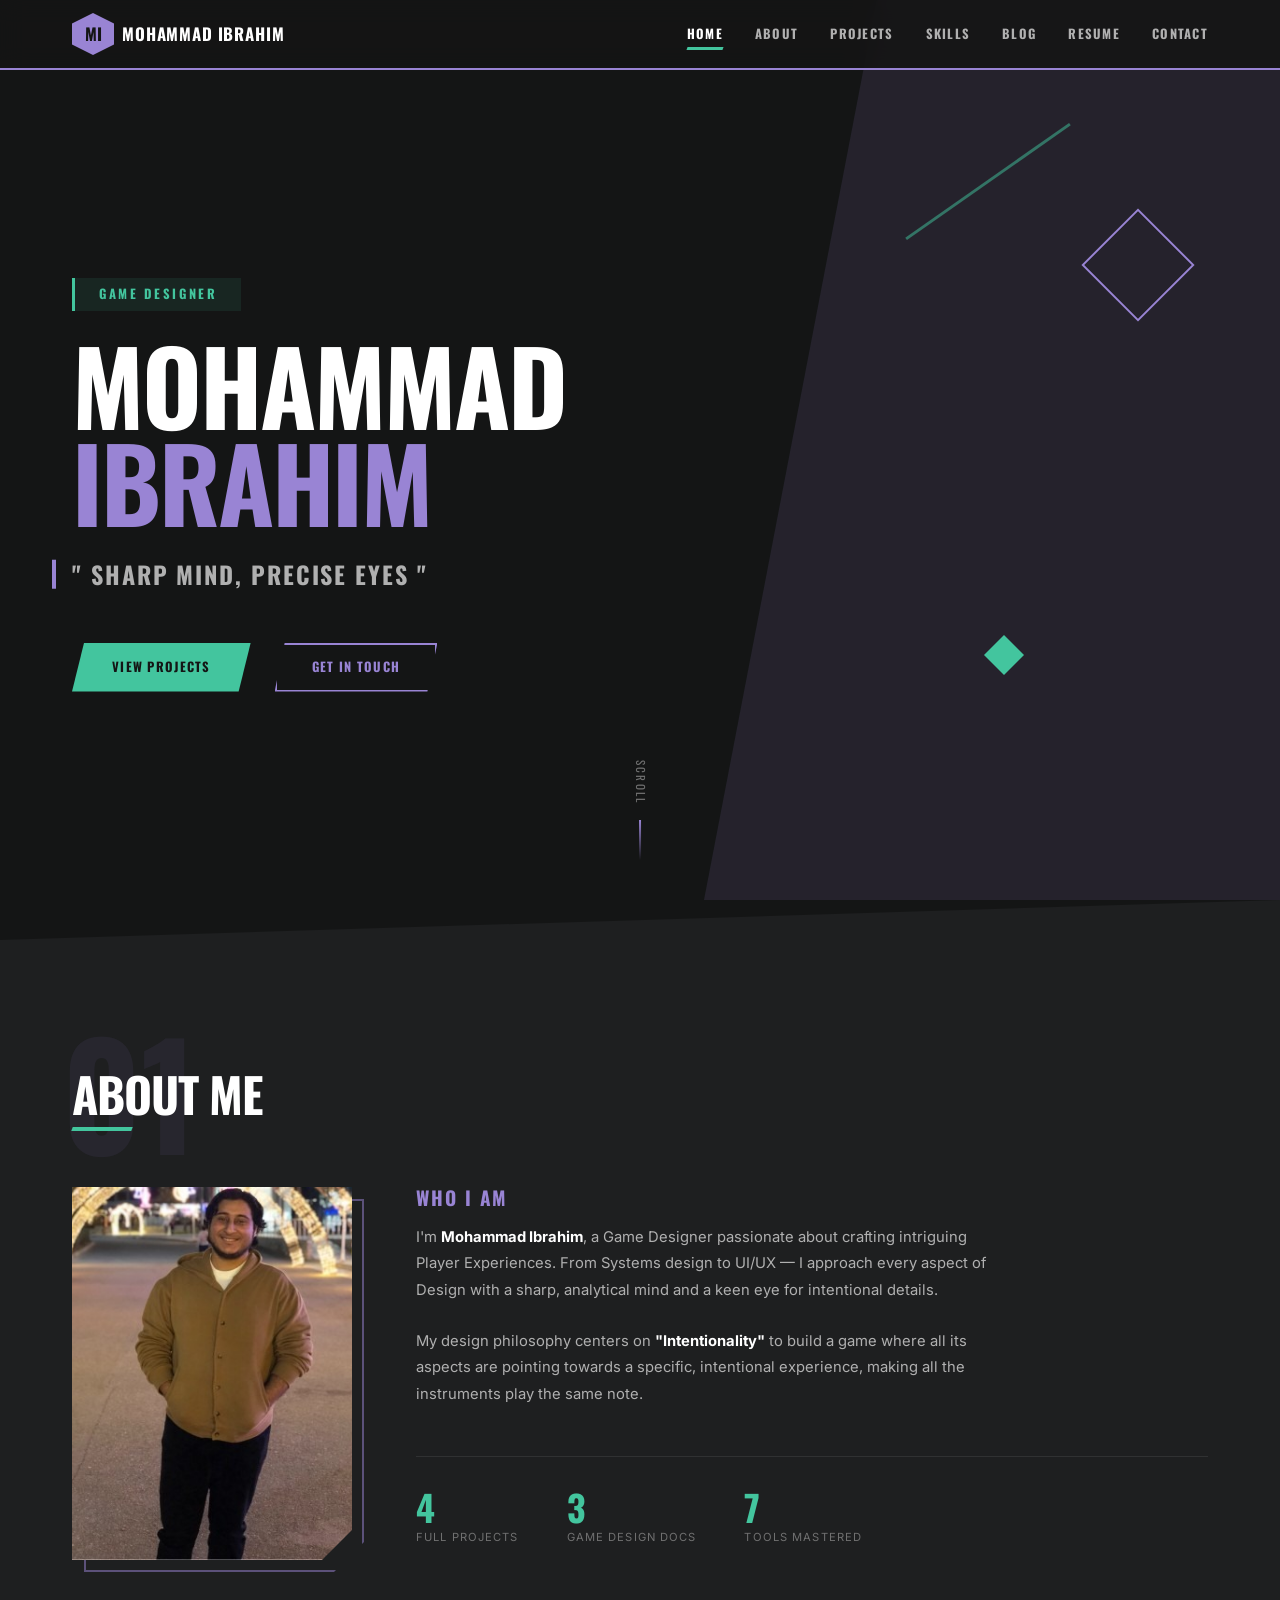
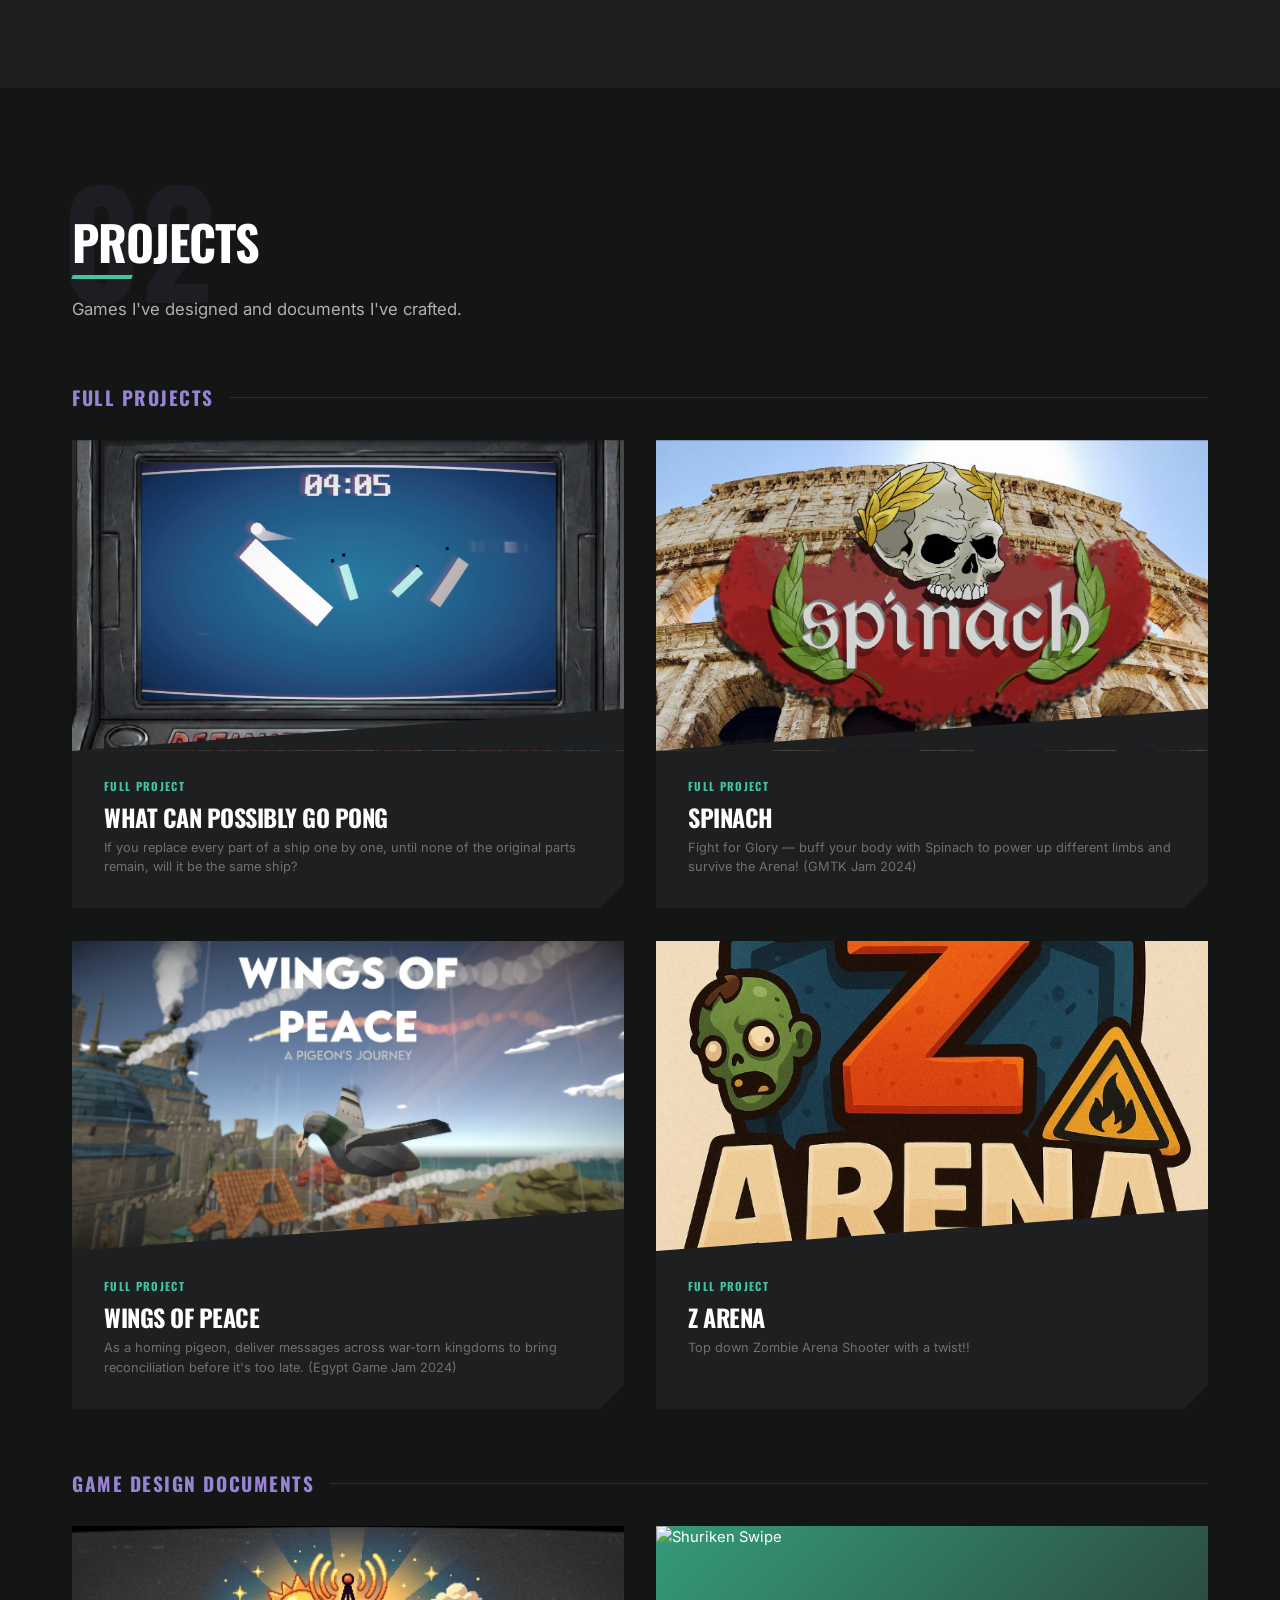
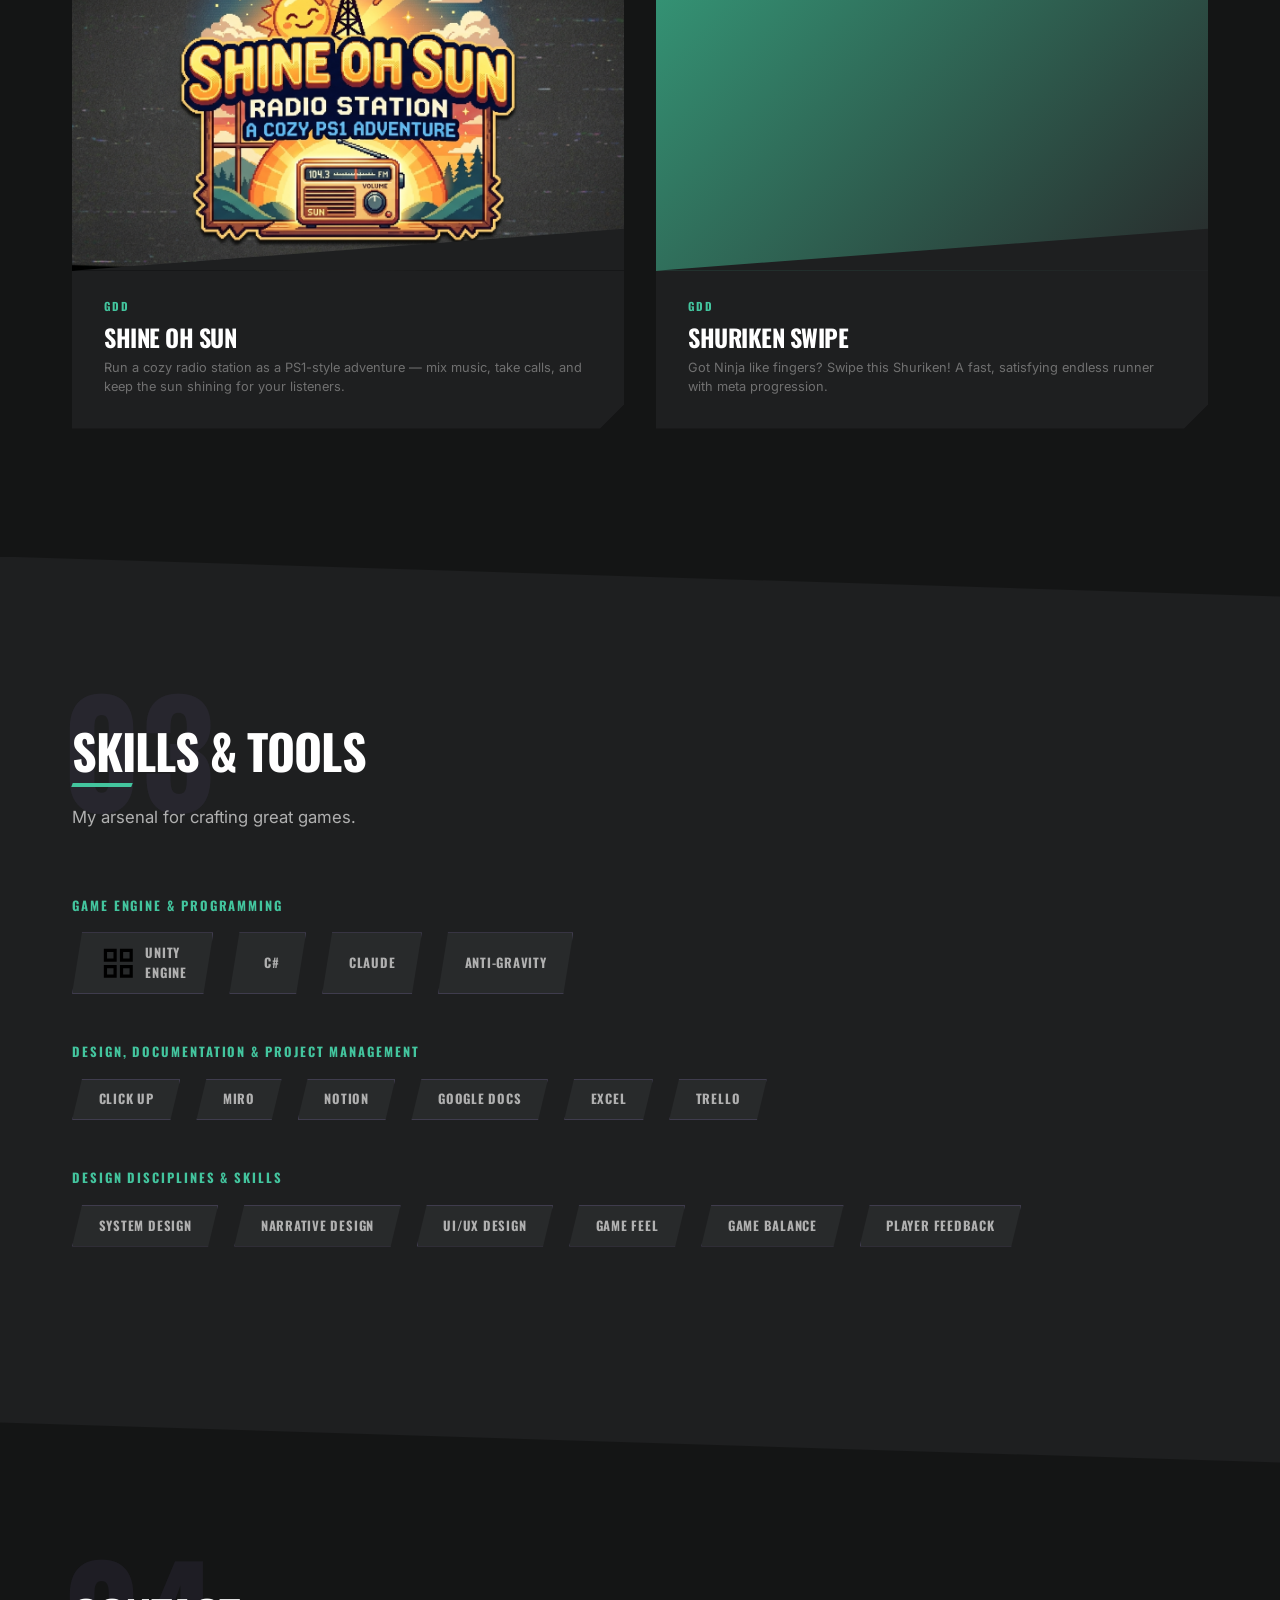
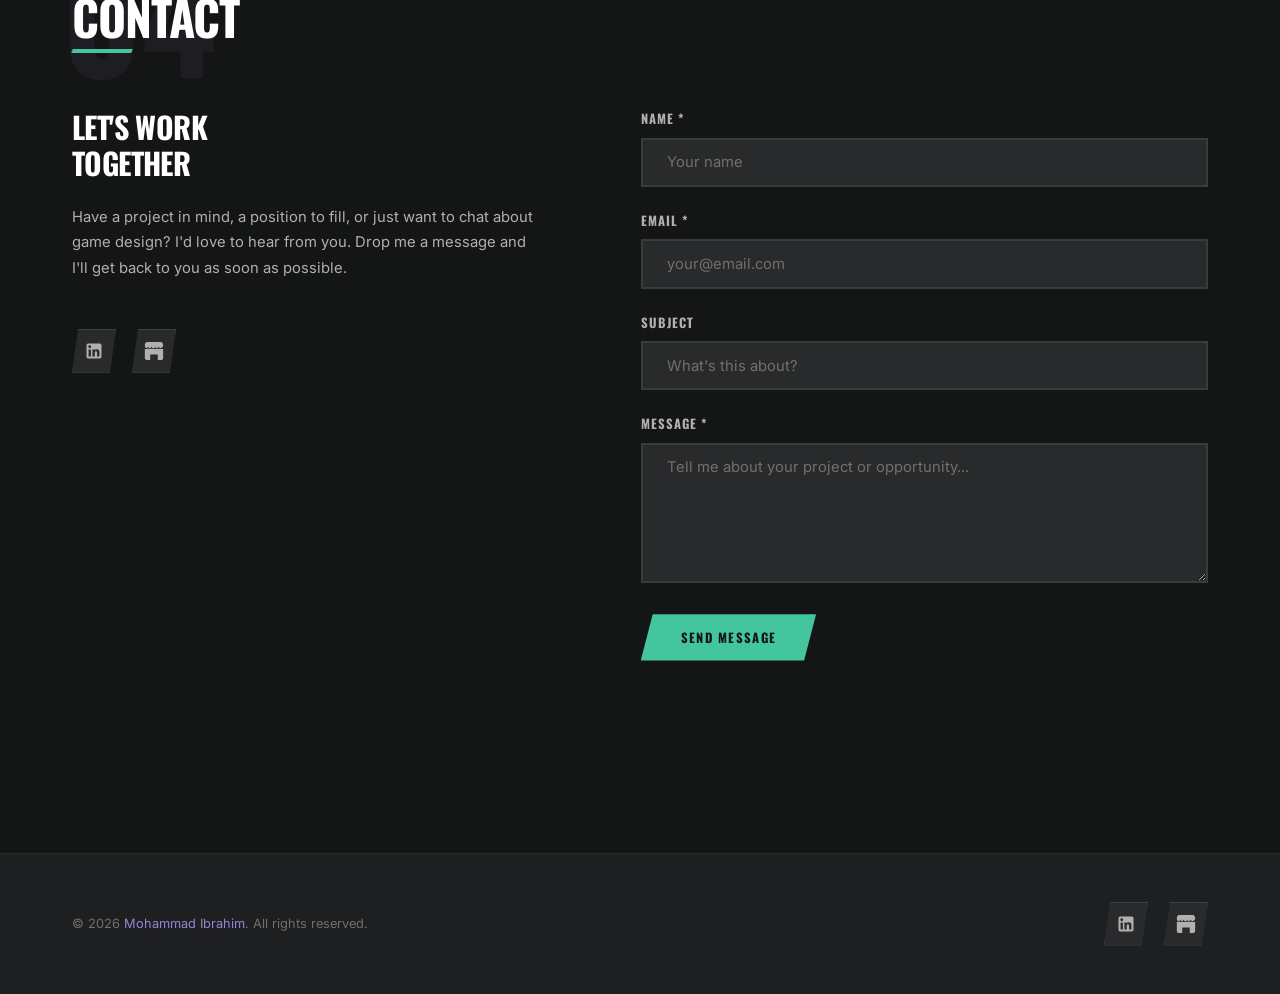
==== commit a581cafe: "Added Shine Oh Sun again" ====
--- a/index.html
+++ b/index.html
@@ -130,7 +130,7 @@
                 <div class="about__stat-label">Full Projects</div>
               </div>
               <div class="about__stat">
-                <div class="about__stat-number">2</div>
+                <div class="about__stat-number">3</div>
                 <div class="about__stat-label">Game Design Docs</div>
               </div>
               <div class="about__stat">
@@ -222,7 +222,7 @@
             <div class="project-card__content">
               <span class="project-card__tag">GDD</span>
               <h4 class="project-card__title">Shuriken Swipe</h4>
-              <p class="project-card__desc">Got Ninja like fingers? Swipe this Shuriken!</p>
+              <p class="project-card__desc">Got Ninja like fingers? Swipe this Shuriken! A fast, satisfying endless runner with meta progression.</p>
             </div>
           </a>
         </div>
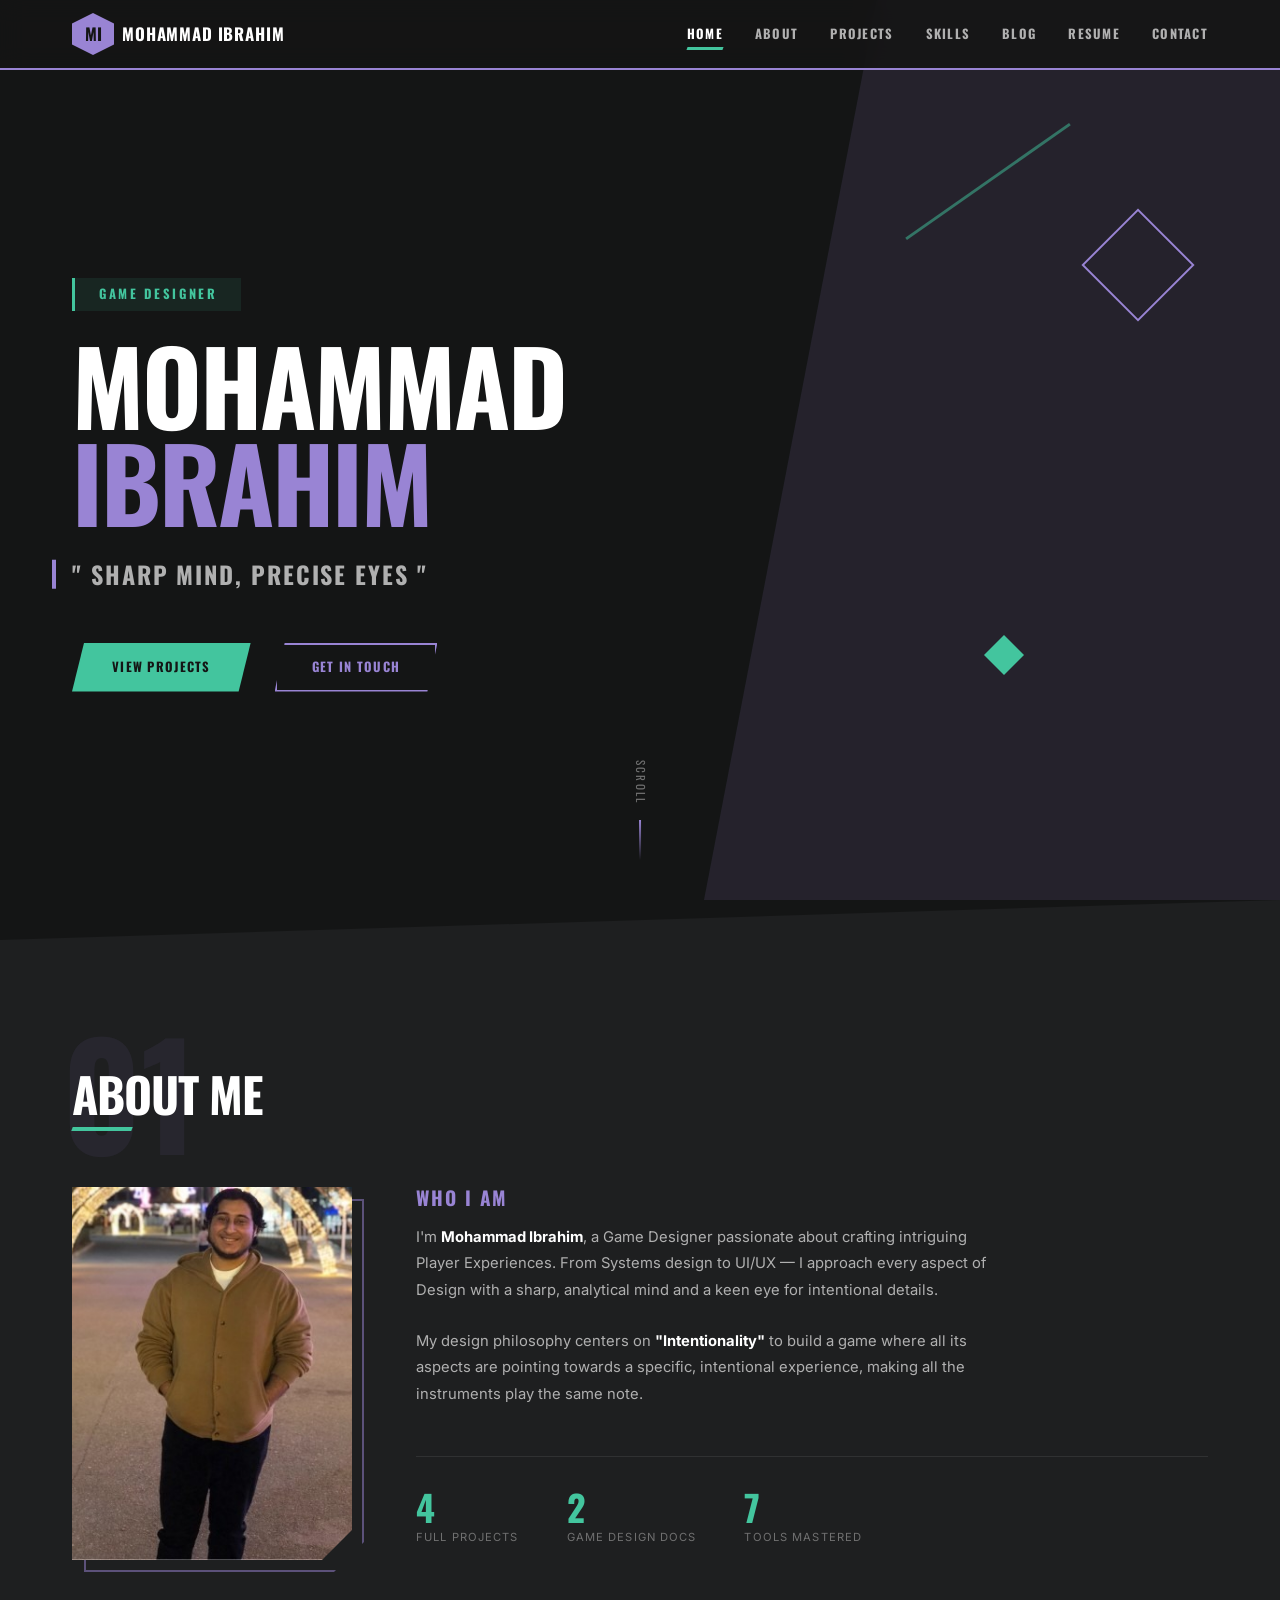
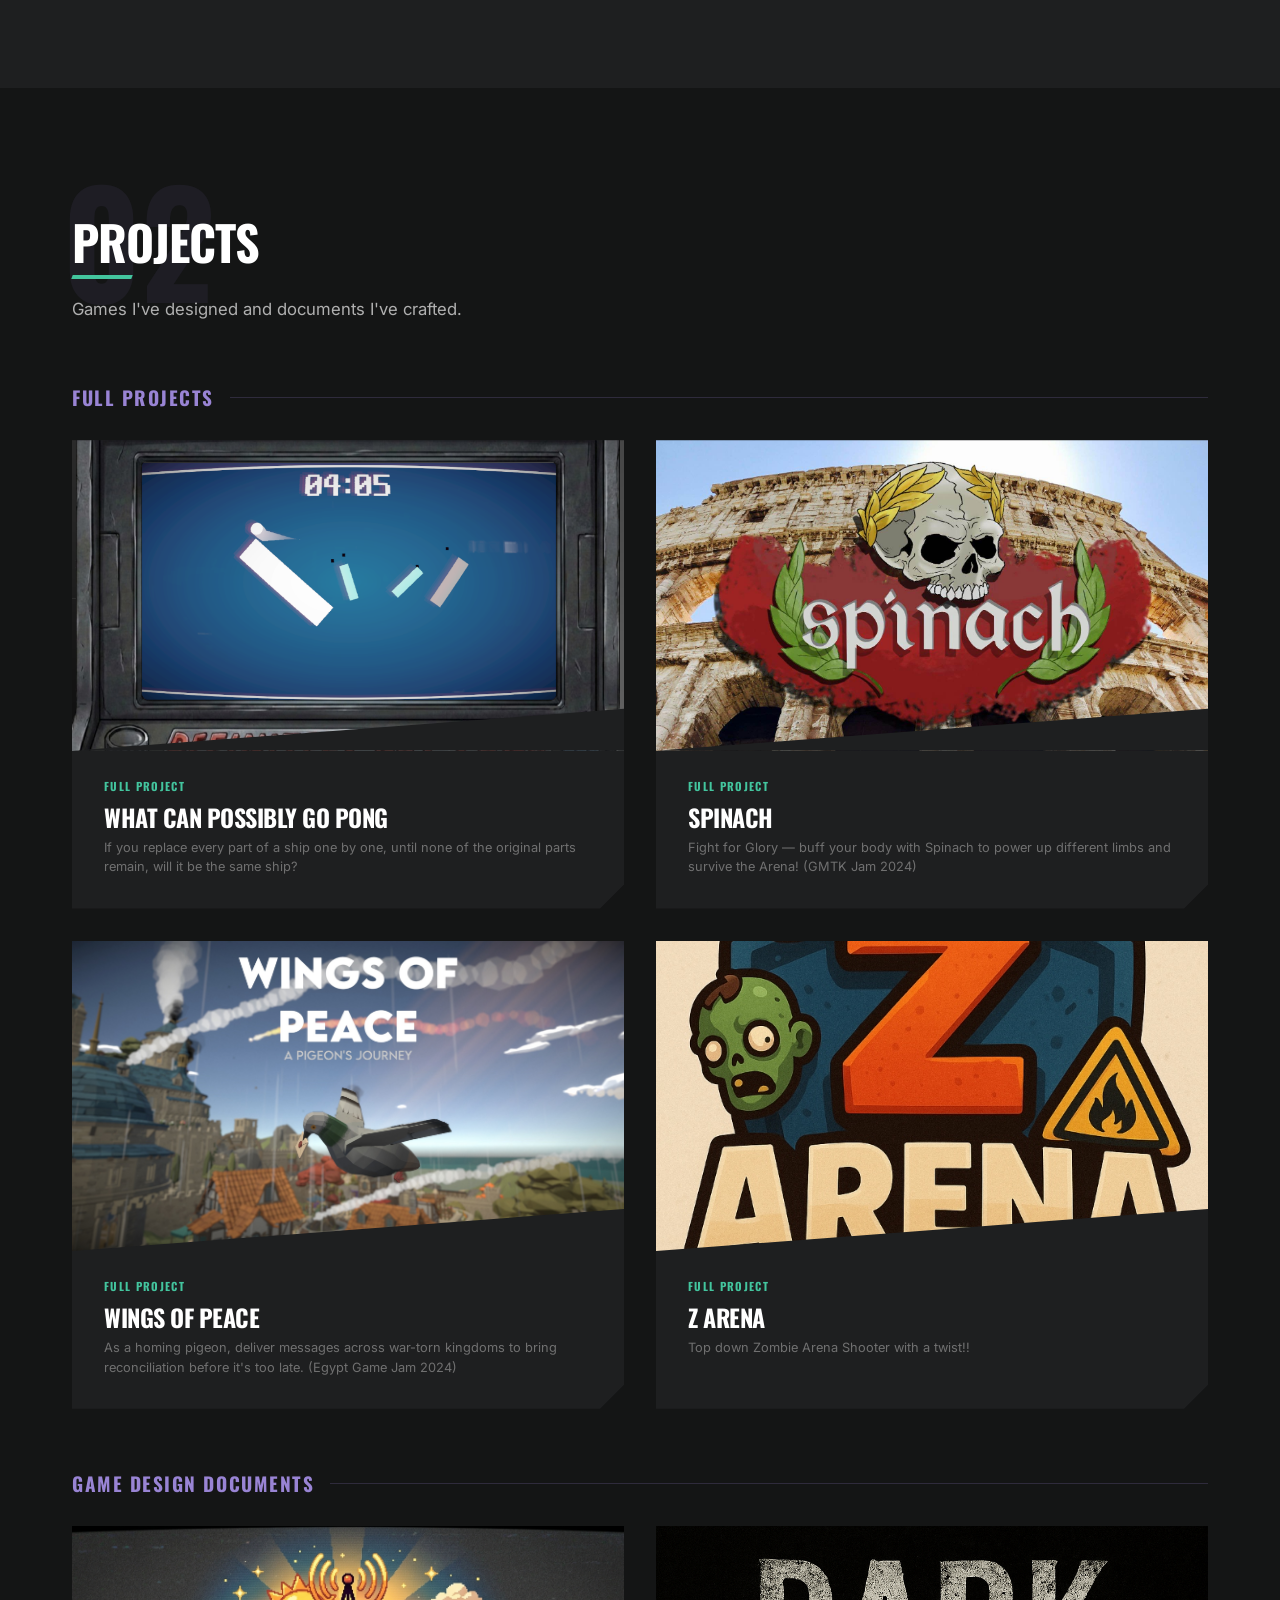
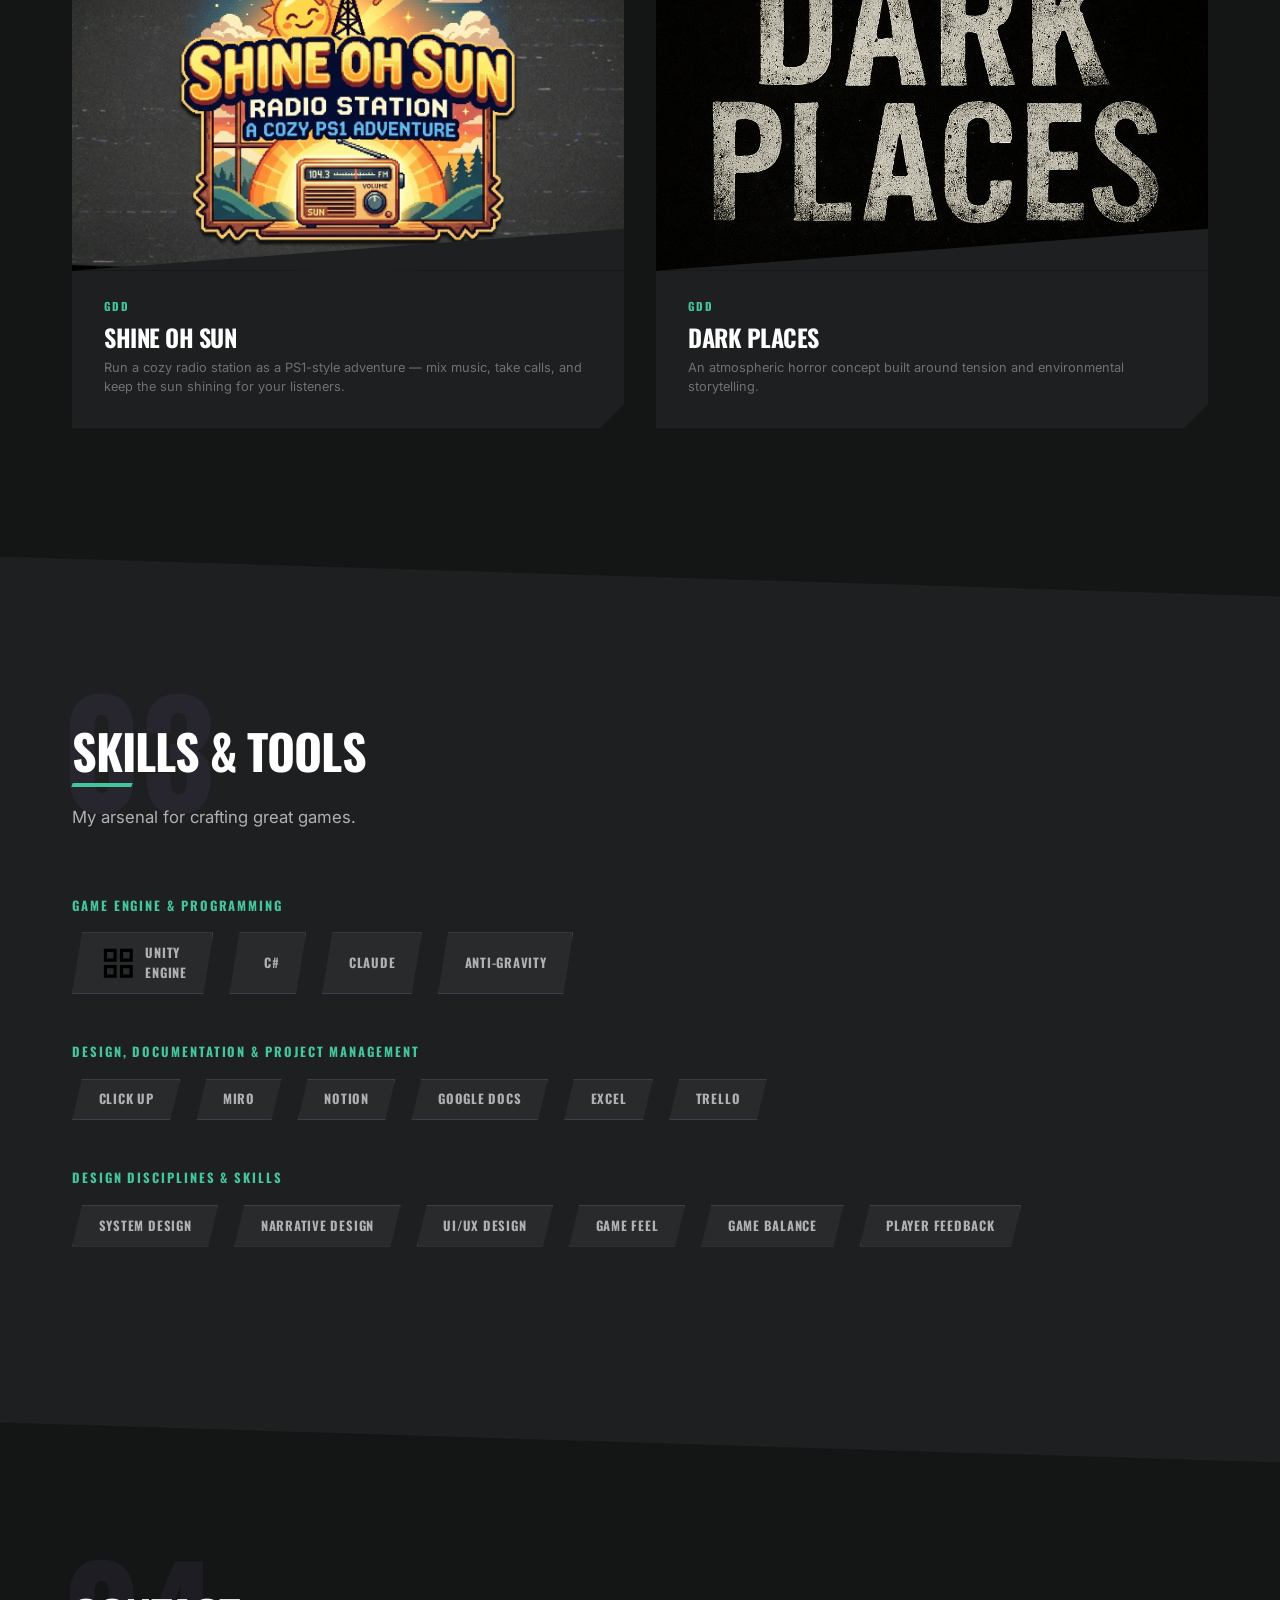
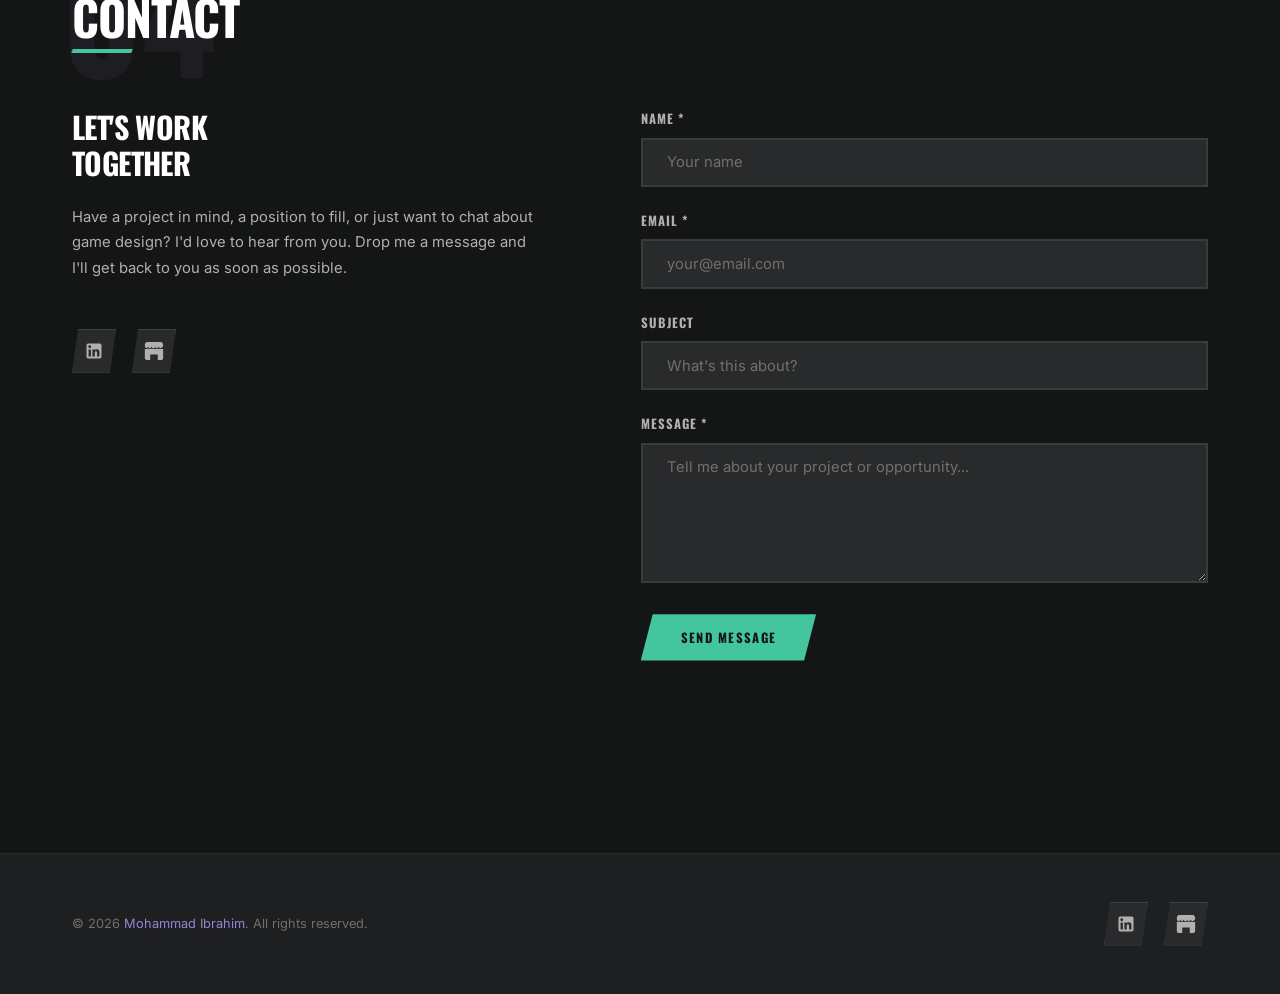
==== commit 2129a0fd: "backtracking" ====
--- a/index.html
+++ b/index.html
@@ -130,7 +130,7 @@
                 <div class="about__stat-label">Full Projects</div>
               </div>
               <div class="about__stat">
-                <div class="about__stat-number">3</div>
+                <div class="about__stat-number">2</div>
                 <div class="about__stat-label">Game Design Docs</div>
               </div>
               <div class="about__stat">
@@ -215,14 +215,14 @@
             </div>
           </a>
 
-          <a href="projects/shuriken-swipe.html" class="project-card project-card--gdd animate-on-scroll scale-in delay-3" id="gdd-shuriken-swipe">
-            <div class="project-card__image">
-              <img src="assets/images/projects/shuriken-swipe-cover.png" alt="Shuriken Swipe" style="width: 100%; height: 100%; object-fit: cover; object-position: center;">
+          <a href="projects/dark-places.html" class="project-card project-card--gdd animate-on-scroll scale-in delay-3" id="gdd-dark-places">
+            <div class="project-card__image">
+              <img src="assets/images/projects/dark-places-cover.jpg" alt="Dark Places" style="width: 100%; height: 100%; object-fit: cover; object-position: center;">
             </div>
             <div class="project-card__content">
               <span class="project-card__tag">GDD</span>
-              <h4 class="project-card__title">Shuriken Swipe</h4>
-              <p class="project-card__desc">Got Ninja like fingers? Swipe this Shuriken! A fast, satisfying endless runner with meta progression.</p>
+              <h4 class="project-card__title">Dark Places</h4>
+              <p class="project-card__desc">An atmospheric horror concept built around tension and environmental storytelling.</p>
             </div>
           </a>
         </div>
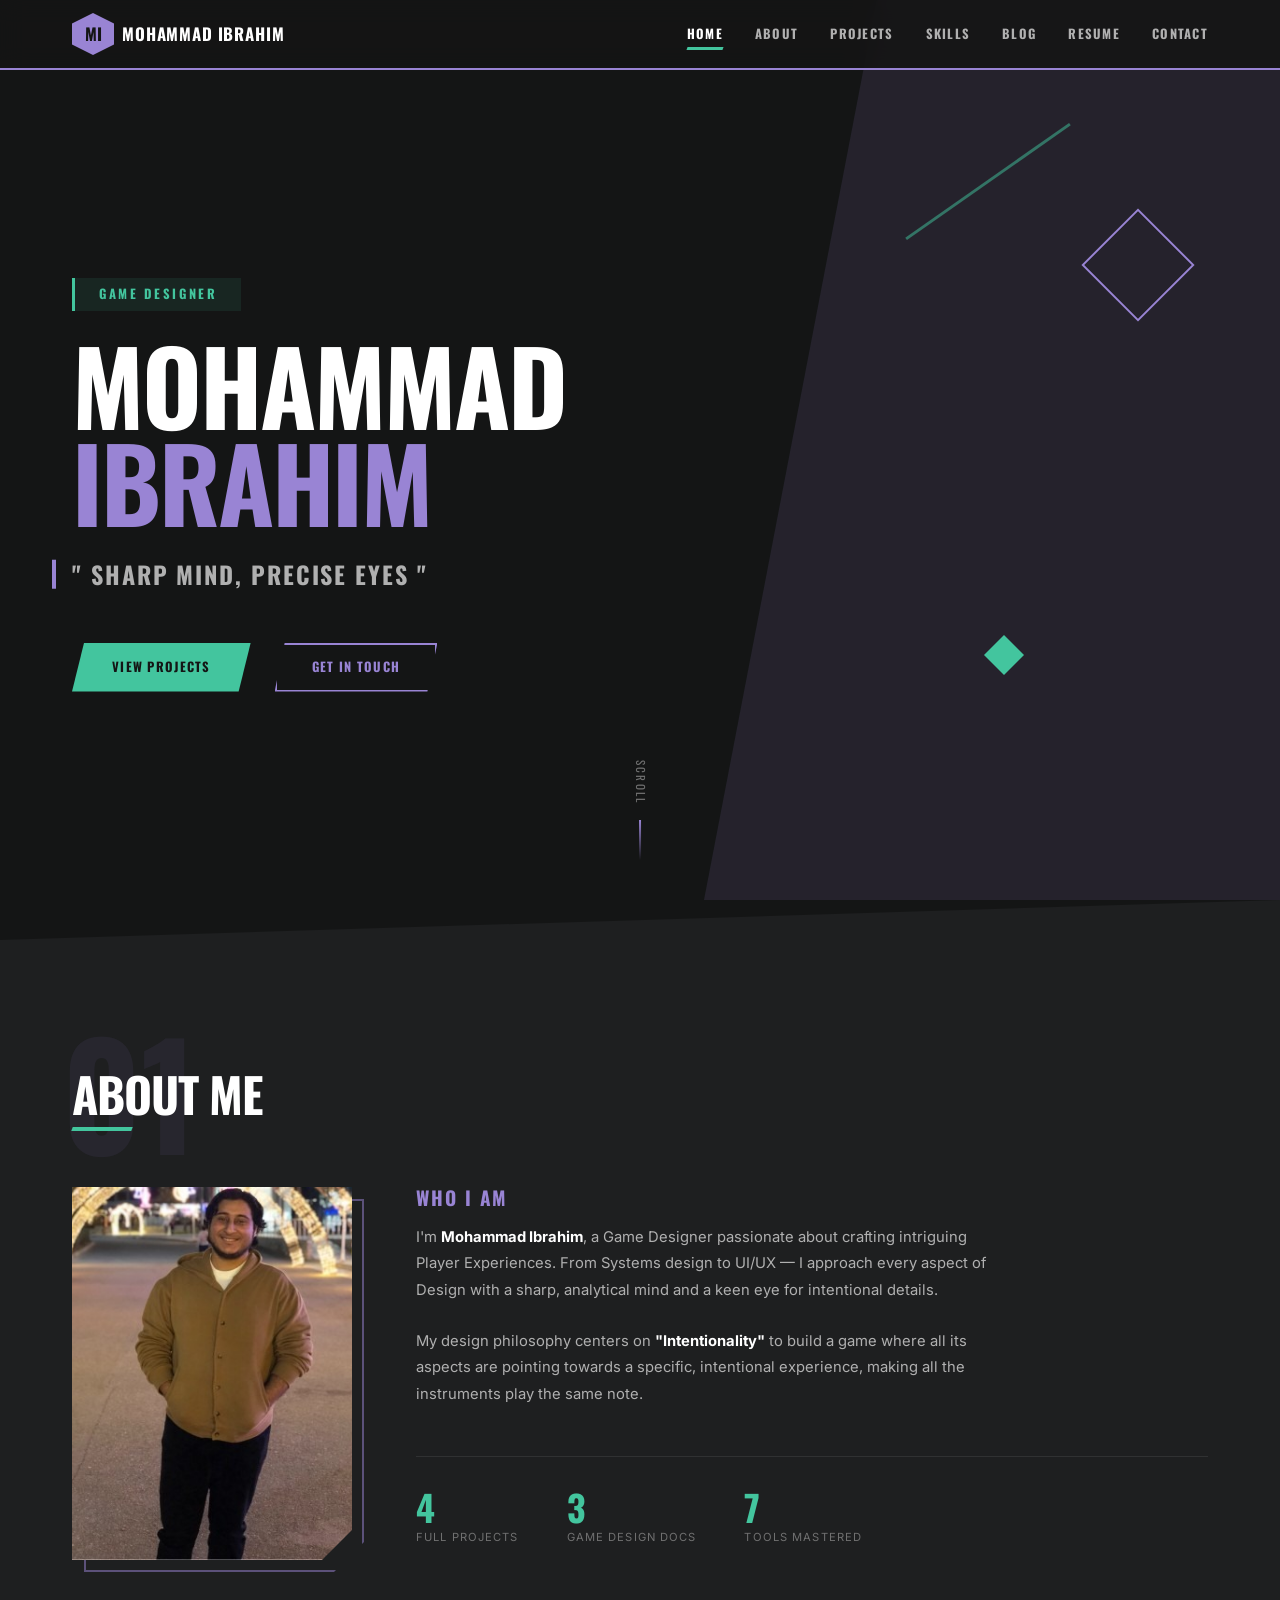
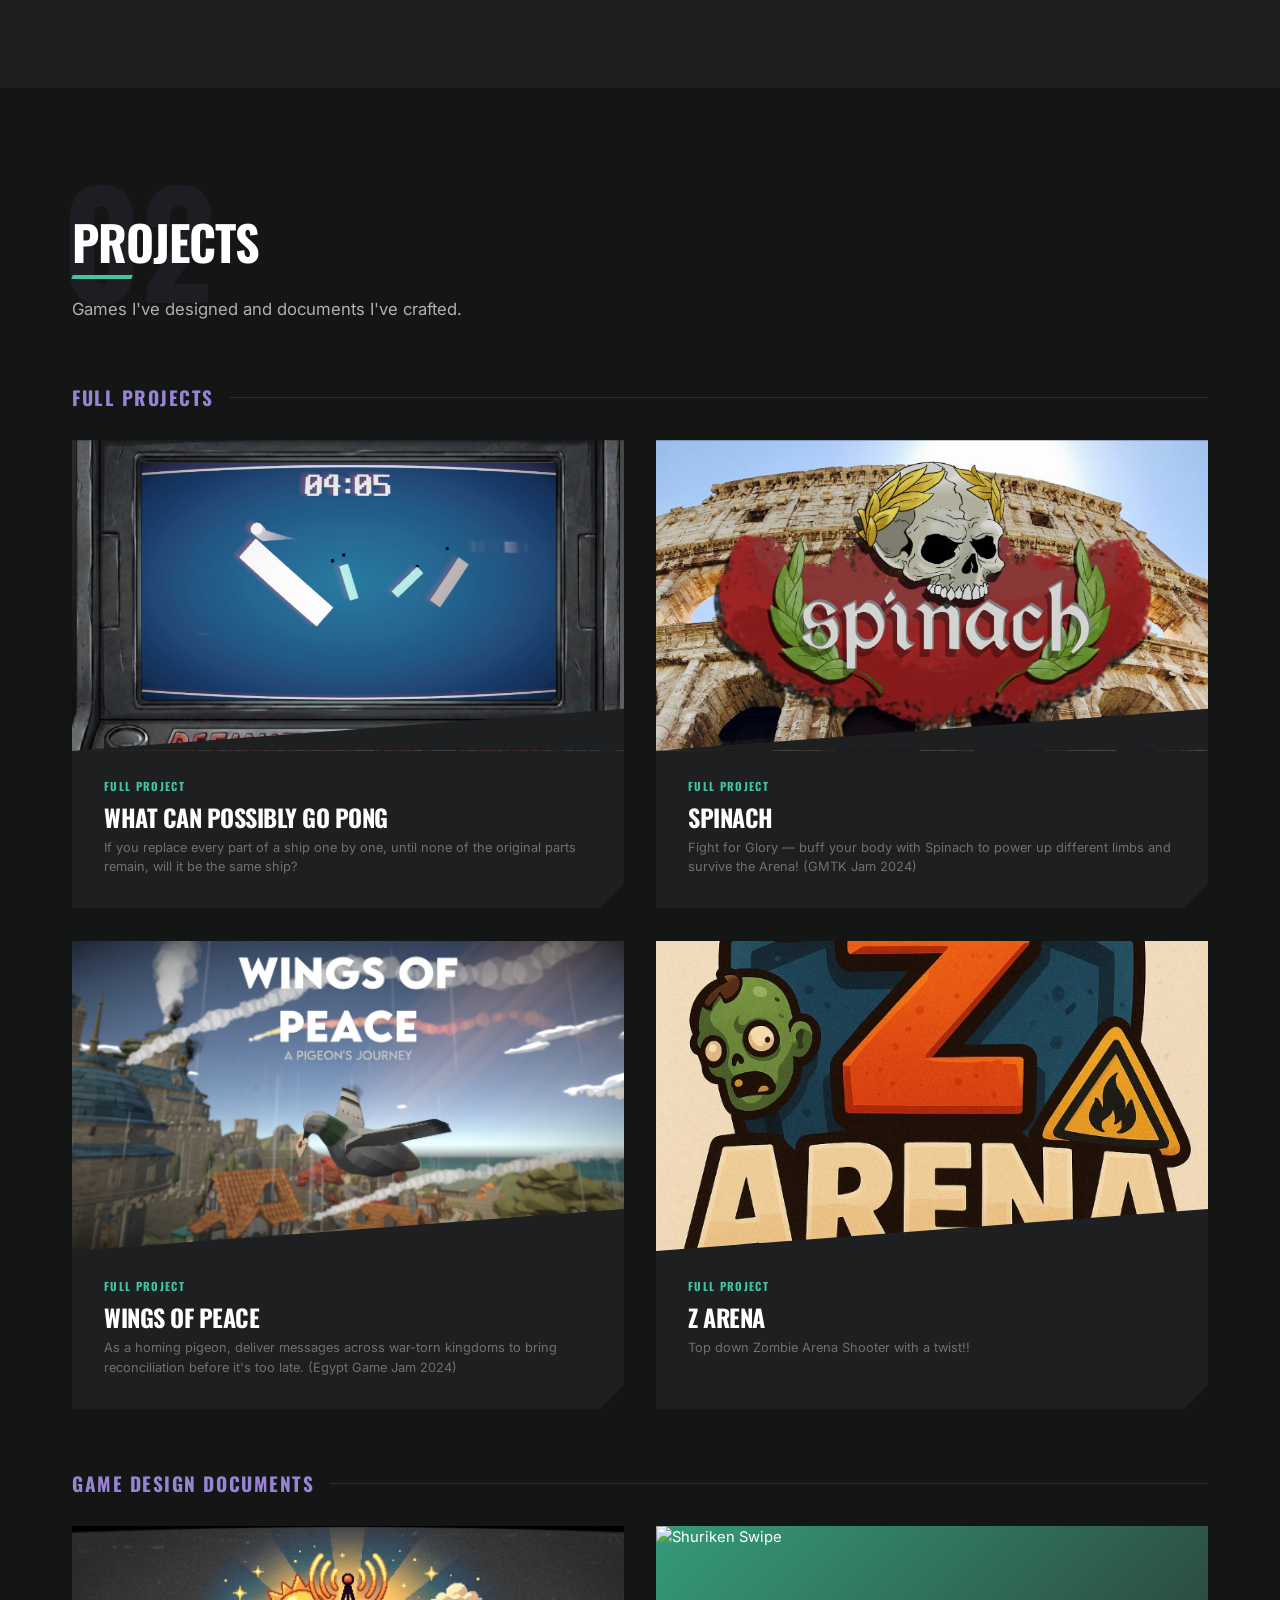
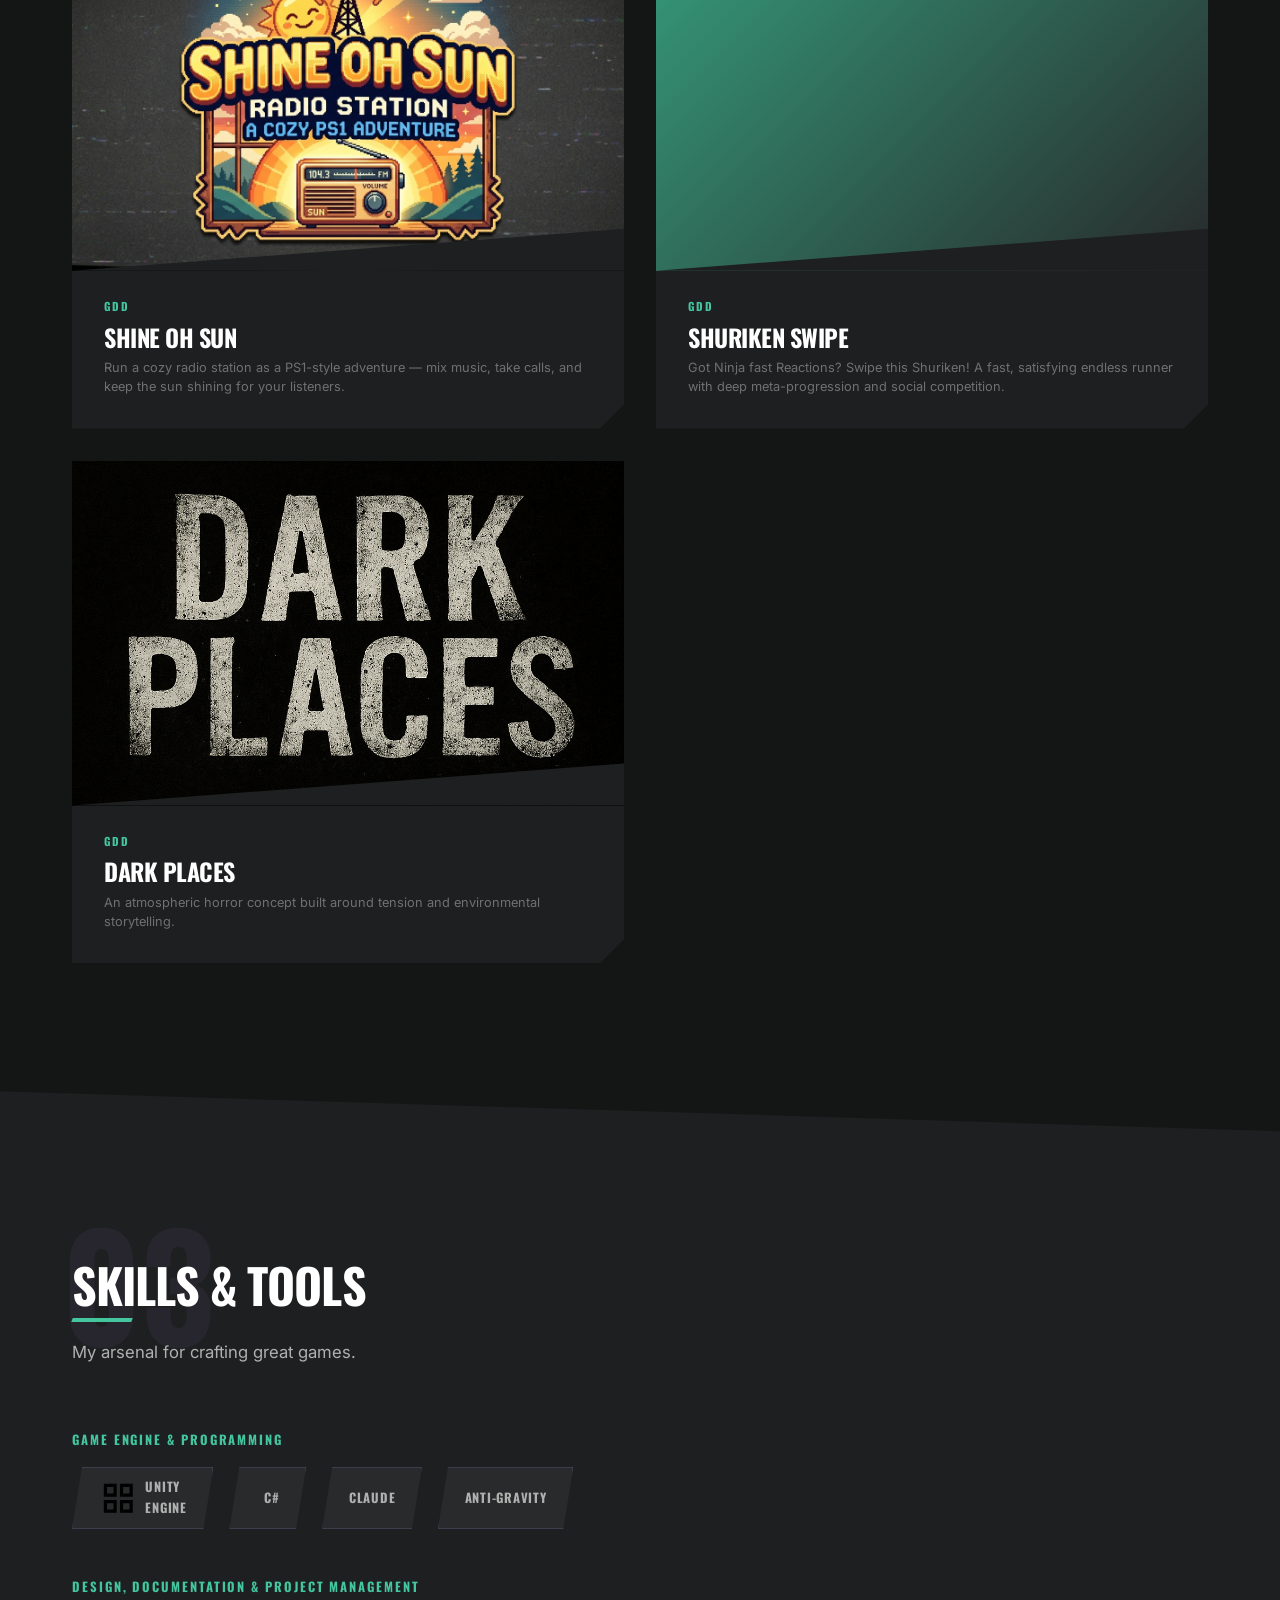
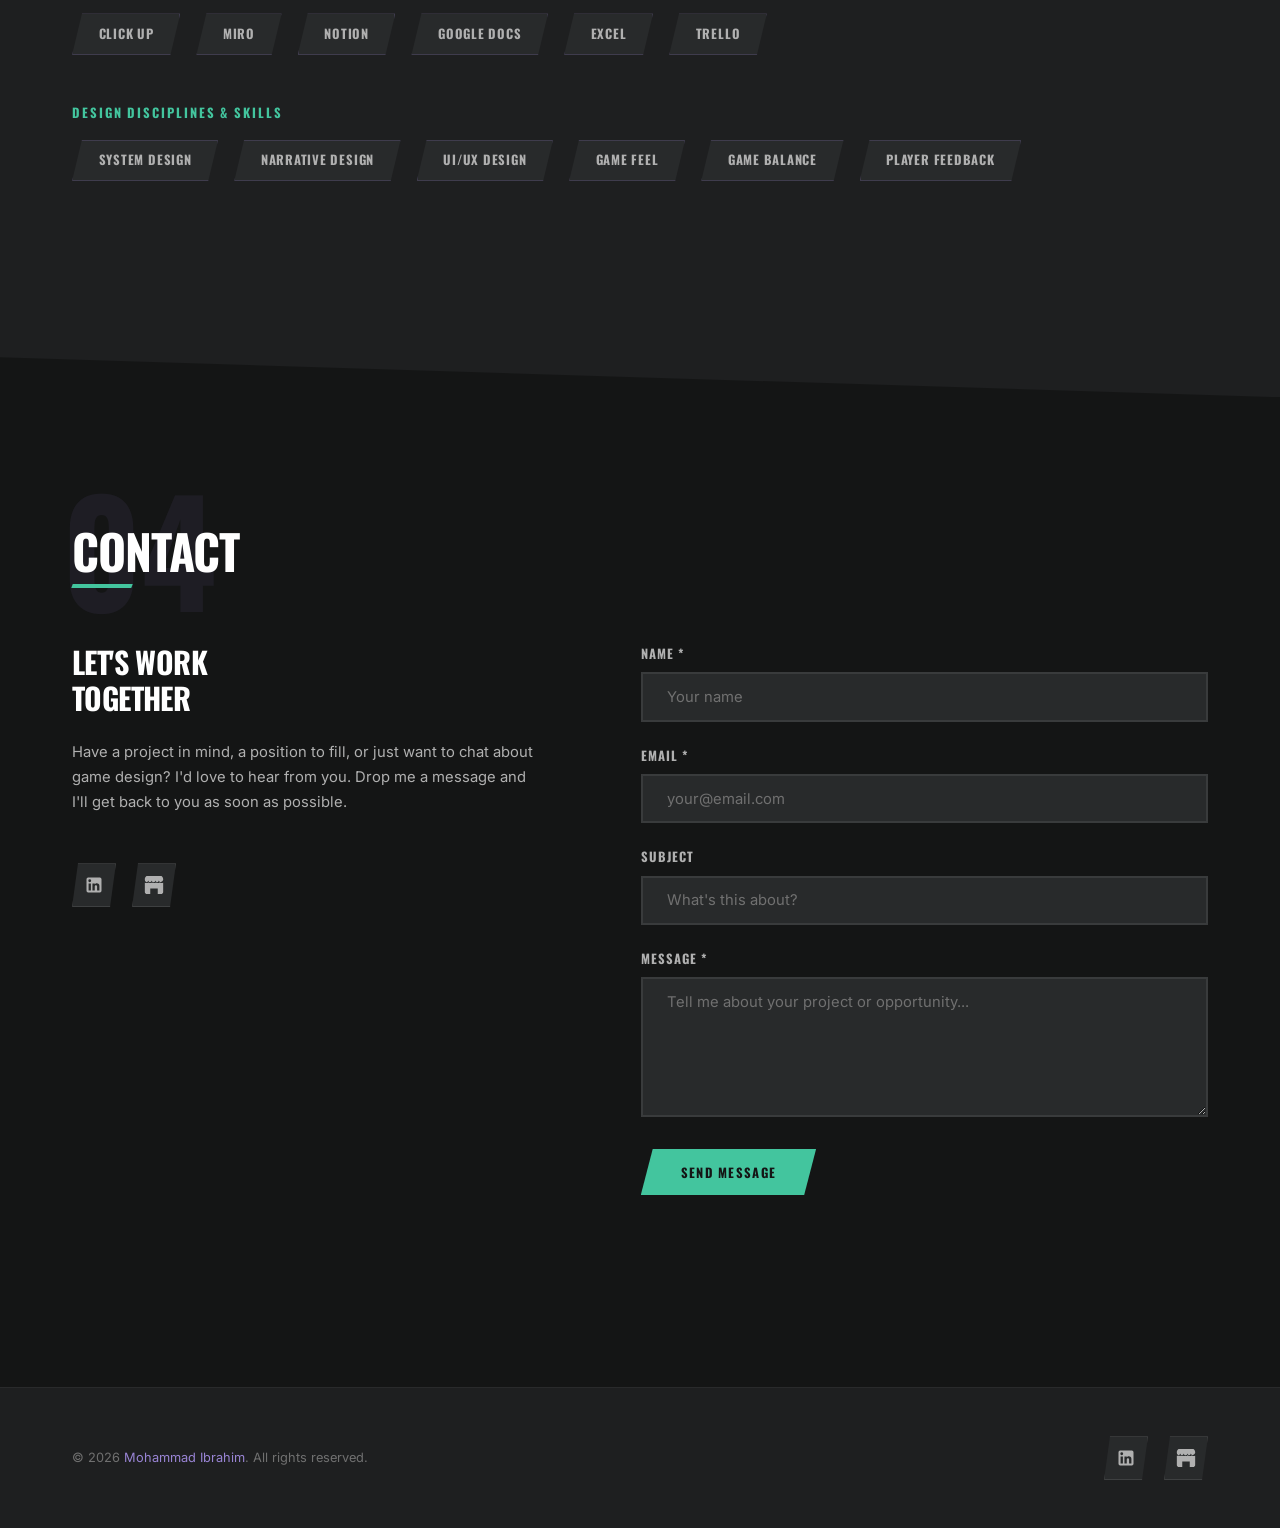
==== commit 13c0c9e8: "Adding Shuriken Swipe" ====
--- a/index.html
+++ b/index.html
@@ -130,7 +130,7 @@
                 <div class="about__stat-label">Full Projects</div>
               </div>
               <div class="about__stat">
-                <div class="about__stat-number">2</div>
+                <div class="about__stat-number">3</div>
                 <div class="about__stat-label">Game Design Docs</div>
               </div>
               <div class="about__stat">
@@ -215,7 +215,18 @@
             </div>
           </a>
 
-          <a href="projects/dark-places.html" class="project-card project-card--gdd animate-on-scroll scale-in delay-3" id="gdd-dark-places">
+          <a href="projects/shuriken-swipe.html" class="project-card project-card--gdd animate-on-scroll scale-in delay-3" id="gdd-shuriken-swipe">
+            <div class="project-card__image">
+              <img src="assets/images/projects/shuriken-swipe-cover.png" alt="Shuriken Swipe" style="width: 100%; height: 100%; object-fit: cover; object-position: center;">
+            </div>
+            <div class="project-card__content">
+              <span class="project-card__tag">GDD</span>
+              <h4 class="project-card__title">Shuriken Swipe</h4>
+              <p class="project-card__desc">Got Ninja fast Reactions? Swipe this Shuriken! A fast, satisfying endless runner with deep meta-progression and social competition.</p>
+            </div>
+          </a>
+
+          <a href="projects/dark-places.html" class="project-card project-card--gdd animate-on-scroll scale-in delay-4" id="gdd-dark-places">
             <div class="project-card__image">
               <img src="assets/images/projects/dark-places-cover.jpg" alt="Dark Places" style="width: 100%; height: 100%; object-fit: cover; object-position: center;">
             </div>
